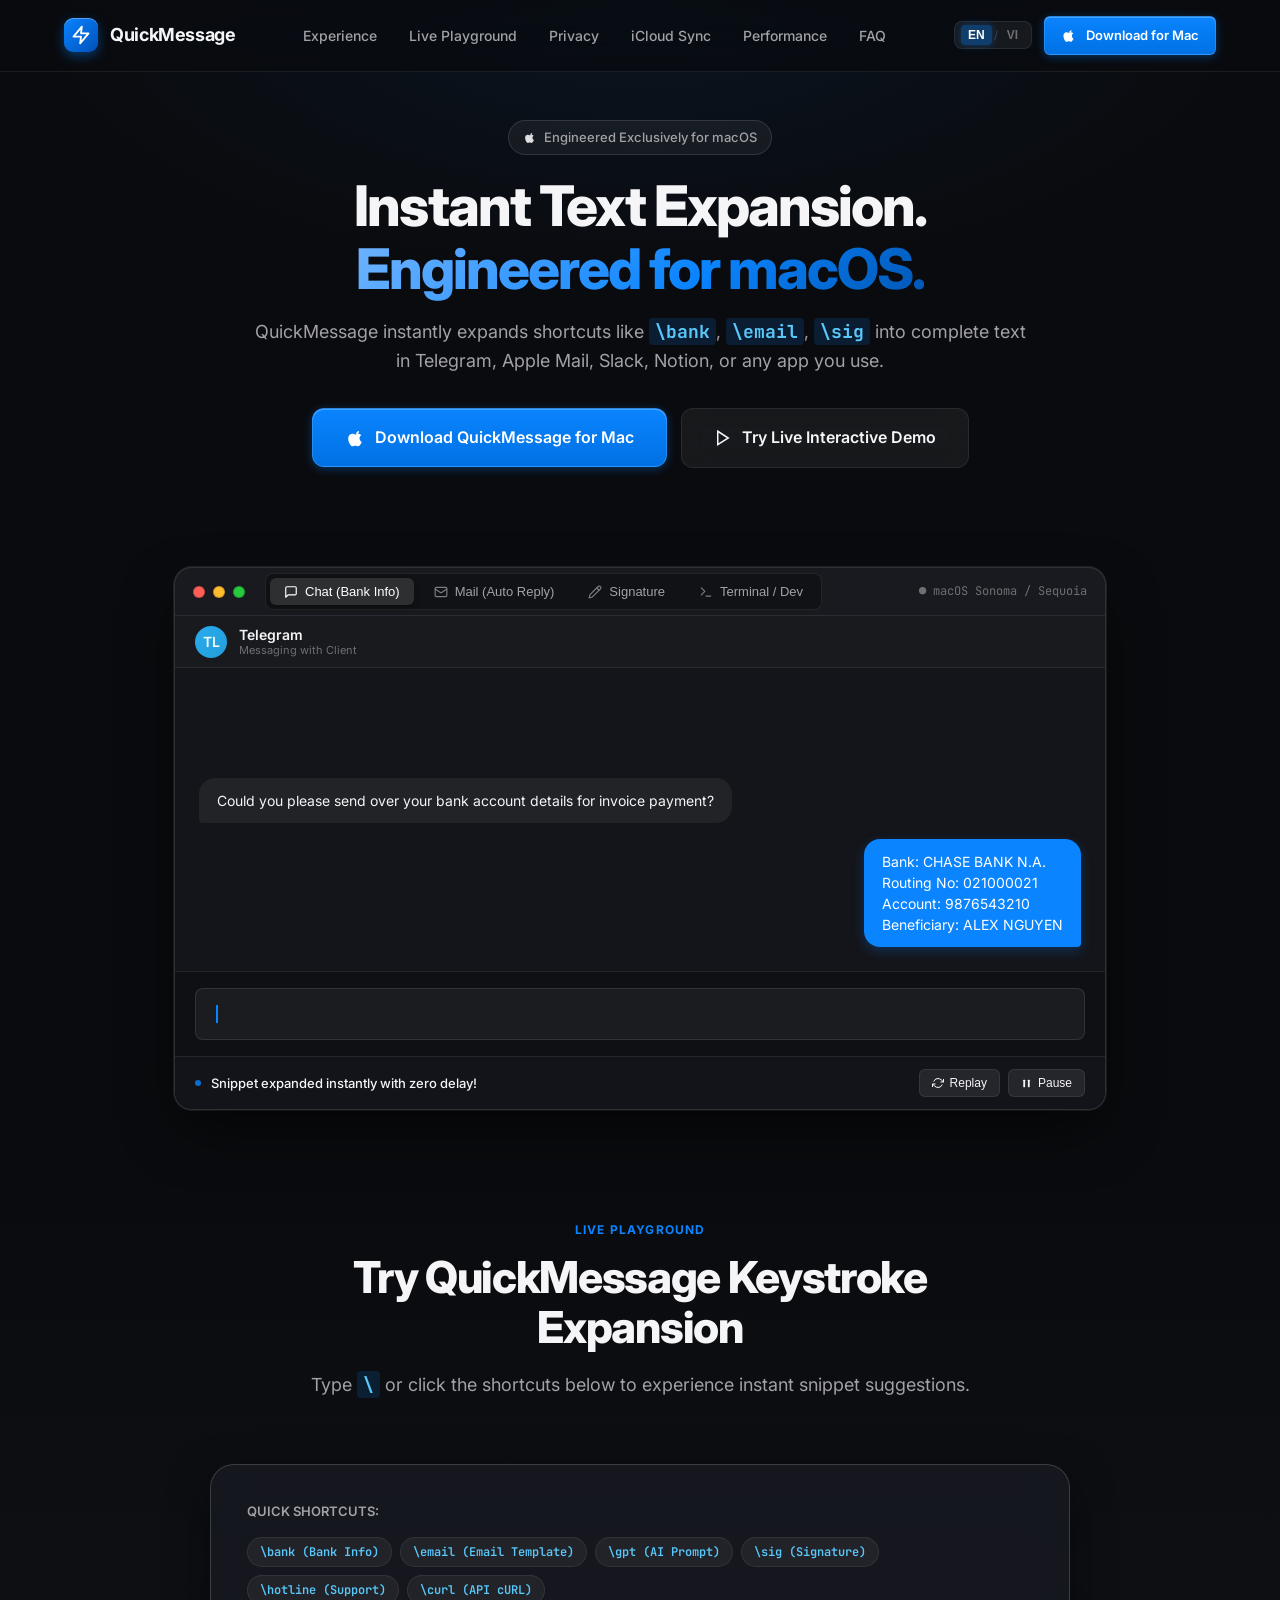
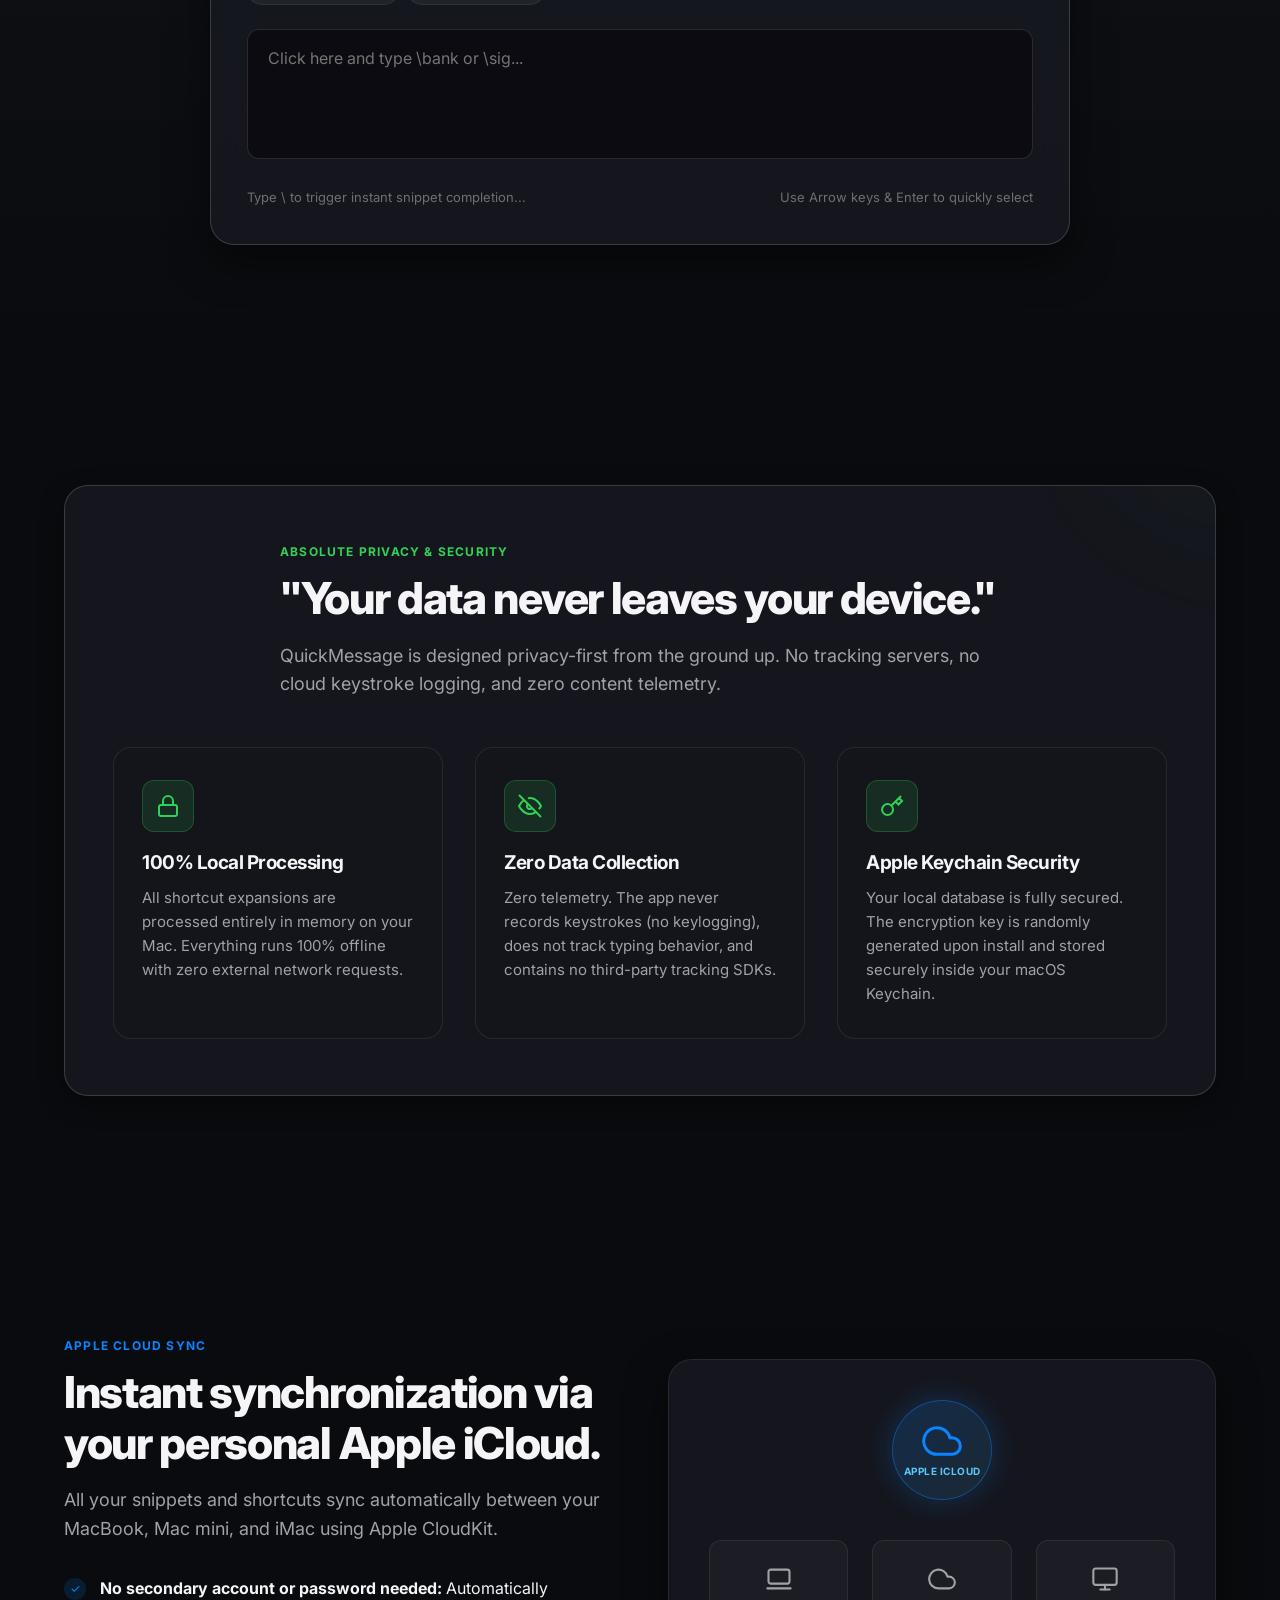
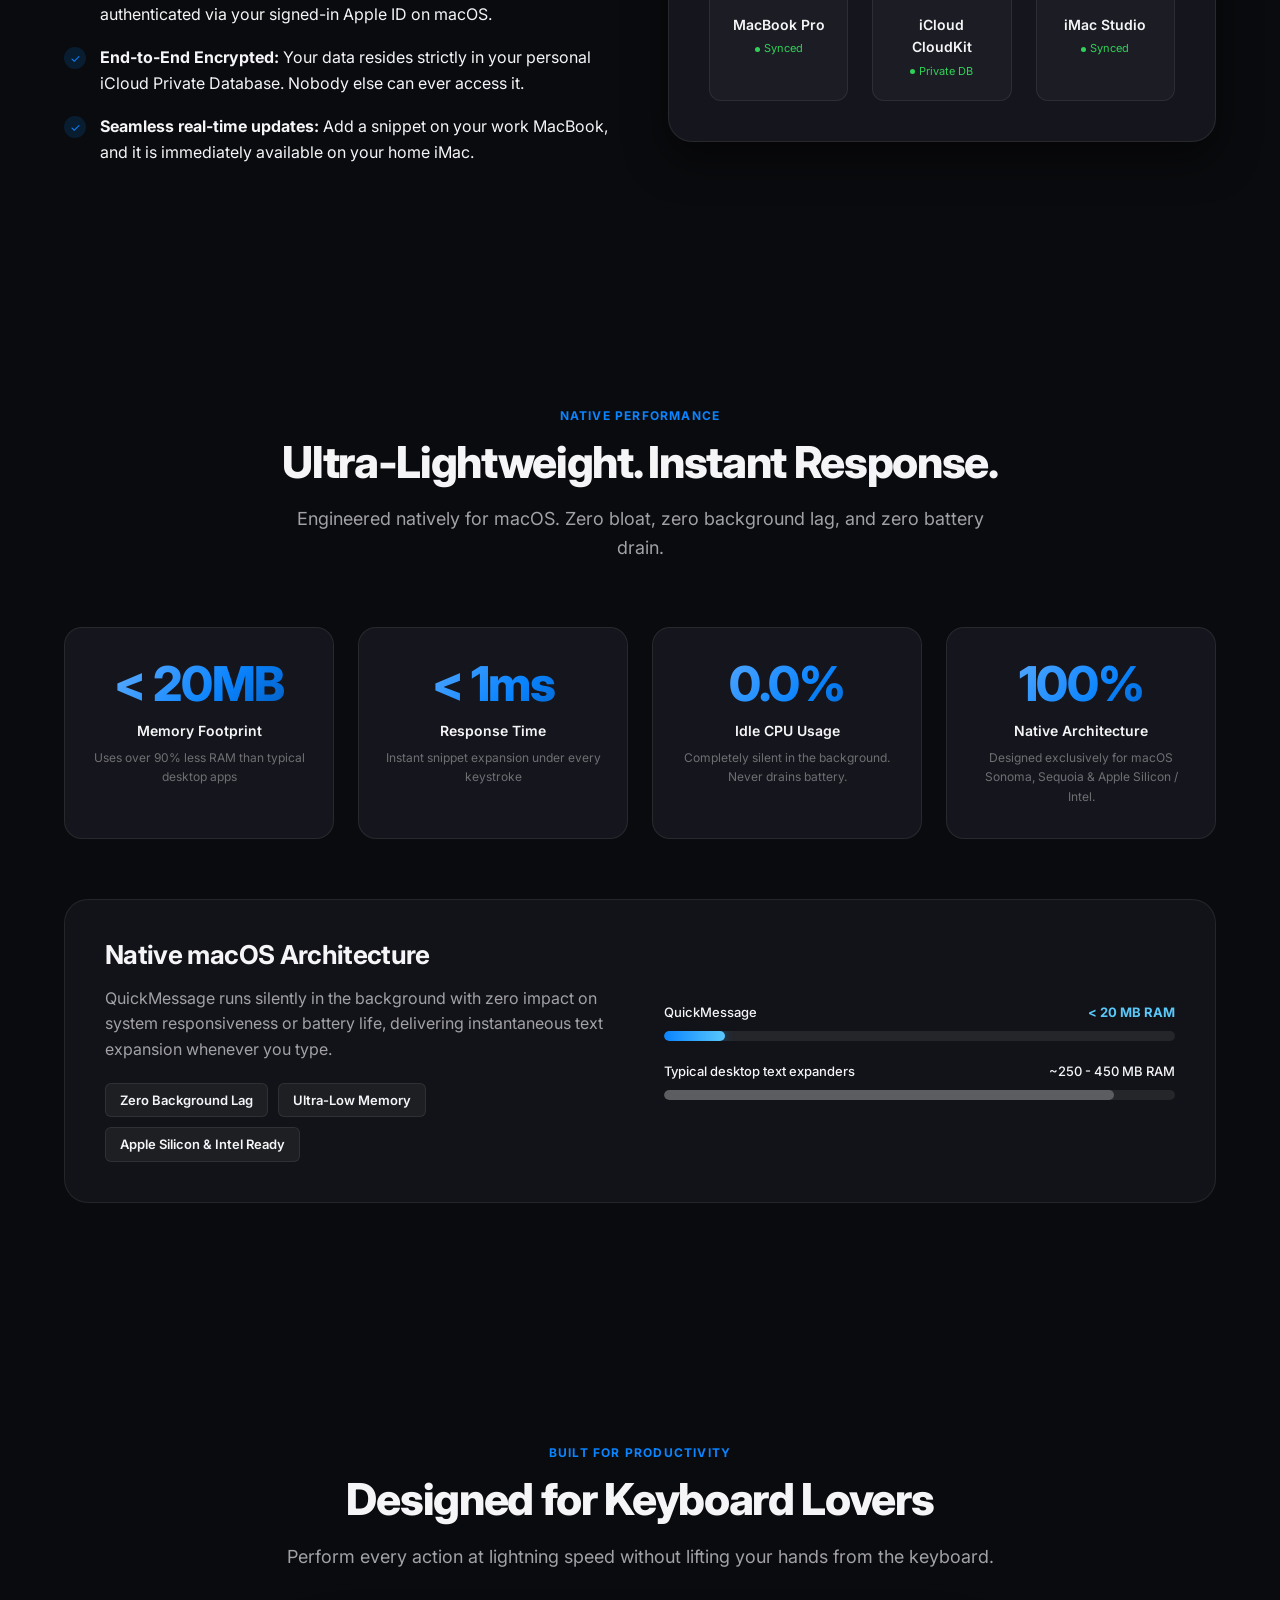
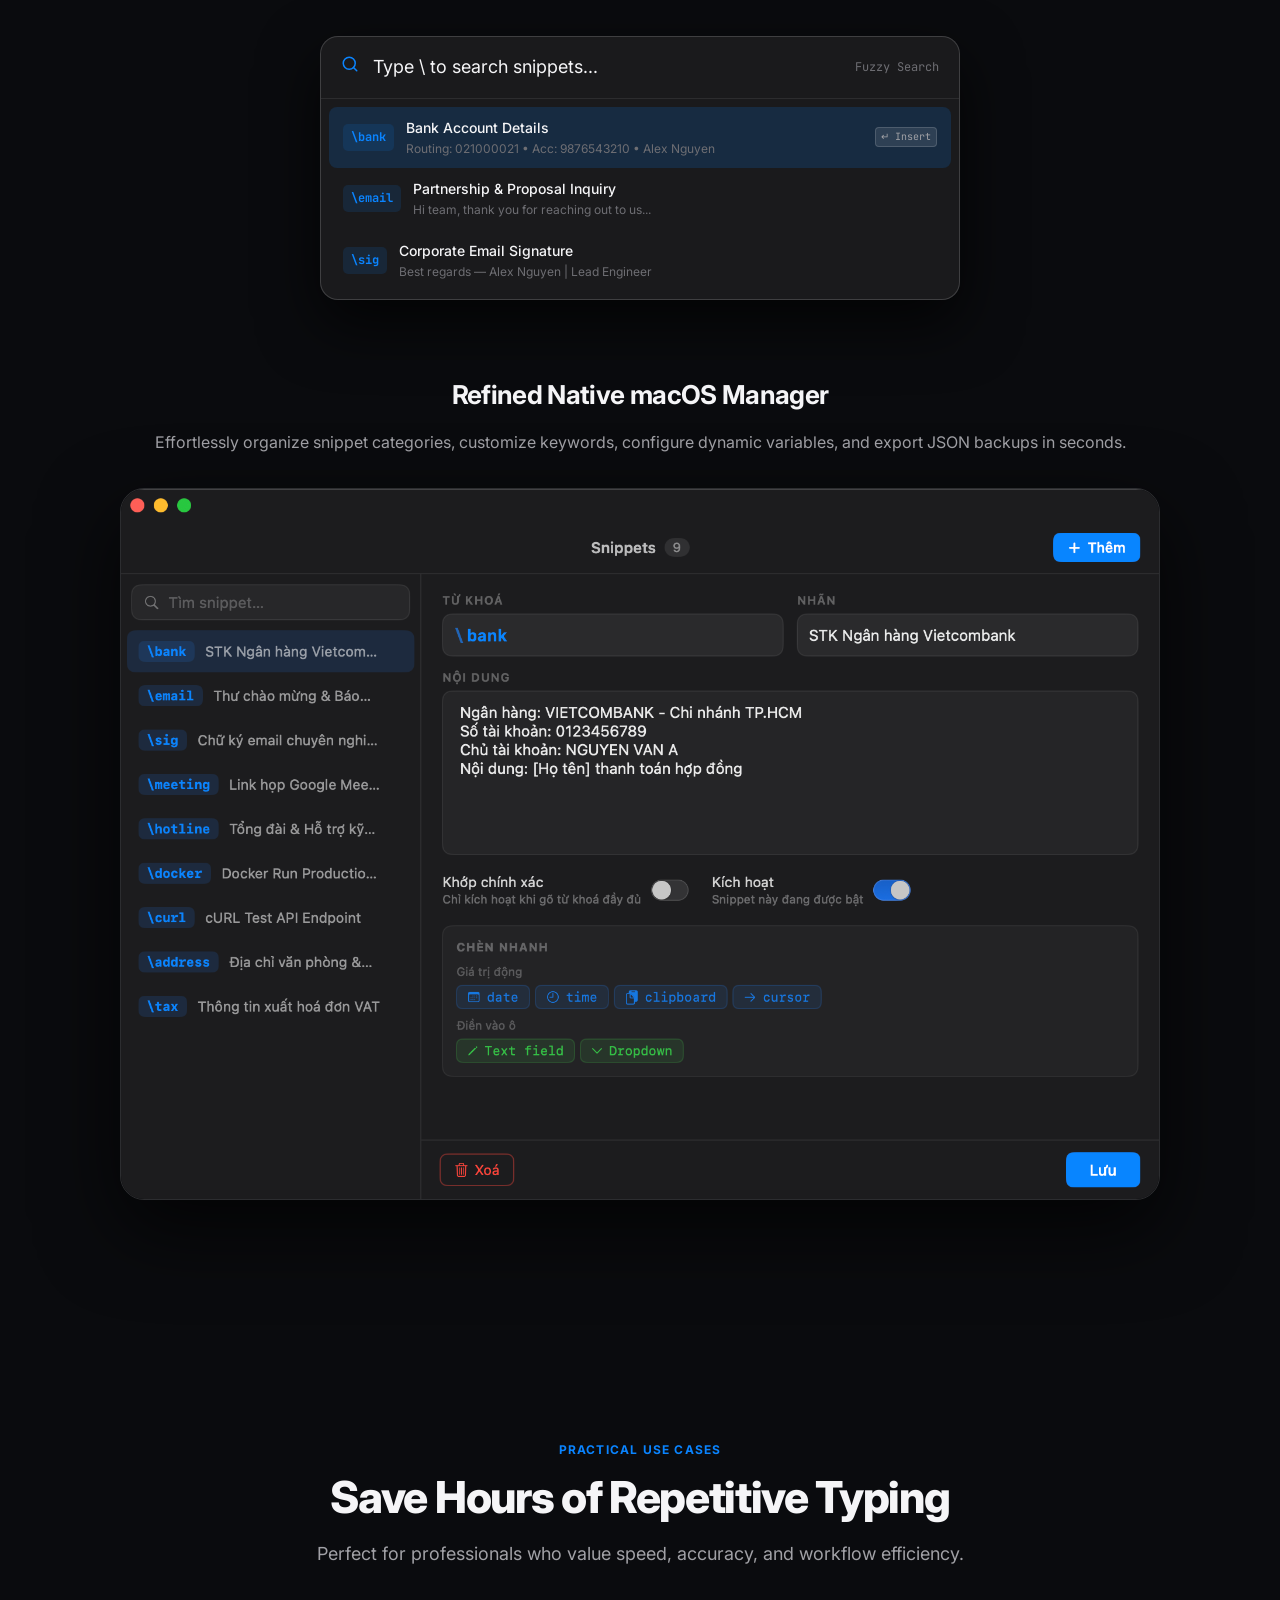
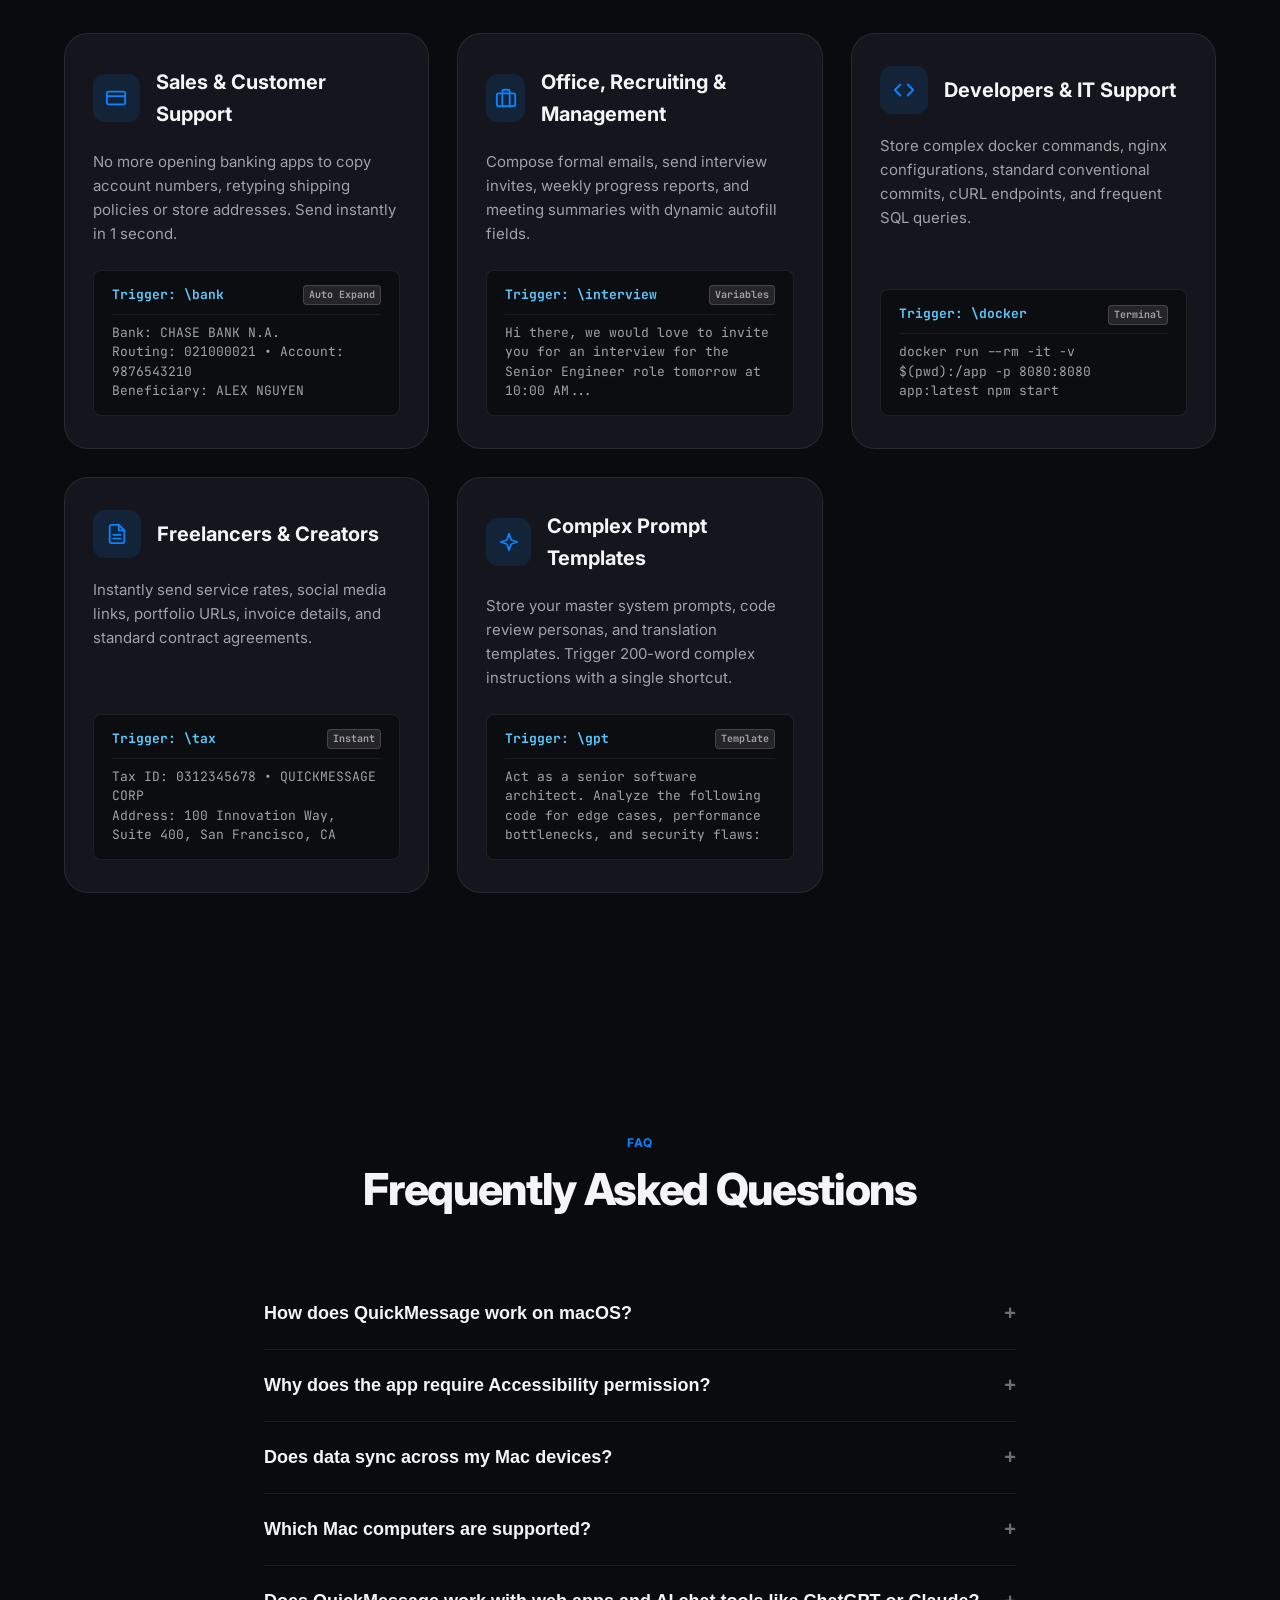
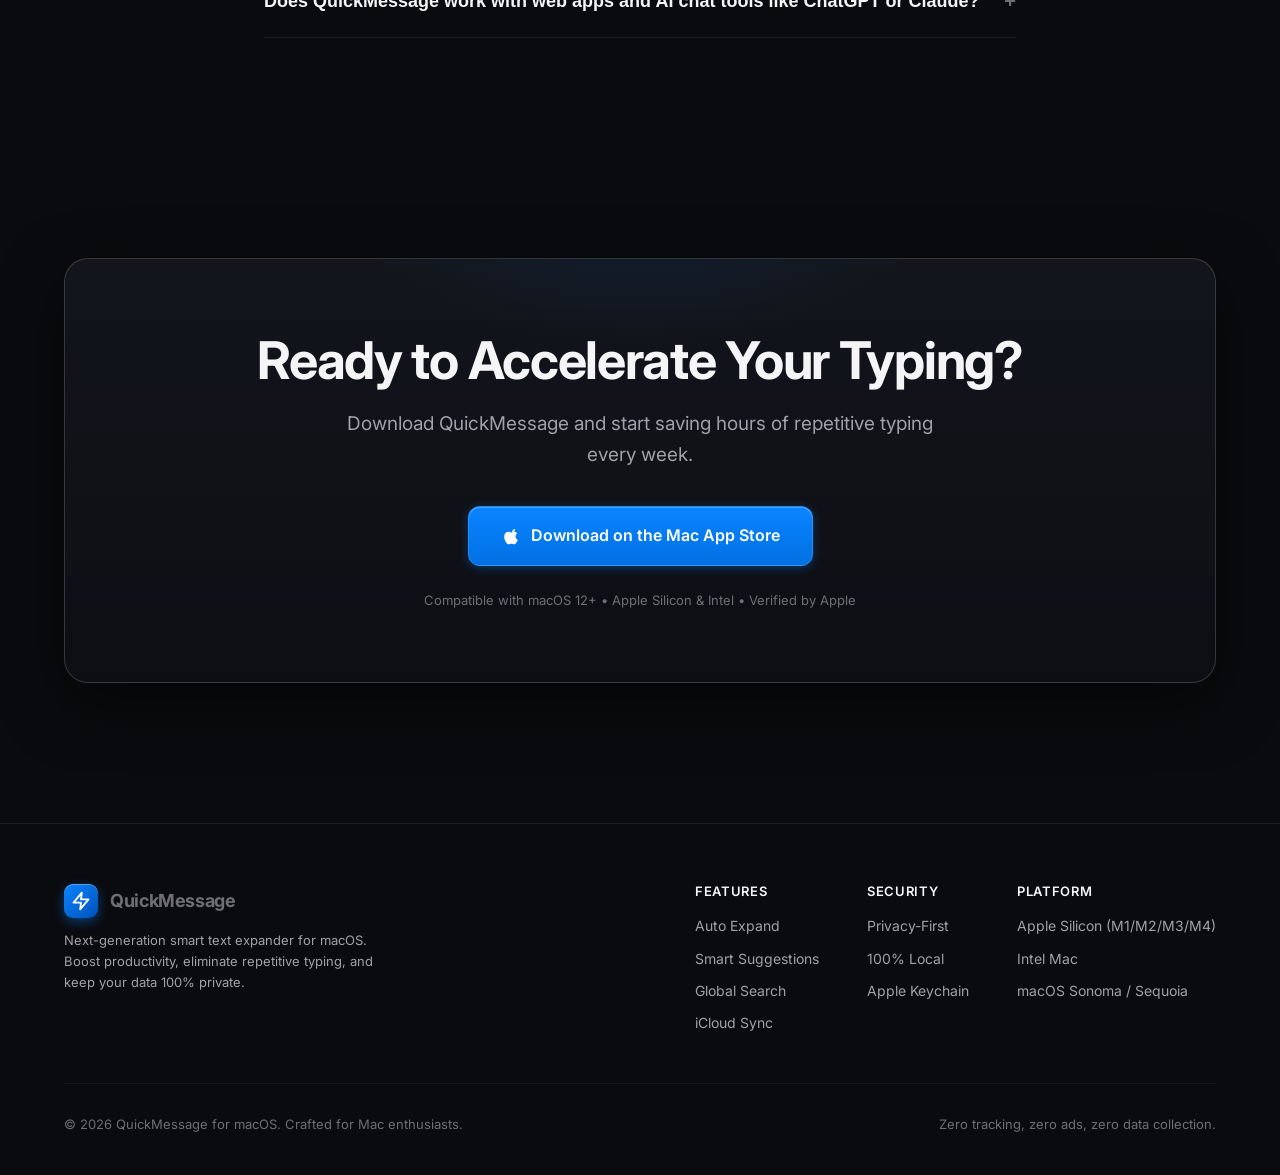
==== index.html @ 3878989a "feat: add Vercel Web Analytics script tag" ====
<!DOCTYPE html>
<html lang="en">
<head>
  <meta charset="UTF-8">
  <meta name="viewport" content="width=device-width, initial-scale=1.0">
  <title data-i18n="page.title">QuickMessage — Native Text Expander for macOS</title>
  
  <!-- Primary Meta Tags -->
  <meta name="title" content="QuickMessage — Native Text Expander for macOS">
  <meta name="description" content="A blazing-fast native text expander for macOS. Expand shortcuts into full text instantly with 100% private local processing, encrypted iCloud sync, lightweight memory footprint and zero background battery drain.">
  <meta name="keywords" content="text expander mac, macos text expander, mac text replacement, snippet manager mac, shortcut expander mac, typing accelerator mac, auto text expander, offline text expander, private text expander, icloud snippet sync, native mac productivity app, mac keyboard shortcuts, quick message mac, gõ tắt mac, ứng dụng gõ tắt mac, gõ tắt macos, phần mềm gõ tắt macbook, mở rộng văn bản mac, quản lý snippet mac, gõ nhanh macos, text expander mac tieng viet">
  <meta name="author" content="QuickMessage">
  <meta name="robots" content="index, follow, max-image-preview:large, max-snippet:-1, max-video-preview:-1">
  <meta name="theme-color" content="#121214">
  <link rel="canonical" href="https://www.qmessage.online/">
  <link rel="icon" type="image/png" sizes="32x32" href="assets/favicon.png">
  <link rel="icon" type="image/x-icon" href="favicon.ico">
  <link rel="apple-touch-icon" sizes="128x128" href="assets/apple-touch-icon.png">

  <!-- Open Graph / Facebook / LinkedIn / Zalo -->
  <meta property="og:type" content="website">
  <meta property="og:url" content="https://www.qmessage.online/">
  <meta property="og:site_name" content="QuickMessage">
  <meta property="og:title" content="QuickMessage — Native Text Expander for macOS">
  <meta property="og:description" content="Type less, work faster, and save time. Native text expander for macOS with 100% private local processing and encrypted Apple iCloud sync.">
  <meta property="og:image" content="https://www.qmessage.online/assets/app-preview.png">
  <meta property="og:image:alt" content="QuickMessage macOS Manager Interface">
  <meta property="og:locale" content="en_US">
  <meta property="og:locale:alternate" content="vi_VN">

  <!-- Twitter Card -->
  <meta name="twitter:card" content="summary_large_image">
  <meta name="twitter:url" content="https://www.qmessage.online/">
  <meta name="twitter:title" content="QuickMessage — Native Text Expander for macOS">
  <meta name="twitter:description" content="Type less, work faster, and save time. Native text expander for macOS with 100% private local processing and encrypted Apple iCloud sync.">
  <meta name="twitter:image" content="https://www.qmessage.online/assets/app-preview.png">

  <script type="application/ld+json">
  {
    "@context": "https://schema.org",
    "@type": "SoftwareApplication",
    "name": "QuickMessage",
    "url": "https://www.qmessage.online/",
    "image": "https://www.qmessage.online/assets/app-preview.png",
    "screenshot": "https://www.qmessage.online/assets/app-preview.png",
    "operatingSystem": "macOS 12.0 or later",
    "applicationCategory": "ProductivityApplication",
    "downloadUrl": "https://apps.apple.com/us/app/quickmessage-text-expander/id6818796098",
    "installUrl": "https://apps.apple.com/us/app/quickmessage-text-expander/id6818796098",
    "description": "Native macOS text expander and snippet manager. Expand custom shortcuts into complete text templates instantly across all macOS apps with 100% offline local processing and encrypted iCloud sync.",
    "offers": {
      "@type": "Offer",
      "price": "0",
      "priceCurrency": "USD"
    },
    "featureList": [
      "Instant keystroke snippet expansion",
      "100% local offline processing",
      "End-to-end encrypted Apple iCloud sync",
      "Apple Keychain encryption",
      "Ultra-lightweight memory footprint under 20MB",
      "Zero background idle CPU usage",
      "Instant fuzzy search popup with prefix \\",
      "Universal Binary for Apple Silicon and Intel Macs"
    ]
  }
  </script>

  <link rel="stylesheet" href="css/style.css">
  <link rel="preconnect" href="https://fonts.googleapis.com">
  <link rel="preconnect" href="https://fonts.gstatic.com" crossorigin>
  <link href="https://fonts.googleapis.com/css2?family=Inter:wght@400;500;600;700;800&family=JetBrains+Mono:wght@400;500;700&display=swap" rel="stylesheet">
</head>
<body>

  <!-- Site Header -->
  <header class="site-header">
    <div class="container nav-container">
      <a href="#" class="brand">
        <div class="brand-icon">
          <svg width="20" height="20" viewBox="0 0 24 24" fill="none" stroke="currentColor" stroke-width="2.2" stroke-linecap="round" stroke-linejoin="round">
            <path d="M13 2L3 14h9l-1 8 10-12h-9l1-8z"/>
          </svg>
        </div>
        <span>QuickMessage</span>
      </a>

      <nav>
        <ul class="nav-links">
          <li><a href="#hero" class="nav-link" data-i18n="nav.experience">Experience</a></li>
          <li><a href="#playground" class="nav-link" data-i18n="nav.playground">Live Playground</a></li>
          <li><a href="#privacy" class="nav-link" data-i18n="nav.privacy">Privacy</a></li>
          <li><a href="#sync" class="nav-link" data-i18n="nav.sync">iCloud Sync</a></li>
          <li><a href="#performance" class="nav-link" data-i18n="nav.performance">Performance</a></li>
          <li><a href="#faq" class="nav-link" data-i18n="nav.faq">FAQ</a></li>
        </ul>
      </nav>

      <div class="nav-actions">
        <!-- Language Switcher (EN / VI) -->
        <div class="lang-switch">
          <button class="lang-btn active" data-lang="en">EN</button>
          <span class="lang-divider">/</span>
          <button class="lang-btn" data-lang="vi">VI</button>
        </div>

        <a href="https://apps.apple.com/us/app/quickmessage-text-expander/id6818796098" target="_blank" rel="noopener noreferrer" class="btn btn-primary btn-sm">
          <svg width="15" height="15" viewBox="0 0 24 24" fill="currentColor">
            <path d="M18.71 19.5c-.83 1.24-1.71 2.45-3.05 2.47-1.34.03-1.77-.79-3.29-.79-1.53 0-2 .77-3.27.82-1.31.05-2.3-1.32-3.14-2.53C4.25 17 2.94 12.45 4.7 9.39c.87-1.52 2.43-2.48 4.12-2.51 1.28-.02 2.5.87 3.29.87.78 0 2.26-1.07 3.81-.91.65.03 2.47.26 3.64 1.98-.09.06-2.17 1.28-2.15 3.81.03 3.02 2.65 4.03 2.68 4.04-.03.07-.42 1.44-1.38 2.83M15.97 6.37c.61-.75 1.04-1.8 0.92-2.85-.9.04-2.02.6-2.66 1.36-.58.68-1.09 1.76-0.96 2.79 1.01.08 2.06-.52 2.7-1.3"/>
          </svg>
          <span data-i18n="nav.download">Download for Mac</span>
        </a>
      </div>
    </div>
  </header>

  <!-- Hero Section -->
  <section id="hero" class="hero-section">
    <div class="container hero-content">
      <div class="hero-badge-wrap">
        <div class="badge">
          <svg width="13" height="13" viewBox="0 0 24 24" fill="currentColor">
            <path d="M18.71 19.5c-.83 1.24-1.71 2.45-3.05 2.47-1.34.03-1.77-.79-3.29-.79-1.53 0-2 .77-3.27.82-1.31.05-2.3-1.32-3.14-2.53C4.25 17 2.94 12.45 4.7 9.39c.87-1.52 2.43-2.48 4.12-2.51 1.28-.02 2.5.87 3.29.87.78 0 2.26-1.07 3.81-.91.65.03 2.47.26 3.64 1.98-.09.06-2.17 1.28-2.15 3.81.03 3.02 2.65 4.03 2.68 4.04-.03.07-.42 1.44-1.38 2.83M15.97 6.37c.61-.75 1.04-1.8 0.92-2.85-.9.04-2.02.6-2.66 1.36-.58.68-1.09 1.76-0.96 2.79 1.01.08 2.06-.52 2.7-1.3"/>
          </svg>
          <span data-i18n="hero.badge">Engineered Exclusively for macOS</span>
        </div>
      </div>

      <h1 class="hero-title" data-i18n="hero.title">
        Instant Text Expansion. <br>
        <span class="gradient-blue">Engineered for macOS.</span>
      </h1>

      <p class="hero-description" data-i18n="hero.desc">
        QuickMessage instantly expands shortcuts like <code class="trigger-highlight">\bank</code>, <code class="trigger-highlight">\email</code>, <code class="trigger-highlight">\sig</code> into complete text in Telegram, Apple Mail, Slack, Notion, or any app you use.
      </p>

      <div class="hero-actions">
        <a href="https://apps.apple.com/us/app/quickmessage-text-expander/id6818796098" target="_blank" rel="noopener noreferrer" class="btn btn-primary btn-lg">
          <svg width="20" height="20" viewBox="0 0 24 24" fill="currentColor">
            <path d="M18.71 19.5c-.83 1.24-1.71 2.45-3.05 2.47-1.34.03-1.77-.79-3.29-.79-1.53 0-2 .77-3.27.82-1.31.05-2.3-1.32-3.14-2.53C4.25 17 2.94 12.45 4.7 9.39c.87-1.52 2.43-2.48 4.12-2.51 1.28-.02 2.5.87 3.29.87.78 0 2.26-1.07 3.81-.91.65.03 2.47.26 3.64 1.98-.09.06-2.17 1.28-2.15 3.81.03 3.02 2.65 4.03 2.68 4.04-.03.07-.42 1.44-1.38 2.83M15.97 6.37c.61-.75 1.04-1.8 0.92-2.85-.9.04-2.02.6-2.66 1.36-.58.68-1.09 1.76-0.96 2.79 1.01.08 2.06-.52 2.7-1.3"/>
          </svg>
          <span data-i18n="hero.btn.download">Download QuickMessage for Mac</span>
        </a>

        <a href="#playground" class="btn btn-secondary btn-lg">
          <svg width="18" height="18" viewBox="0 0 24 24" fill="none" stroke="currentColor" stroke-width="2">
            <polygon points="5 3 19 12 5 21 5 3"/>
          </svg>
          <span data-i18n="hero.btn.try">Try Live Interactive Demo</span>
        </a>
      </div>
    </div>

    <!-- Interactive macOS Window Showcase -->
    <div class="container hero-showcase">
      <div class="showcase-glow"></div>
      
      <div class="macos-window">
        <!-- Titlebar -->
        <div class="macos-titlebar">
          <div class="traffic-lights">
            <span class="traffic-light close"></span>
            <span class="traffic-light minimize"></span>
            <span class="traffic-light maximize"></span>
          </div>

          <!-- Scenario Switcher Tabs -->
          <div class="showcase-tabs">
            <button class="showcase-tab active" data-scenario="chat">
              <svg class="tab-icon" width="14" height="14" viewBox="0 0 24 24" fill="none" stroke="currentColor" stroke-width="2" stroke-linecap="round" stroke-linejoin="round">
                <path d="M21 15a2 2 0 0 1-2 2H7l-4 4V5a2 2 0 0 1 2-2h14a2 2 0 0 1 2 2z"/>
              </svg>
              <span data-i18n="showcase.tab.chat">Chat (Bank Info)</span>
            </button>
            <button class="showcase-tab" data-scenario="email">
              <svg class="tab-icon" width="14" height="14" viewBox="0 0 24 24" fill="none" stroke="currentColor" stroke-width="2" stroke-linecap="round" stroke-linejoin="round">
                <rect x="2" y="4" width="20" height="16" rx="2"/>
                <path d="m22 7-8.97 5.7a1.94 1.94 0 0 1-2.06 0L2 7"/>
              </svg>
              <span data-i18n="showcase.tab.mail">Mail (Auto Reply)</span>
            </button>
            <button class="showcase-tab" data-scenario="signature">
              <svg class="tab-icon" width="14" height="14" viewBox="0 0 24 24" fill="none" stroke="currentColor" stroke-width="2" stroke-linecap="round" stroke-linejoin="round">
                <path d="M17 3a2.85 2.83 0 1 1 4 4L7.5 20.5 2 22l1.5-5.5Z"/>
                <path d="m15 5 4 4"/>
              </svg>
              <span data-i18n="showcase.tab.sig">Signature</span>
            </button>
            <button class="showcase-tab" data-scenario="coding">
              <svg class="tab-icon" width="14" height="14" viewBox="0 0 24 24" fill="none" stroke="currentColor" stroke-width="2" stroke-linecap="round" stroke-linejoin="round">
                <polyline points="4 17 10 11 4 5"/>
                <line x1="12" y1="19" x2="20" y2="19"/>
              </svg>
              <span data-i18n="showcase.tab.dev">Terminal / Dev</span>
            </button>
          </div>

          <div class="window-status-pill">
            <span>● macOS Sonoma / Sequoia</span>
          </div>
        </div>

        <!-- Simulated App Canvas -->
        <div class="window-canvas">
          <!-- App Header -->
          <div class="app-mock-header">
            <div class="app-mock-avatar" id="demoAvatar">TL</div>
            <div class="app-mock-info">
              <div class="app-mock-name" id="demoAppName">Telegram</div>
              <div class="app-mock-sub" id="demoAppSub">Messaging with Client</div>
            </div>
          </div>

          <!-- App Conversation / Workspace Body -->
          <div class="app-mock-body">
            <div class="chat-bubble chat-incoming" id="demoIncomingMsg">
              Could you please send over your bank account details for invoice payment?
            </div>
            
            <div class="chat-bubble chat-outgoing" id="demoOutgoingWrap" style="display: none;">
              <!-- Expanded snippet will appear here -->
            </div>
          </div>

          <!-- Simulated Input Bar with Floating QuickMessage Overlay -->
          <div class="app-mock-input-wrap">
            <div class="app-mock-input-box">
              <div class="typed-text-display" id="demoTextDisplay">
                <span class="cursor-blink"></span>
              </div>
            </div>

            <!-- QuickMessage Overlay Completion -->
            <div class="qm-overlay-popup" id="demoOverlay">
              <div class="qm-overlay-header">
                <div class="qm-overlay-title">
                  <svg width="13" height="13" viewBox="0 0 24 24" fill="currentColor">
                    <path d="M13 2L3 14h9l-1 8 10-12h-9l1-8z"/>
                  </svg>
                  QuickMessage
                </div>
                <div class="qm-overlay-hint">
                  <span class="key-badge">↑</span>
                  <span class="key-badge">↓</span>
                  <span class="key-badge">↵</span>
                </div>
              </div>
              <ul class="qm-overlay-list" id="demoOverlayList">
                <!-- Dynamically populated snippet items -->
              </ul>
            </div>
          </div>
        </div>

        <!-- Showcase Control Bar -->
        <div class="showcase-control-bar">
          <div class="demo-step-indicator">
            <span class="badge-dot"></span>
            <span class="step-label" id="demoStepLabel">Simulating real-time keyboard expansion...</span>
          </div>
          <div style="display: flex; gap: 8px;">
            <button class="demo-action-btn" id="heroReplayBtn">
              <svg width="12" height="12" viewBox="0 0 24 24" fill="none" stroke="currentColor" stroke-width="2">
                <path d="M23 4v6h-6M1 20v-6h6"/>
                <path d="M3.51 9a9 9 0 0 1 14.85-3.36L23 10M1 14l4.64 4.36A9 9 0 0 0 20.49 15"/>
              </svg>
              <span data-i18n="showcase.replay">Replay</span>
            </button>
            <button class="demo-action-btn" id="heroTogglePlayBtn">
              <svg width="11" height="11" viewBox="0 0 24 24" fill="currentColor"><rect x="5" y="4" width="4" height="16" rx="1"/><rect x="15" y="4" width="4" height="16" rx="1"/></svg>
              <span data-i18n="showcase.pause">Pause</span>
            </button>
          </div>
        </div>
      </div>
    </div>
  </section>

  <!-- Interactive Playground Section -->
  <section id="playground" class="playground-section">
    <div class="container">
      <div class="section-header">
        <span class="section-tag" data-i18n="play.tag">LIVE PLAYGROUND</span>
        <h2 class="section-title" data-i18n="play.title">Try QuickMessage Keystroke Expansion</h2>
        <p class="section-desc" data-i18n="play.desc">Type <code class="trigger-highlight">\</code> or click the shortcuts below to experience instant snippet suggestions.</p>
      </div>

      <div class="playground-card">
        <div class="playground-instructions">
          <span style="font-size: 13px; font-weight: 600; color: var(--text-secondary);" data-i18n="play.quick_label">QUICK SHORTCUTS:</span>
          <div class="quick-triggers-list">
            <button class="quick-trigger-pill" data-trigger="\bank">\bank (Bank Info)</button>
            <button class="quick-trigger-pill" data-trigger="\email">\email (Email Template)</button>
            <button class="quick-trigger-pill" data-trigger="\gpt">\gpt (AI Prompt)</button>
            <button class="quick-trigger-pill" data-trigger="\sig">\sig (Signature)</button>
            <button class="quick-trigger-pill" data-trigger="\hotline">\hotline (Support)</button>
            <button class="quick-trigger-pill" data-trigger="\curl">\curl (API cURL)</button>
          </div>
        </div>

        <div class="interactive-input-container">
          <textarea 
            id="playgroundTextarea" 
            class="interactive-textarea" 
            data-i18n-placeholder="play.placeholder"
            placeholder="Click here and type \bank or \sig..."
            spellcheck="false"
          ></textarea>

          <!-- Floating popup for playground -->
          <div class="playground-popup" id="playgroundPopup">
            <div class="qm-overlay-header">
              <div class="qm-overlay-title">
                <svg width="12" height="12" viewBox="0 0 24 24" fill="currentColor">
                  <path d="M13 2L3 14h9l-1 8 10-12h-9l1-8z"/>
                </svg>
                QuickMessage
              </div>
              <div class="qm-overlay-hint">
                <span class="key-badge">Enter</span>
              </div>
            </div>
            <ul class="qm-overlay-list" id="playgroundPopupList"></ul>
          </div>
        </div>

        <div class="playground-status">
          <span id="playgroundStatus" data-i18n="play.status.initial">Type \ to trigger instant snippet completion...</span>
          <span style="color: var(--text-tertiary);" data-i18n="play.hint">Use Arrow keys & Enter to quickly select</span>
        </div>
      </div>
    </div>
  </section>

  <!-- Section: Privacy First -->
  <section id="privacy">
    <div class="container">
      <div class="privacy-banner">
        <div class="section-header" style="margin-bottom: 32px; text-align: left;">
          <span class="section-tag" style="color: var(--accent-green);" data-i18n="privacy.tag">ABSOLUTE PRIVACY & SECURITY</span>
          <h2 class="section-title" data-i18n="privacy.title">"Your data never leaves your device."</h2>
          <p class="section-desc" data-i18n="privacy.desc">
            QuickMessage is designed privacy-first from the ground up. No tracking servers, no cloud keystroke logging, and zero content telemetry.
          </p>
        </div>

        <div class="privacy-grid">
          <div class="privacy-card">
            <div class="privacy-icon-box">
              <svg width="24" height="24" viewBox="0 0 24 24" fill="none" stroke="currentColor" stroke-width="2">
                <rect x="3" y="11" width="18" height="11" rx="2" ry="2"/>
                <path d="M7 11V7a5 5 0 0 1 10 0v4"/>
              </svg>
            </div>
            <h3 class="privacy-card-title" data-i18n="privacy.card1.title">100% Local Processing</h3>
            <p class="privacy-card-desc" data-i18n="privacy.card1.desc">
              All shortcut expansions are processed entirely in memory on your Mac. Everything runs 100% offline with zero external network requests.
            </p>
          </div>

          <div class="privacy-card">
            <div class="privacy-icon-box">
              <svg width="24" height="24" viewBox="0 0 24 24" fill="none" stroke="currentColor" stroke-width="2">
                <path d="M17.94 17.94A10.07 10.07 0 0 1 12 20c-7 0-11-8-11-8a18.45 18.45 0 0 1 5.06-5.94M9.9 4.24A9.12 9.12 0 0 1 12 4c7 0 11 8 11 8a18.5 18.5 0 0 1-2.16 3.19m-6.72-1.07a3 3 0 1 1-4.24-4.24"/>
                <line x1="1" y1="1" x2="23" y2="23"/>
              </svg>
            </div>
            <h3 class="privacy-card-title" data-i18n="privacy.card2.title">Zero Data Collection</h3>
            <p class="privacy-card-desc" data-i18n="privacy.card2.desc">
              Zero telemetry. The app never records keystrokes (no keylogging), does not track typing behavior, and contains no third-party tracking SDKs.
            </p>
          </div>

          <div class="privacy-card">
            <div class="privacy-icon-box">
              <svg width="24" height="24" viewBox="0 0 24 24" fill="none" stroke="currentColor" stroke-width="2">
                <path d="M21 2l-2 2m-7.61 7.61a5.5 5.5 0 1 1-7.778 7.778 5.5 5.5 0 0 1 7.777-7.777zm0 0L15.5 7.5m0 0l3 3L22 7l-3-3m-3.5 3.5L19 4"/>
              </svg>
            </div>
            <h3 class="privacy-card-title" data-i18n="privacy.card3.title">Apple Keychain Security</h3>
            <p class="privacy-card-desc" data-i18n="privacy.card3.desc">
              Your local database is fully secured. The encryption key is randomly generated upon install and stored securely inside your macOS Keychain.
            </p>
          </div>
        </div>
      </div>
    </div>
  </section>

  <!-- Section: iCloud Cross-Device Sync -->
  <section id="sync">
    <div class="container sync-container">
      <div class="sync-content">
        <span class="section-tag" data-i18n="sync.tag">APPLE CLOUD SYNC</span>
        <h2 class="section-title" data-i18n="sync.title">Instant synchronization via your personal Apple iCloud.</h2>
        <p class="section-desc" data-i18n="sync.desc">
          All your snippets and shortcuts sync automatically between your MacBook, Mac mini, and iMac using Apple CloudKit.
        </p>

        <ul class="feature-checklist">
          <li class="checklist-item">
            <div class="checklist-icon">✓</div>
            <div data-i18n="sync.item1">
              <strong>No secondary account or password needed:</strong> 
              Automatically authenticated via your signed-in Apple ID on macOS.
            </div>
          </li>
          <li class="checklist-item">
            <div class="checklist-icon">✓</div>
            <div data-i18n="sync.item2">
              <strong>End-to-End Encrypted:</strong> 
              Your data resides strictly in your personal iCloud Private Database. Nobody else can ever access it.
            </div>
          </li>
          <li class="checklist-item">
            <div class="checklist-icon">✓</div>
            <div data-i18n="sync.item3">
              <strong>Seamless real-time updates:</strong> 
              Add a snippet on your work MacBook, and it is immediately available on your home iMac.
            </div>
          </li>
        </ul>
      </div>

      <!-- iCloud Visual Diagram -->
      <div class="sync-visual">
        <div class="icloud-hub">
          <svg class="icloud-hub-icon" width="40" height="40" viewBox="0 0 24 24" fill="none" stroke="currentColor" stroke-width="1.8">
            <path d="M18 10h-1.26A8 8 0 1 0 9 20h9a5 5 0 0 0 0-10z"/>
          </svg>
          <span class="icloud-hub-label">Apple iCloud</span>
        </div>

        <div class="sync-devices-row">
          <div class="device-card">
            <div class="device-icon">
              <svg width="28" height="28" viewBox="0 0 24 24" fill="none" stroke="currentColor" stroke-width="1.8" stroke-linecap="round" stroke-linejoin="round">
                <rect x="3" y="4" width="18" height="12" rx="2"/>
                <line x1="2" y1="20" x2="22" y2="20"/>
              </svg>
            </div>
            <div class="device-name">MacBook Pro</div>
            <div class="device-status">
              <span class="device-status-dot"></span>
              <span data-i18n="sync.synced">Synced</span>
            </div>
          </div>

          <div class="device-card">
            <div class="device-icon">
              <svg width="28" height="28" viewBox="0 0 24 24" fill="none" stroke="currentColor" stroke-width="1.8" stroke-linecap="round" stroke-linejoin="round">
                <path d="M18 10h-1.26A8 8 0 1 0 9 20h9a5 5 0 0 0 0-10z"/>
              </svg>
            </div>
            <div class="device-name">iCloud CloudKit</div>
            <div class="device-status">
              <span class="device-status-dot"></span>
              <span data-i18n="sync.private">Private DB</span>
            </div>
          </div>

          <div class="device-card">
            <div class="device-icon">
              <svg width="28" height="28" viewBox="0 0 24 24" fill="none" stroke="currentColor" stroke-width="1.8" stroke-linecap="round" stroke-linejoin="round">
                <rect x="2" y="3" width="20" height="14" rx="2"/>
                <line x1="8" y1="21" x2="16" y2="21"/>
                <line x1="12" y1="17" x2="12" y2="21"/>
              </svg>
            </div>
            <div class="device-name">iMac Studio</div>
            <div class="device-status">
              <span class="device-status-dot"></span>
              <span data-i18n="sync.synced">Synced</span>
            </div>
          </div>
        </div>
      </div>
    </div>
  </section>

  <!-- Section: Blazing Fast & Native Performance -->
  <section id="performance">
    <div class="container">
      <div class="section-header">
        <span class="section-tag" data-i18n="perf.tag">NATIVE PERFORMANCE</span>
        <h2 class="section-title" data-i18n="perf.title">Ultra-Lightweight. Instant Response.</h2>
        <p class="section-desc" data-i18n="perf.desc">
          Engineered natively for macOS. Zero bloat, zero background lag, and zero battery drain.
        </p>
      </div>

      <div class="metrics-grid">
        <div class="metric-card">
          <div class="metric-number gradient-blue">&lt; 20MB</div>
          <div class="metric-label" data-i18n="perf.m1.lbl">Memory Footprint</div>
          <div class="metric-sub" data-i18n="perf.m1.sub">Uses over 90% less RAM than typical desktop apps</div>
        </div>

        <div class="metric-card">
          <div class="metric-number gradient-blue">&lt; 1ms</div>
          <div class="metric-label" data-i18n="perf.m2.lbl">Response Time</div>
          <div class="metric-sub" data-i18n="perf.m2.sub">Instant snippet expansion under every keystroke</div>
        </div>

        <div class="metric-card">
          <div class="metric-number gradient-blue">0.0%</div>
          <div class="metric-label" data-i18n="perf.m3.lbl">Idle CPU Usage</div>
          <div class="metric-sub" data-i18n="perf.m3.sub">Completely silent in the background. Never drains battery.</div>
        </div>

        <div class="metric-card">
          <div class="metric-number gradient-blue">100%</div>
          <div class="metric-label" data-i18n="perf.m4.lbl">Native Architecture</div>
          <div class="metric-sub" data-i18n="perf.m4.sub">Designed exclusively for macOS Sonoma, Sequoia & Apple Silicon / Intel.</div>
        </div>
      </div>

      <div class="arch-card">
        <div class="arch-info">
          <h3 data-i18n="perf.arch.title">Native macOS Architecture</h3>
          <p data-i18n="perf.arch.desc">
            QuickMessage runs silently in the background with zero impact on system responsiveness or battery life, delivering instantaneous text expansion whenever you type.
          </p>
          <div class="arch-tech-tags">
            <span class="tech-tag" data-i18n="perf.tag1">
              Zero Background Lag
            </span>
            <span class="tech-tag" data-i18n="perf.tag2">
              Ultra-Low Memory
            </span>
            <span class="tech-tag" data-i18n="perf.tag3">
              Apple Silicon & Intel Ready
            </span>
          </div>
        </div>

        <div class="comparison-bars">
          <div class="comp-item">
            <div class="comp-meta">
              <span data-i18n="perf.comp1.name">QuickMessage</span>
              <strong style="color: var(--accent-cyan);">&lt; 20 MB RAM</strong>
            </div>
            <div class="comp-track">
              <div class="comp-fill qm"></div>
            </div>
          </div>

          <div class="comp-item">
            <div class="comp-meta">
              <span data-i18n="perf.comp2.name">Typical desktop text expanders</span>
              <span>~250 - 450 MB RAM</span>
            </div>
            <div class="comp-track">
              <div class="comp-fill electron"></div>
            </div>
          </div>
        </div>
      </div>
    </div>
  </section>

  <!-- Section: Keyboard First & Manager App -->
  <section id="features">
    <div class="container">
      <div class="section-header">
        <span class="section-tag" data-i18n="feat.tag">BUILT FOR PRODUCTIVITY</span>
        <h2 class="section-title" data-i18n="feat.title">Designed for Keyboard Lovers</h2>
        <p class="section-desc" data-i18n="feat.desc">
          Perform every action at lightning speed without lifting your hands from the keyboard.
        </p>
      </div>

      <!-- Spotlight Style Search Preview -->
      <div class="spotlight-preview-wrap">
        <div class="spotlight-input-bar">
          <div class="spotlight-icon">
            <svg width="18" height="18" viewBox="0 0 24 24" fill="none" stroke="currentColor" stroke-width="2" stroke-linecap="round" stroke-linejoin="round">
              <circle cx="11" cy="11" r="8"/>
              <line x1="21" y1="21" x2="16.65" y2="16.65"/>
            </svg>
          </div>
          <div class="spotlight-query" data-i18n="feat.spotlight.placeholder">Type \ to search snippets...</div>
          <div class="spotlight-shortcut-hint">Fuzzy Search</div>
        </div>
        <ul class="spotlight-results-list">
          <li class="spotlight-row active">
            <span class="spotlight-keyword-badge">\bank</span>
            <div class="spotlight-text-group">
              <div class="spotlight-title">Bank Account Details</div>
              <div class="spotlight-desc">Routing: 021000021 • Acc: 9876543210 • Alex Nguyen</div>
            </div>
            <span class="key-badge">↵ Insert</span>
          </li>
          <li class="spotlight-row">
            <span class="spotlight-keyword-badge">\email</span>
            <div class="spotlight-text-group">
              <div class="spotlight-title">Partnership & Proposal Inquiry</div>
              <div class="spotlight-desc">Hi team, thank you for reaching out to us...</div>
            </div>
          </li>
          <li class="spotlight-row">
            <span class="spotlight-keyword-badge">\sig</span>
            <div class="spotlight-text-group">
              <div class="spotlight-title">Corporate Email Signature</div>
              <div class="spotlight-desc">Best regards — Alex Nguyen | Lead Engineer</div>
            </div>
          </li>
        </ul>
      </div>

      <!-- App Manager Screenshot Display -->
      <div class="manager-showcase-wrap" style="margin-top: 80px;">
        <h3 data-i18n="feat.mgr.title" style="font-size: 26px; margin-bottom: 20px;">Refined Native macOS Manager</h3>
        <p data-i18n="feat.mgr.desc" style="color: var(--text-secondary); margin-bottom: 32px;">
          Effortlessly organize snippet categories, customize keywords, configure dynamic variables, and export JSON backups in seconds.
        </p>
        <div class="manager-img-container">
          <img src="assets/app-preview.png" alt="QuickMessage Manager Native Interface" class="manager-img" loading="lazy">
        </div>
      </div>
    </div>
  </section>

  <!-- Section: Real World Use Cases -->
  <section id="usecases">
    <div class="container">
      <div class="section-header">
        <span class="section-tag" data-i18n="cases.tag">PRACTICAL USE CASES</span>
        <h2 class="section-title" data-i18n="cases.title">Save Hours of Repetitive Typing</h2>
        <p class="section-desc" data-i18n="cases.desc">Perfect for professionals who value speed, accuracy, and workflow efficiency.</p>
      </div>

      <div class="usecases-grid">
        <div class="usecase-card">
          <div class="usecase-header">
            <div class="usecase-icon">
              <svg width="22" height="22" viewBox="0 0 24 24" fill="none" stroke="currentColor" stroke-width="2" stroke-linecap="round" stroke-linejoin="round">
                <rect x="2" y="5" width="20" height="14" rx="2"/>
                <line x1="2" y1="10" x2="22" y2="10"/>
              </svg>
            </div>
            <div class="usecase-title" data-i18n="cases.c1.title">Sales & Customer Support</div>
          </div>
          <p class="usecase-desc" data-i18n="cases.c1.desc">
            No more opening banking apps to copy account numbers, retyping shipping policies or store addresses. Send instantly in 1 second.
          </p>
          <div class="usecase-code-snippet">
            <div class="snippet-trigger">
              <span>Trigger: \bank</span>
              <span class="key-badge">Auto Expand</span>
            </div>
            <div class="snippet-body">Bank: CHASE BANK N.A.
Routing: 021000021 • Account: 9876543210
Beneficiary: ALEX NGUYEN</div>
          </div>
        </div>

        <div class="usecase-card">
          <div class="usecase-header">
            <div class="usecase-icon">
              <svg width="22" height="22" viewBox="0 0 24 24" fill="none" stroke="currentColor" stroke-width="2" stroke-linecap="round" stroke-linejoin="round">
                <rect x="2" y="7" width="20" height="14" rx="2"/>
                <path d="M16 21V5a2 2 0 0 0-2-2h-4a2 2 0 0 0-2 2v16"/>
              </svg>
            </div>
            <div class="usecase-title" data-i18n="cases.c2.title">Office, Recruiting & Management</div>
          </div>
          <p class="usecase-desc" data-i18n="cases.c2.desc">
            Compose formal emails, send interview invites, weekly progress reports, and meeting summaries with dynamic autofill fields.
          </p>
          <div class="usecase-code-snippet">
            <div class="snippet-trigger">
              <span>Trigger: \interview</span>
              <span class="key-badge">Variables</span>
            </div>
            <div class="snippet-body">Hi there, we would love to invite you for an interview for the Senior Engineer role tomorrow at 10:00 AM...</div>
          </div>
        </div>

        <div class="usecase-card">
          <div class="usecase-header">
            <div class="usecase-icon">
              <svg width="22" height="22" viewBox="0 0 24 24" fill="none" stroke="currentColor" stroke-width="2" stroke-linecap="round" stroke-linejoin="round">
                <polyline points="16 18 22 12 16 6"/>
                <polyline points="8 6 2 12 8 18"/>
              </svg>
            </div>
            <div class="usecase-title" data-i18n="cases.c3.title">Developers & IT Support</div>
          </div>
          <p class="usecase-desc" data-i18n="cases.c3.desc">
            Store complex docker commands, nginx configurations, standard conventional commits, cURL endpoints, and frequent SQL queries.
          </p>
          <div class="usecase-code-snippet">
            <div class="snippet-trigger">
              <span>Trigger: \docker</span>
              <span class="key-badge">Terminal</span>
            </div>
            <div class="snippet-body">docker run --rm -it -v $(pwd):/app -p 8080:8080 app:latest npm start</div>
          </div>
        </div>

        <div class="usecase-card">
          <div class="usecase-header">
            <div class="usecase-icon">
              <svg width="22" height="22" viewBox="0 0 24 24" fill="none" stroke="currentColor" stroke-width="2" stroke-linecap="round" stroke-linejoin="round">
                <path d="M14 2H6a2 2 0 0 0-2 2v16a2 2 0 0 0 2 2h12a2 2 0 0 0 2-2V8z"/>
                <polyline points="14 2 14 8 20 8"/>
                <line x1="16" y1="13" x2="8" y2="13"/>
                <line x1="16" y1="17" x2="8" y2="17"/>
              </svg>
            </div>
            <div class="usecase-title" data-i18n="cases.c4.title">Freelancers & Creators</div>
          </div>
          <p class="usecase-desc" data-i18n="cases.c4.desc">
            Instantly send service rates, social media links, portfolio URLs, invoice details, and standard contract agreements.
          </p>
          <div class="usecase-code-snippet">
            <div class="snippet-trigger">
              <span>Trigger: \tax</span>
              <span class="key-badge">Instant</span>
            </div>
            <div class="snippet-body">Tax ID: 0312345678 • QUICKMESSAGE CORP
Address: 100 Innovation Way, Suite 400, San Francisco, CA</div>
          </div>
        </div>

        <div class="usecase-card">
          <div class="usecase-header">
            <div class="usecase-icon">
              <svg width="22" height="22" viewBox="0 0 24 24" fill="none" stroke="currentColor" stroke-width="2" stroke-linecap="round" stroke-linejoin="round">
                <path d="m12 3-1.912 5.813a2 2 0 0 1-1.275 1.275L3 12l5.813 1.912a2 2 0 0 1 1.275 1.275L12 21l1.912-5.813a2 2 0 0 1 1.275-1.275L21 12l-5.813-1.912a2 2 0 0 1-1.275-1.275L12 3Z"/>
              </svg>
            </div>
            <div class="usecase-title" data-i18n="cases.c5.title">Complex Prompt Templates</div>
          </div>
          <p class="usecase-desc" data-i18n="cases.c5.desc">
            Store your master system prompts, code review personas, and translation templates. Trigger 200-word complex instructions with a single shortcut.
          </p>
          <div class="usecase-code-snippet">
            <div class="snippet-trigger">
              <span>Trigger: \gpt</span>
              <span class="key-badge">Template</span>
            </div>
            <div class="snippet-body">Act as a senior software architect. Analyze the following code for edge cases, performance bottlenecks, and security flaws:</div>
          </div>
        </div>
      </div>
    </div>
  </section>

  <!-- FAQ Section -->
  <section id="faq">
    <div class="container faq-container">
      <div class="section-header">
        <span class="section-tag" data-i18n="faq.tag">FAQ</span>
        <h2 class="section-title" data-i18n="faq.title">Frequently Asked Questions</h2>
      </div>

      <div class="faq-item">
        <button class="faq-question">
          <span data-i18n="faq.q1">How does QuickMessage work on macOS?</span>
          <span class="faq-icon">+</span>
        </button>
        <div class="faq-answer">
          <div class="faq-answer-inner" data-i18n="faq.a1">
            QuickMessage runs discreetly in the macOS Menu Bar. When you type the default prefix <code>\</code> followed by your configured shortcut, a lightweight overlay appears or instantly replaces your text directly at your cursor position.
          </div>
        </div>
      </div>

      <div class="faq-item">
        <button class="faq-question">
          <span data-i18n="faq.q2">Why does the app require Accessibility permission?</span>
          <span class="faq-icon">+</span>
        </button>
        <div class="faq-answer">
          <div class="faq-answer-inner" data-i18n="faq.a2">
            macOS requires Accessibility permissions for all text expanders to detect global shortcut triggers across other apps and inject expanded text into your active window. QuickMessage processes 100% of keystroke matches locally and never logs or transmits any data.
          </div>
        </div>
      </div>

      <div class="faq-item">
        <button class="faq-question">
          <span data-i18n="faq.q3">Does data sync across my Mac devices?</span>
          <span class="faq-icon">+</span>
        </button>
        <div class="faq-answer">
          <div class="faq-answer-inner" data-i18n="faq.a3">
            Yes! QuickMessage synchronizes snippets through your private Apple iCloud (CloudKit). Your data is encrypted and stored strictly in your own iCloud Private Database without any intermediate servers.
          </div>
        </div>
      </div>

      <div class="faq-item">
        <button class="faq-question">
          <span data-i18n="faq.q4">Which Mac computers are supported?</span>
          <span class="faq-icon">+</span>
        </button>
        <div class="faq-answer">
          <div class="faq-answer-inner" data-i18n="faq.a4">
            QuickMessage runs natively on both Apple Silicon (M1, M2, M3, M4) and Intel Macs, fully supporting macOS 12 (Monterey), macOS 13 (Ventura), macOS 14 (Sonoma), and macOS 15 (Sequoia).
          </div>
        </div>
      </div>

      <div class="faq-item">
        <button class="faq-question">
          <span data-i18n="faq.q5">Does QuickMessage work with web apps and AI chat tools like ChatGPT or Claude?</span>
          <span class="faq-icon">+</span>
        </button>
        <div class="faq-answer">
          <div class="faq-answer-inner" data-i18n="faq.a5">
            Yes, absolutely! QuickMessage operates system-wide across all macOS browsers (Safari, Chrome, Arc, Brave) and native apps. You can expand complex AI prompts, code review templates, and custom instructions directly into ChatGPT with a single keystroke.
          </div>
        </div>
      </div>
    </div>
  </section>

  <!-- CTA Section -->
  <section class="cta-section">
    <div class="container">
      <div class="cta-box">
        <h2 class="cta-title" data-i18n="cta.title">Ready to Accelerate Your Typing?</h2>
        <p class="cta-desc" data-i18n="cta.desc">
          Download QuickMessage and start saving hours of repetitive typing every week.
        </p>

        <div class="cta-buttons">
          <a href="https://apps.apple.com/us/app/quickmessage-text-expander/id6818796098" target="_blank" rel="noopener noreferrer" class="btn btn-primary btn-lg">
            <svg width="20" height="20" viewBox="0 0 24 24" fill="currentColor">
              <path d="M18.71 19.5c-.83 1.24-1.71 2.45-3.05 2.47-1.34.03-1.77-.79-3.29-.79-1.53 0-2 .77-3.27.82-1.31.05-2.3-1.32-3.14-2.53C4.25 17 2.94 12.45 4.7 9.39c.87-1.52 2.43-2.48 4.12-2.51 1.28-.02 2.5.87 3.29.87.78 0 2.26-1.07 3.81-.91.65.03 2.47.26 3.64 1.98-.09.06-2.17 1.28-2.15 3.81.03 3.02 2.65 4.03 2.68 4.04-.03.07-.42 1.44-1.38 2.83M15.97 6.37c.61-.75 1.04-1.8 0.92-2.85-.9.04-2.02.6-2.66 1.36-.58.68-1.09 1.76-0.96 2.79 1.01.08 2.06-.52 2.7-1.3"/>
            </svg>
            <span data-i18n="cta.btn">Download QuickMessage for Mac</span>
          </a>
        </div>

        <div style="margin-top: 24px; font-size: 13px; color: var(--text-tertiary);" data-i18n="cta.sub">
          Compatible with macOS 12+ • Apple Silicon & Intel • Instant setup
        </div>
      </div>
    </div>
  </section>

  <!-- Site Footer -->
  <footer class="site-footer">
    <div class="container">
      <div class="footer-top">
        <div class="footer-brand-col">
          <div class="brand">
            <div class="brand-icon">
              <svg width="20" height="20" viewBox="0 0 24 24" fill="none" stroke="currentColor" stroke-width="2.2" stroke-linecap="round" stroke-linejoin="round">
                <path d="M13 2L3 14h9l-1 8 10-12h-9l1-8z"/>
              </svg>
            </div>
            <span>QuickMessage</span>
          </div>
          <p class="footer-brand-desc" data-i18n="footer.brand.desc">
            Next-generation smart text expander for macOS. Boost productivity, eliminate repetitive typing, and keep your data 100% private.
          </p>
        </div>

        <div class="footer-links-group">
          <div class="footer-col">
            <h4 data-i18n="footer.col1">Features</h4>
            <ul>
              <li><a href="#hero">Auto Expand</a></li>
              <li><a href="#playground">Smart Suggestions</a></li>
              <li><a href="#features">Global Search</a></li>
              <li><a href="#sync">iCloud Sync</a></li>
            </ul>
          </div>

          <div class="footer-col">
            <h4 data-i18n="footer.col2">Security</h4>
            <ul>
              <li><a href="#privacy">Privacy-First</a></li>
              <li><a href="#privacy">100% Local</a></li>
              <li><a href="#privacy">Apple Keychain</a></li>
            </ul>
          </div>

          <div class="footer-col">
            <h4 data-i18n="footer.col3">Platform</h4>
            <ul>
              <li><a href="#performance">Apple Silicon (M1/M2/M3/M4)</a></li>
              <li><a href="#performance">Intel Mac</a></li>
              <li><a href="#performance">macOS Sonoma / Sequoia</a></li>
            </ul>
          </div>
        </div>
      </div>

      <div class="footer-bottom">
        <div data-i18n="footer.cpr1">© 2026 QuickMessage for macOS. Crafted for Mac enthusiasts.</div>
        <div data-i18n="footer.cpr2">Zero tracking, zero ads, zero data collection.</div>
      </div>
    </div>
  </footer>

  <script src="js/main.js"></script>
  <!-- Vercel Web Analytics -->
  <script defer src="/_vercel/insights/script.js"></script>
</body>
</html>
---- css/style.css ----
/* ==========================================================================
   QuickMessage Landing Page - Style System
   macOS Dark Mode Luxury Aesthetic
   ========================================================================== */

:root {
  /* Color Palette */
  --bg-primary: #0a0b0e;
  --bg-secondary: #121318;
  --bg-tertiary: #181920;
  --bg-elevated: #1e2029;
  --bg-card: rgba(26, 28, 36, 0.7);
  --bg-card-hover: rgba(34, 37, 48, 0.85);

  --accent-blue: #0a84ff;
  --accent-blue-hover: #0071e3;
  --accent-blue-glow: rgba(10, 132, 255, 0.25);
  --accent-cyan: #5ac8fa;
  --accent-purple: #bf5af2;
  --accent-green: #30d158;
  --accent-amber: #ffd60a;
  --accent-red: #ff453a;

  /* Text Colors */
  --text-primary: #f5f5f7;
  --text-secondary: #a1a1a6;
  --text-tertiary: #6e6e73;
  --text-muted: #515154;

  /* Borders & Dividers */
  --border-subtle: rgba(255, 255, 255, 0.08);
  --border-focus: rgba(10, 132, 255, 0.5);
  --border-highlight: rgba(255, 255, 255, 0.16);

  /* macOS Traffic Lights */
  --mac-close: #ff5f56;
  --mac-minimize: #ffbd2e;
  --mac-maximize: #27c93f;

  /* Typography */
  --font-sans: -apple-system, BlinkMacSystemFont, "SF Pro Display", "SF Pro Text", "Inter", "Segoe UI", Roboto, sans-serif;
  --font-mono: "SF Mono", "JetBrains Mono", Menlo, Monaco, Consolas, monospace;

  /* Radius */
  --radius-xs: 4px;
  --radius-sm: 8px;
  --radius-md: 12px;
  --radius-lg: 18px;
  --radius-xl: 24px;
  --radius-full: 9999px;

  /* Shadows */
  --shadow-sm: 0 2px 8px rgba(0, 0, 0, 0.25);
  --shadow-md: 0 8px 24px rgba(0, 0, 0, 0.35);
  --shadow-lg: 0 16px 40px rgba(0, 0, 0, 0.5);
  --shadow-glow: 0 0 40px rgba(10, 132, 255, 0.18);
  --shadow-window: 0 24px 60px -12px rgba(0, 0, 0, 0.65), 0 0 0 1px rgba(255, 255, 255, 0.1);

  /* Transitions */
  --transition-fast: 0.15s cubic-bezier(0.16, 1, 0.3, 1);
  --transition-normal: 0.25s cubic-bezier(0.16, 1, 0.3, 1);
  --transition-smooth: 0.4s cubic-bezier(0.16, 1, 0.3, 1);
}

/* Base Reset & Smoothness */
*, *::before, *::after {
  box-sizing: border-box;
  margin: 0;
  padding: 0;
}

html {
  font-family: var(--font-sans);
  background-color: var(--bg-primary);
  color: var(--text-primary);
  scroll-behavior: smooth;
  -webkit-font-smoothing: antialiased;
  -moz-osx-font-smoothing: grayscale;
  text-rendering: optimizeLegibility;
}

body {
  min-height: 100vh;
  line-height: 1.6;
  overflow-x: hidden;
  background-color: var(--bg-primary);
  background-image: 
    radial-gradient(ellipse 70% 45% at 50% 0%, rgba(10, 132, 255, 0.08), transparent 70%);
  background-attachment: fixed;
}

/* Selection */
::selection {
  background: rgba(10, 132, 255, 0.35);
  color: #ffffff;
}

/* Typography Helpers */
h1, h2, h3, h4, h5, h6 {
  color: var(--text-primary);
  font-weight: 700;
  letter-spacing: -0.025em;
  line-height: 1.15;
}

p {
  color: var(--text-secondary);
}

a {
  color: inherit;
  text-decoration: none;
}

/* Container */
.container {
  width: 100%;
  max-width: 1200px;
  margin: 0 auto;
  padding: 0 24px;
}

/* Gradient Text */
.gradient-text {
  background: linear-gradient(135deg, #ffffff 30%, #a1a1a6 100%);
  -webkit-background-clip: text;
  -webkit-text-fill-color: transparent;
}

.gradient-blue {
  background: linear-gradient(135deg, #70b4ff 0%, #0a84ff 60%, #0056b3 100%);
  -webkit-background-clip: text;
  -webkit-text-fill-color: transparent;
}

/* Buttons */
.btn {
  display: inline-flex;
  align-items: center;
  justify-content: center;
  gap: 10px;
  padding: 12px 24px;
  border-radius: var(--radius-sm);
  font-size: 15px;
  font-weight: 600;
  cursor: pointer;
  transition: all var(--transition-fast);
  border: 1px solid transparent;
  outline: none;
  white-space: nowrap;
}

.btn-primary {
  background: linear-gradient(180deg, #0a84ff 0%, #0071e3 100%);
  color: #ffffff;
  box-shadow: 0 2px 10px rgba(10, 132, 255, 0.35), inset 0 1px 0 rgba(255, 255, 255, 0.25);
  border: 1px solid rgba(255, 255, 255, 0.15);
}

.btn-primary:hover {
  background: linear-gradient(180deg, #1f8eff 0%, #0a84ff 100%);
  box-shadow: 0 4px 16px rgba(10, 132, 255, 0.5), inset 0 1px 0 rgba(255, 255, 255, 0.3);
  transform: translateY(-1px);
}

.btn-primary:active {
  transform: translateY(0);
  box-shadow: 0 2px 6px rgba(10, 132, 255, 0.4);
}

.btn-secondary {
  background: rgba(255, 255, 255, 0.06);
  color: var(--text-primary);
  border: 1px solid var(--border-subtle);
  backdrop-filter: blur(12px);
  -webkit-backdrop-filter: blur(12px);
}

.btn-secondary:hover {
  background: rgba(255, 255, 255, 0.1);
  border-color: var(--border-highlight);
  transform: translateY(-1px);
}

.btn-sm {
  padding: 8px 16px;
  font-size: 13px;
  border-radius: 6px;
}

.btn-lg {
  padding: 16px 32px;
  font-size: 16px;
  border-radius: var(--radius-md);
}

/* Badge */
.badge {
  display: inline-flex;
  align-items: center;
  gap: 8px;
  padding: 6px 14px;
  border-radius: var(--radius-full);
  font-size: 13px;
  font-weight: 500;
  background: rgba(255, 255, 255, 0.05);
  border: 1px solid rgba(255, 255, 255, 0.12);
  color: var(--text-secondary);
}

.badge svg {
  color: var(--text-primary);
  opacity: 0.9;
}

.badge-dot {
  width: 6px;
  height: 6px;
  border-radius: 50%;
  background: var(--accent-blue);
  opacity: 0.8;
}

/* ==========================================================================
   Header & Navigation
   ========================================================================== */

.site-header {
  position: fixed;
  top: 0;
  left: 0;
  right: 0;
  z-index: 1000;
  padding: 16px 0;
  background: rgba(10, 11, 14, 0.75);
  backdrop-filter: blur(20px) saturate(180%);
  -webkit-backdrop-filter: blur(20px) saturate(180%);
  border-bottom: 1px solid var(--border-subtle);
  transition: all var(--transition-normal);
}

.site-header.scrolled {
  padding: 12px 0;
  background: rgba(10, 11, 14, 0.9);
  border-bottom-color: rgba(255, 255, 255, 0.1);
}

.nav-container {
  display: flex;
  align-items: center;
  justify-content: space-between;
}

.brand {
  display: flex;
  align-items: center;
  gap: 12px;
  font-weight: 700;
  font-size: 18px;
  letter-spacing: -0.02em;
}

.brand-icon {
  width: 34px;
  height: 34px;
  border-radius: 9px;
  background: linear-gradient(135deg, #0a84ff 0%, #0051ba 100%);
  display: flex;
  align-items: center;
  justify-content: center;
  box-shadow: 0 4px 12px rgba(10, 132, 255, 0.4), inset 0 1px 0 rgba(255, 255, 255, 0.3);
  color: #ffffff;
}

.nav-links {
  display: flex;
  align-items: center;
  gap: 32px;
  list-style: none;
}

.nav-link {
  font-size: 14px;
  color: var(--text-secondary);
  font-weight: 500;
  transition: color var(--transition-fast);
}

.nav-link:hover {
  color: var(--text-primary);
}

.nav-actions {
  display: flex;
  align-items: center;
  gap: 12px;
}

.lang-switch {
  display: inline-flex;
  align-items: center;
  gap: 2px;
  padding: 3px 6px;
  background: rgba(255, 255, 255, 0.06);
  border: 1px solid var(--border-subtle);
  border-radius: var(--radius-sm);
  font-size: 12px;
}

.lang-btn {
  background: none;
  border: none;
  color: var(--text-tertiary);
  cursor: pointer;
  padding: 3px 7px;
  border-radius: 4px;
  transition: all var(--transition-fast);
  font-weight: 600;
  font-size: 12px;
}

.lang-btn:hover {
  color: var(--text-primary);
}

.lang-btn.active {
  color: #ffffff;
  background: rgba(10, 132, 255, 0.35);
  box-shadow: 0 0 8px rgba(10, 132, 255, 0.3);
}

.lang-divider {
  color: var(--text-tertiary);
  font-size: 11px;
  opacity: 0.5;
}

.mobile-menu-btn {
  display: none;
  background: none;
  border: none;
  color: var(--text-primary);
  font-size: 24px;
  cursor: pointer;
}

/* ==========================================================================
   Hero Section
   ========================================================================== */

.hero-section {
  position: relative;
  padding: 120px 0 60px;
  display: flex;
  flex-direction: column;
  justify-content: flex-start;
  align-items: center;
  text-align: center;
}

.hero-content {
  max-width: 820px;
  margin: 0 auto 100px;
}

.hero-badge-wrap {
  margin-bottom: 20px;
}

.hero-title {
  font-size: clamp(36px, 4.4vw, 56px);
  font-weight: 800;
  letter-spacing: -0.035em;
  line-height: 1.12;
  margin-bottom: 18px;
}

.hero-description {
  font-size: clamp(15px, 1.6vw, 18px);
  color: var(--text-secondary);
  line-height: 1.6;
  margin-bottom: 32px;
  font-weight: 400;
}

.hero-actions {
  display: flex;
  align-items: center;
  justify-content: center;
  gap: 14px;
  margin-bottom: 0;
  flex-wrap: wrap;
}

.hero-meta {
  display: flex;
  align-items: center;
  justify-content: center;
  gap: 20px;
  font-size: 13px;
  color: var(--text-tertiary);
  flex-wrap: wrap;
}

.hero-meta-item {
  display: flex;
  align-items: center;
  gap: 6px;
}

.hero-meta-icon {
  color: var(--accent-green);
}

/* ==========================================================================
   Interactive macOS Showcase Window
   ========================================================================== */

.hero-showcase {
  width: 100%;
  max-width: 980px;
  margin: 0 auto;
  position: relative;
}

.showcase-glow {
  position: absolute;
  top: 50%;
  left: 50%;
  transform: translate(-50%, -50%);
  width: 80%;
  height: 70%;
  background: radial-gradient(circle, rgba(10, 132, 255, 0.08) 0%, transparent 70%);
  filter: blur(50px);
  z-index: 0;
  pointer-events: none;
}

/* macOS Window Frame */
.macos-window {
  position: relative;
  z-index: 1;
  background: var(--bg-secondary);
  border-radius: var(--radius-lg);
  border: 1px solid rgba(255, 255, 255, 0.12);
  box-shadow: var(--shadow-window);
  overflow: hidden;
  backdrop-filter: blur(30px);
  -webkit-backdrop-filter: blur(30px);
  text-align: left;
}

/* Titlebar */
.macos-titlebar {
  height: 48px;
  background: rgba(255, 255, 255, 0.03);
  border-bottom: 1px solid var(--border-subtle);
  display: flex;
  align-items: center;
  padding: 0 18px;
  user-select: none;
  position: relative;
}

.traffic-lights {
  display: flex;
  align-items: center;
  gap: 8px;
  margin-right: 20px;
}

.traffic-light {
  width: 12px;
  height: 12px;
  border-radius: 50%;
  border: 0.5px solid rgba(0, 0, 0, 0.2);
}

.traffic-light.close { background: var(--mac-close); }
.traffic-light.minimize { background: var(--mac-minimize); }
.traffic-light.maximize { background: var(--mac-maximize); }

/* Showcase Tabs */
.showcase-tabs {
  display: flex;
  align-items: center;
  gap: 6px;
  background: rgba(0, 0, 0, 0.3);
  padding: 4px;
  border-radius: var(--radius-sm);
  border: 1px solid var(--border-subtle);
}

.showcase-tab {
  display: flex;
  align-items: center;
  gap: 7px;
  padding: 6px 14px;
  font-size: 13px;
  font-weight: 500;
  color: var(--text-secondary);
  background: transparent;
  border: none;
  border-radius: 6px;
  cursor: pointer;
  transition: all var(--transition-fast);
}

.showcase-tab .tab-icon {
  flex-shrink: 0;
  opacity: 0.75;
}

.showcase-tab:hover {
  color: var(--text-primary);
  background: rgba(255, 255, 255, 0.05);
}

.showcase-tab:hover .tab-icon,
.showcase-tab.active .tab-icon {
  opacity: 1;
}

.showcase-tab.active {
  color: #ffffff;
  background: rgba(255, 255, 255, 0.12);
  box-shadow: 0 2px 6px rgba(0, 0, 0, 0.25);
}

.window-status-pill {
  margin-left: auto;
  display: flex;
  align-items: center;
  gap: 6px;
  font-size: 12px;
  color: var(--text-tertiary);
  font-family: var(--font-mono);
}

/* App Canvas */
.window-canvas {
  height: 440px;
  position: relative;
  background: #14151a;
  overflow: hidden;
  display: flex;
  flex-direction: column;
}

/* App Mock: Header */
.app-mock-header {
  height: 52px;
  background: rgba(255, 255, 255, 0.02);
  border-bottom: 1px solid var(--border-subtle);
  display: flex;
  align-items: center;
  padding: 0 20px;
  gap: 12px;
}

.app-mock-avatar {
  width: 32px;
  height: 32px;
  border-radius: 50%;
  background: linear-gradient(135deg, #0a84ff, #5ac8fa);
  display: flex;
  align-items: center;
  justify-content: center;
  font-size: 14px;
  font-weight: 600;
  color: #ffffff;
}

.app-mock-info {
  line-height: 1.25;
}

.app-mock-name {
  font-size: 14px;
  font-weight: 600;
  color: var(--text-primary);
}

.app-mock-sub {
  font-size: 11px;
  color: var(--text-tertiary);
}

/* Chat or Document Body */
.app-mock-body {
  flex: 1;
  padding: 24px;
  display: flex;
  flex-direction: column;
  justify-content: flex-end;
  gap: 16px;
  overflow: hidden;
}

.chat-bubble {
  max-width: 75%;
  padding: 12px 18px;
  border-radius: 16px;
  font-size: 14px;
  line-height: 1.5;
  animation: fadeIn 0.3s ease-out;
}

.chat-incoming {
  align-self: flex-start;
  background: rgba(255, 255, 255, 0.06);
  color: var(--text-primary);
  border-bottom-left-radius: 4px;
}

.chat-outgoing {
  align-self: flex-end;
  background: var(--accent-blue);
  color: #ffffff;
  border-bottom-right-radius: 4px;
  box-shadow: 0 4px 12px rgba(10, 132, 255, 0.25);
  white-space: pre-line;
}

/* App Input Bar */
.app-mock-input-wrap {
  position: relative;
  padding: 16px 20px;
  background: rgba(0, 0, 0, 0.25);
  border-top: 1px solid var(--border-subtle);
}

.app-mock-input-box {
  background: rgba(255, 255, 255, 0.05);
  border: 1px solid rgba(255, 255, 255, 0.1);
  border-radius: var(--radius-sm);
  padding: 14px 18px;
  display: flex;
  align-items: center;
  min-height: 52px;
  position: relative;
}

.typed-text-display {
  font-size: 15px;
  color: var(--text-primary);
  font-family: inherit;
  display: flex;
  align-items: center;
  flex-wrap: wrap;
}

.trigger-highlight {
  font-family: var(--font-mono);
  color: var(--accent-cyan);
  font-weight: 700;
  background: rgba(10, 132, 255, 0.15);
  padding: 2px 6px;
  border-radius: 4px;
}

.cursor-blink {
  display: inline-block;
  width: 2px;
  height: 18px;
  background: var(--accent-blue);
  margin-left: 2px;
  vertical-align: middle;
  animation: blink 0.9s infinite;
}

@keyframes blink {
  0%, 100% { opacity: 1; }
  50% { opacity: 0; }
}

/* QuickMessage Native Overlay Popup (Over the app caret) */
.qm-overlay-popup {
  position: absolute;
  bottom: 84px;
  left: 24px;
  width: 380px;
  background: rgba(26, 27, 34, 0.95);
  border-radius: var(--radius-md);
  border: 1px solid rgba(255, 255, 255, 0.16);
  box-shadow: 0 16px 36px rgba(0, 0, 0, 0.65), 0 0 0 1px rgba(0, 0, 0, 0.4);
  backdrop-filter: blur(25px);
  -webkit-backdrop-filter: blur(25px);
  overflow: hidden;
  z-index: 50;
  transform-origin: bottom left;
  opacity: 0;
  pointer-events: none;
  transform: translateY(8px) scale(0.97);
  transition: opacity 0.2s ease, transform 0.2s cubic-bezier(0.16, 1, 0.3, 1);
}

.qm-overlay-popup.active {
  opacity: 1;
  pointer-events: auto;
  transform: translateY(0) scale(1);
}

.qm-overlay-header {
  padding: 8px 12px;
  background: rgba(255, 255, 255, 0.02);
  border-bottom: 1px solid var(--border-subtle);
  display: flex;
  align-items: center;
  justify-content: space-between;
}

.qm-overlay-title {
  font-size: 11px;
  font-weight: 600;
  text-transform: uppercase;
  letter-spacing: 0.05em;
  color: var(--accent-blue);
  display: flex;
  align-items: center;
  gap: 6px;
}

.qm-overlay-hint {
  font-size: 11px;
  color: var(--text-tertiary);
  display: flex;
  align-items: center;
  gap: 4px;
}

.key-badge {
  display: inline-flex;
  align-items: center;
  justify-content: center;
  padding: 1px 5px;
  font-size: 10px;
  font-family: var(--font-mono);
  background: rgba(255, 255, 255, 0.1);
  border: 1px solid rgba(255, 255, 255, 0.15);
  border-radius: 4px;
  color: var(--text-secondary);
}

.qm-overlay-list {
  padding: 4px;
  list-style: none;
}

.qm-overlay-item {
  display: flex;
  align-items: center;
  gap: 10px;
  padding: 8px 10px;
  border-radius: 8px;
  transition: background var(--transition-fast);
  cursor: pointer;
}

.qm-overlay-item.selected {
  background: rgba(10, 132, 255, 0.18);
}

.qm-trigger-tag {
  display: inline-flex;
  align-items: center;
  padding: 3px 8px;
  border-radius: 5px;
  background: rgba(10, 132, 255, 0.15);
  font-family: var(--font-mono);
  font-size: 12px;
  font-weight: 700;
  color: var(--accent-blue);
  white-space: nowrap;
}

.qm-item-details {
  flex: 1;
  min-width: 0;
}

.qm-item-title {
  font-size: 13px;
  font-weight: 600;
  color: var(--text-primary);
  white-space: nowrap;
  overflow: hidden;
  text-overflow: ellipsis;
}

.qm-item-preview {
  font-size: 11px;
  color: var(--text-tertiary);
  white-space: nowrap;
  overflow: hidden;
  text-overflow: ellipsis;
}

.qm-return-icon {
  font-size: 11px;
  color: var(--accent-blue);
  font-family: var(--font-mono);
  opacity: 0.8;
}

/* Showcase Controls */
.showcase-control-bar {
  padding: 12px 20px;
  background: rgba(20, 21, 26, 0.95);
  border-top: 1px solid var(--border-subtle);
  display: flex;
  align-items: center;
  justify-content: space-between;
  font-size: 13px;
  color: var(--text-secondary);
}

.demo-step-indicator {
  display: flex;
  align-items: center;
  gap: 10px;
}

.step-label {
  color: var(--text-primary);
  font-weight: 500;
}

.demo-action-btn {
  background: rgba(255, 255, 255, 0.08);
  border: 1px solid var(--border-subtle);
  border-radius: 6px;
  padding: 6px 12px;
  font-size: 12px;
  color: var(--text-primary);
  cursor: pointer;
  transition: all var(--transition-fast);
  display: flex;
  align-items: center;
  gap: 6px;
}

.demo-action-btn:hover {
  background: rgba(255, 255, 255, 0.14);
}

/* ==========================================================================
   Section Layouts
   ========================================================================== */

section {
  padding: 120px 0;
  position: relative;
}

.section-header {
  text-align: center;
  max-width: 720px;
  margin: 0 auto 64px;
}

.section-tag {
  font-size: 12px;
  font-weight: 700;
  letter-spacing: 0.1em;
  text-transform: uppercase;
  color: var(--accent-blue);
  margin-bottom: 12px;
  display: block;
}

.section-title {
  font-size: clamp(32px, 4vw, 44px);
  font-weight: 800;
  letter-spacing: -0.03em;
  margin-bottom: 18px;
}

.section-desc {
  font-size: 18px;
  color: var(--text-secondary);
  line-height: 1.6;
}

/* ==========================================================================
   Interactive Playground Section
   ========================================================================== */

.playground-section {
  padding: 50px 0 120px;
  background: linear-gradient(180deg, transparent 0%, rgba(18, 19, 24, 0.5) 50%, transparent 100%);
}

.playground-card {
  max-width: 860px;
  margin: 0 auto;
  background: var(--bg-card);
  border: 1px solid var(--border-highlight);
  border-radius: var(--radius-xl);
  padding: 36px;
  box-shadow: var(--shadow-lg);
  backdrop-filter: blur(20px);
  -webkit-backdrop-filter: blur(20px);
}

.playground-instructions {
  display: flex;
  align-items: center;
  justify-content: space-between;
  margin-bottom: 24px;
  flex-wrap: wrap;
  gap: 16px;
}

.quick-triggers-list {
  display: flex;
  align-items: center;
  gap: 8px;
  flex-wrap: wrap;
}

.quick-trigger-pill {
  font-family: var(--font-mono);
  font-size: 12px;
  font-weight: 600;
  padding: 6px 12px;
  background: rgba(255, 255, 255, 0.05);
  border: 1px solid var(--border-subtle);
  border-radius: var(--radius-full);
  color: var(--accent-cyan);
  cursor: pointer;
  transition: all var(--transition-fast);
}

.quick-trigger-pill:hover {
  background: rgba(10, 132, 255, 0.15);
  border-color: var(--border-focus);
  transform: translateY(-1px);
}

.interactive-input-container {
  position: relative;
  margin-bottom: 20px;
}

.interactive-textarea {
  width: 100%;
  height: 130px;
  background: rgba(10, 11, 14, 0.8);
  border: 1px solid rgba(255, 255, 255, 0.12);
  border-radius: var(--radius-md);
  padding: 16px 20px;
  font-size: 16px;
  color: var(--text-primary);
  font-family: var(--font-sans);
  resize: none;
  outline: none;
  transition: border-color var(--transition-fast), box-shadow var(--transition-fast);
  line-height: 1.6;
}

.interactive-textarea:focus {
  border-color: var(--accent-blue);
  box-shadow: 0 0 0 3px rgba(10, 132, 255, 0.2);
}

/* Floating suggestions on playground */
.playground-popup {
  position: absolute;
  bottom: calc(100% + 8px);
  left: 20px;
  width: 360px;
  background: rgba(26, 28, 36, 0.98);
  border-radius: var(--radius-md);
  border: 1px solid rgba(255, 255, 255, 0.16);
  box-shadow: 0 16px 36px rgba(0, 0, 0, 0.6);
  backdrop-filter: blur(25px);
  -webkit-backdrop-filter: blur(25px);
  z-index: 100;
  display: none;
}

.playground-popup.visible {
  display: block;
  animation: slideUpFade 0.2s cubic-bezier(0.16, 1, 0.3, 1);
}

@keyframes slideUpFade {
  from { opacity: 0; transform: translateY(6px); }
  to { opacity: 1; transform: translateY(0); }
}

.playground-status {
  display: flex;
  align-items: center;
  justify-content: space-between;
  font-size: 13px;
  color: var(--text-tertiary);
}

/* ==========================================================================
   Section: Privacy First
   ========================================================================== */

.privacy-banner {
  background: var(--bg-card);
  border: 1px solid var(--border-highlight);
  border-radius: var(--radius-xl);
  padding: 56px 48px;
  position: relative;
  overflow: hidden;
  box-shadow: var(--shadow-md);
}

.privacy-banner::before {
  content: '';
  position: absolute;
  top: -50%;
  right: -20%;
  width: 400px;
  height: 400px;
  background: radial-gradient(circle, rgba(48, 209, 88, 0.05), transparent 70%);
  filter: blur(60px);
  pointer-events: none;
}

.privacy-grid {
  display: grid;
  grid-template-columns: repeat(3, 1fr);
  gap: 32px;
  margin-top: 48px;
}

.privacy-card {
  background: rgba(20, 22, 28, 0.6);
  border: 1px solid var(--border-subtle);
  border-radius: var(--radius-lg);
  padding: 32px 28px;
  transition: all var(--transition-normal);
}

.privacy-card:hover {
  background: rgba(28, 30, 39, 0.8);
  border-color: var(--border-highlight);
  transform: translateY(-4px);
}

.privacy-icon-box {
  width: 52px;
  height: 52px;
  border-radius: var(--radius-md);
  background: rgba(48, 209, 88, 0.12);
  color: var(--accent-green);
  display: flex;
  align-items: center;
  justify-content: center;
  font-size: 24px;
  margin-bottom: 20px;
  border: 1px solid rgba(48, 209, 88, 0.25);
}

.privacy-card-title {
  font-size: 19px;
  font-weight: 700;
  margin-bottom: 12px;
}

.privacy-card-desc {
  font-size: 15px;
  color: var(--text-secondary);
  line-height: 1.6;
}

/* ==========================================================================
   Section: iCloud Sync
   ========================================================================== */

.sync-container {
  display: grid;
  grid-template-columns: 1fr 1fr;
  gap: 56px;
  align-items: center;
}

.sync-content {
  text-align: left;
}

.feature-checklist {
  list-style: none;
  margin-top: 32px;
  display: flex;
  flex-direction: column;
  gap: 18px;
}

.checklist-item {
  display: flex;
  align-items: flex-start;
  gap: 14px;
  font-size: 16px;
  color: var(--text-primary);
}

.checklist-icon {
  width: 22px;
  height: 22px;
  border-radius: 50%;
  background: rgba(10, 132, 255, 0.15);
  color: var(--accent-blue);
  display: flex;
  align-items: center;
  justify-content: center;
  font-size: 12px;
  flex-shrink: 0;
  margin-top: 2px;
}

/* iCloud Interactive Diagram */
.sync-visual {
  background: var(--bg-card);
  border: 1px solid var(--border-subtle);
  border-radius: var(--radius-xl);
  padding: 40px;
  position: relative;
  box-shadow: var(--shadow-lg);
  display: flex;
  flex-direction: column;
  align-items: center;
}

.icloud-hub {
  width: 100px;
  height: 100px;
  border-radius: 50%;
  background: linear-gradient(135deg, rgba(10, 132, 255, 0.2), rgba(90, 200, 250, 0.1));
  border: 1.5px solid rgba(10, 132, 255, 0.4);
  display: flex;
  flex-direction: column;
  align-items: center;
  justify-content: center;
  box-shadow: 0 0 30px rgba(10, 132, 255, 0.25);
  margin-bottom: 40px;
  position: relative;
}

.icloud-hub-icon {
  font-size: 32px;
  color: var(--accent-blue);
  margin-bottom: 2px;
}

.icloud-hub-label {
  font-size: 10px;
  font-weight: 700;
  text-transform: uppercase;
  letter-spacing: 0.05em;
  color: var(--accent-cyan);
}

.sync-devices-row {
  display: flex;
  justify-content: space-around;
  width: 100%;
  gap: 24px;
}

.device-card {
  flex: 1;
  background: rgba(255, 255, 255, 0.03);
  border: 1px solid var(--border-subtle);
  border-radius: var(--radius-md);
  padding: 20px 16px;
  text-align: center;
  transition: all var(--transition-normal);
}

.device-card:hover {
  background: rgba(255, 255, 255, 0.06);
  border-color: var(--border-highlight);
}

.device-icon {
  font-size: 28px;
  color: var(--text-secondary);
  margin-bottom: 8px;
}

.device-name {
  font-size: 14px;
  font-weight: 600;
  color: var(--text-primary);
}

.device-status {
  font-size: 11px;
  color: var(--accent-green);
  display: flex;
  align-items: center;
  justify-content: center;
  gap: 4px;
  margin-top: 4px;
}

.device-status-dot {
  width: 5px;
  height: 5px;
  border-radius: 50%;
  background: var(--accent-green);
}

/* ==========================================================================
   Section: Blazing Fast & Native Tech
   ========================================================================== */

.metrics-grid {
  display: grid;
  grid-template-columns: repeat(4, 1fr);
  gap: 24px;
  margin-bottom: 60px;
}

.metric-card {
  background: var(--bg-card);
  border: 1px solid var(--border-subtle);
  border-radius: var(--radius-lg);
  padding: 32px 24px;
  text-align: center;
  position: relative;
  overflow: hidden;
  transition: all var(--transition-normal);
}

.metric-card:hover {
  border-color: var(--border-focus);
  transform: translateY(-4px);
  box-shadow: var(--shadow-glow);
}

.metric-number {
  font-size: 48px;
  font-weight: 800;
  letter-spacing: -0.03em;
  line-height: 1;
  margin-bottom: 12px;
}

.metric-label {
  font-size: 14px;
  font-weight: 600;
  color: var(--text-primary);
  margin-bottom: 6px;
}

.metric-sub {
  font-size: 12px;
  color: var(--text-tertiary);
}

/* Architecture Comparison */
.arch-card {
  background: var(--bg-secondary);
  border: 1px solid var(--border-subtle);
  border-radius: var(--radius-xl);
  padding: 40px;
  display: grid;
  grid-template-columns: 1fr 1fr;
  gap: 48px;
  align-items: center;
}

.arch-info h3 {
  font-size: 26px;
  margin-bottom: 16px;
}

.arch-tech-tags {
  display: flex;
  gap: 10px;
  margin-top: 20px;
  flex-wrap: wrap;
}

.tech-tag {
  padding: 6px 14px;
  border-radius: 6px;
  font-size: 13px;
  font-weight: 600;
  background: rgba(255, 255, 255, 0.05);
  border: 1px solid var(--border-subtle);
  display: inline-flex;
  align-items: center;
  gap: 6px;
}

.tech-tag.rust {
  color: #f74c00;
  border-color: rgba(247, 76, 0, 0.3);
  background: rgba(247, 76, 0, 0.08);
}

.tech-tag.swift {
  color: #f05138;
  border-color: rgba(240, 81, 56, 0.3);
  background: rgba(240, 81, 56, 0.08);
}

.tech-tag.appkit {
  color: #0a84ff;
  border-color: rgba(10, 132, 255, 0.3);
  background: rgba(10, 132, 255, 0.08);
}

.comparison-bars {
  display: flex;
  flex-direction: column;
  gap: 20px;
}

.comp-item {
  display: flex;
  flex-direction: column;
  gap: 8px;
}

.comp-meta {
  display: flex;
  justify-content: space-between;
  font-size: 13px;
  font-weight: 500;
}

.comp-track {
  height: 10px;
  border-radius: var(--radius-full);
  background: rgba(255, 255, 255, 0.08);
  overflow: hidden;
  position: relative;
}

.comp-fill {
  height: 100%;
  border-radius: var(--radius-full);
}

.comp-fill.qm {
  width: 12%;
  background: linear-gradient(90deg, #0a84ff, #5ac8fa);
  box-shadow: 0 0 10px rgba(10, 132, 255, 0.5);
}

.comp-fill.electron {
  width: 88%;
  background: rgba(255, 255, 255, 0.25);
}

/* ==========================================================================
   Section: Keyboard-First & Spotlight Search
   ========================================================================== */

.spotlight-preview-wrap {
  max-width: 640px;
  margin: 40px auto 0;
  background: rgba(28, 28, 30, 0.95);
  border: 1px solid rgba(255, 255, 255, 0.16);
  border-radius: var(--radius-lg);
  box-shadow: 0 24px 60px rgba(0, 0, 0, 0.7);
  overflow: hidden;
  backdrop-filter: blur(30px);
  -webkit-backdrop-filter: blur(30px);
  text-align: left;
}

.spotlight-input-bar {
  display: flex;
  align-items: center;
  gap: 14px;
  padding: 16px 20px;
  border-bottom: 1px solid var(--border-subtle);
}

.spotlight-icon {
  font-size: 18px;
  color: var(--accent-blue);
}

.spotlight-query {
  font-size: 18px;
  font-weight: 400;
  color: var(--text-primary);
  flex: 1;
}

.spotlight-shortcut-hint {
  font-size: 12px;
  color: var(--text-tertiary);
  font-family: var(--font-mono);
}

.spotlight-results-list {
  padding: 8px;
  list-style: none;
}

.spotlight-row {
  display: flex;
  align-items: center;
  gap: 12px;
  padding: 10px 14px;
  border-radius: 8px;
  transition: background var(--transition-fast);
}

.spotlight-row.active {
  background: rgba(10, 132, 255, 0.16);
}

.spotlight-keyword-badge {
  font-family: var(--font-mono);
  font-size: 12px;
  font-weight: 700;
  color: var(--accent-blue);
  background: rgba(10, 132, 255, 0.12);
  padding: 4px 8px;
  border-radius: 5px;
}

.spotlight-text-group {
  flex: 1;
  min-width: 0;
}

.spotlight-title {
  font-size: 14px;
  font-weight: 500;
  color: var(--text-primary);
}

.spotlight-desc {
  font-size: 12px;
  color: var(--text-tertiary);
  white-space: nowrap;
  overflow: hidden;
  text-overflow: ellipsis;
}

/* ==========================================================================
   Section: Real World Use Cases
   ========================================================================== */

.usecases-grid {
  display: grid;
  grid-template-columns: repeat(auto-fit, minmax(340px, 1fr));
  gap: 28px;
}

.usecase-card {
  background: var(--bg-card);
  border: 1px solid var(--border-subtle);
  border-radius: var(--radius-xl);
  padding: 32px 28px;
  transition: all var(--transition-normal);
  display: flex;
  flex-direction: column;
}

.usecase-card:hover {
  background: var(--bg-card-hover);
  border-color: var(--border-highlight);
  transform: translateY(-3px);
}

.usecase-card.featured {
  background: var(--bg-card);
  border-color: var(--border-subtle);
}

.usecase-card.featured:hover {
  border-color: var(--border-highlight);
  box-shadow: none;
}

.usecase-header {
  display: flex;
  align-items: center;
  gap: 16px;
  margin-bottom: 20px;
}

.usecase-icon {
  width: 48px;
  height: 48px;
  border-radius: var(--radius-md);
  background: rgba(10, 132, 255, 0.12);
  color: var(--accent-blue);
  display: flex;
  align-items: center;
  justify-content: center;
  font-size: 22px;
}

.usecase-title {
  font-size: 20px;
  font-weight: 700;
}

.usecase-desc {
  font-size: 15px;
  color: var(--text-secondary);
  line-height: 1.6;
  margin-bottom: 24px;
}

.usecase-code-snippet {
  background: rgba(10, 11, 14, 0.7);
  border: 1px solid var(--border-subtle);
  border-radius: var(--radius-sm);
  padding: 14px 18px;
  font-family: var(--font-mono);
  font-size: 13px;
  margin-top: auto;
}

.snippet-trigger {
  color: var(--accent-cyan);
  font-weight: 700;
  display: flex;
  align-items: center;
  justify-content: space-between;
  margin-bottom: 8px;
  padding-bottom: 8px;
  border-bottom: 1px solid rgba(255, 255, 255, 0.06);
}

.snippet-body {
  color: var(--text-secondary);
  white-space: pre-wrap;
  line-height: 1.5;
}

/* ==========================================================================
   Section: App Preview & Manager UI
   ========================================================================== */

.manager-showcase-wrap {
  text-align: center;
  max-width: 1040px;
  margin: 0 auto;
}

.manager-img-container {
  border-radius: var(--radius-xl);
  overflow: hidden;
  border: 1px solid rgba(255, 255, 255, 0.14);
  box-shadow: 0 30px 80px rgba(0, 0, 0, 0.7);
  position: relative;
}

.manager-img {
  width: 100%;
  height: auto;
  display: block;
}

/* ==========================================================================
   FAQ Section
   ========================================================================== */

.faq-container {
  max-width: 800px;
  margin: 0 auto;
}

.faq-item {
  border-bottom: 1px solid var(--border-subtle);
}

.faq-question {
  width: 100%;
  padding: 24px 0;
  background: none;
  border: none;
  text-align: left;
  font-size: 18px;
  font-weight: 600;
  color: var(--text-primary);
  display: flex;
  justify-content: space-between;
  align-items: center;
  cursor: pointer;
  transition: color var(--transition-fast);
}

.faq-question:hover {
  color: var(--accent-blue);
}

.faq-icon {
  font-size: 20px;
  color: var(--text-tertiary);
  transition: transform var(--transition-normal);
}

.faq-item.active .faq-icon {
  transform: rotate(45deg);
  color: var(--accent-blue);
}

.faq-answer {
  max-height: 0;
  overflow: hidden;
  transition: max-height 0.35s cubic-bezier(0.16, 1, 0.3, 1);
}

.faq-item.active .faq-answer {
  max-height: 600px;
}

.faq-answer-inner {
  padding-bottom: 24px;
  font-size: 15px;
  color: var(--text-secondary);
  line-height: 1.7;
}

/* ==========================================================================
   CTA Section
   ========================================================================== */

.cta-section {
  text-align: center;
  padding: 100px 0 140px;
}

.cta-box {
  background: linear-gradient(180deg, rgba(22, 24, 32, 0.8) 0%, rgba(14, 15, 20, 0.95) 100%);
  border: 1px solid var(--border-highlight);
  border-radius: var(--radius-xl);
  padding: 72px 48px;
  position: relative;
  overflow: hidden;
  box-shadow: 0 20px 60px rgba(0, 0, 0, 0.5);
}

.cta-box::after {
  content: '';
  position: absolute;
  top: -50%;
  left: 50%;
  transform: translateX(-50%);
  width: 600px;
  height: 300px;
  background: radial-gradient(ellipse, rgba(10, 132, 255, 0.1), transparent 70%);
  pointer-events: none;
}

.cta-title {
  font-size: clamp(36px, 5vw, 52px);
  margin-bottom: 18px;
}

.cta-desc {
  font-size: 19px;
  color: var(--text-secondary);
  max-width: 600px;
  margin: 0 auto 36px;
}

.cta-buttons {
  display: flex;
  justify-content: center;
  align-items: center;
  gap: 16px;
  flex-wrap: wrap;
}

/* ==========================================================================
   Footer
   ========================================================================== */

.site-footer {
  border-top: 1px solid var(--border-subtle);
  padding: 60px 0 40px;
  background: rgba(10, 11, 14, 0.95);
  font-size: 14px;
  color: var(--text-tertiary);
}

.footer-top {
  display: flex;
  justify-content: space-between;
  align-items: flex-start;
  margin-bottom: 48px;
  flex-wrap: wrap;
  gap: 32px;
}

.footer-brand-desc {
  max-width: 320px;
  margin-top: 12px;
  font-size: 13px;
  line-height: 1.6;
}

.footer-links-group {
  display: flex;
  gap: 48px;
  flex-wrap: wrap;
}

.footer-col h4 {
  font-size: 13px;
  font-weight: 600;
  text-transform: uppercase;
  letter-spacing: 0.05em;
  color: var(--text-primary);
  margin-bottom: 16px;
}

.footer-col ul {
  list-style: none;
  display: flex;
  flex-direction: column;
  gap: 10px;
}

.footer-col a {
  color: var(--text-secondary);
  transition: color var(--transition-fast);
}

.footer-col a:hover {
  color: var(--text-primary);
}

.footer-bottom {
  border-top: 1px solid rgba(255, 255, 255, 0.05);
  padding-top: 30px;
  display: flex;
  justify-content: space-between;
  align-items: center;
  flex-wrap: wrap;
  gap: 16px;
  font-size: 13px;
}

/* ==========================================================================
   Responsive Breakpoints
   ========================================================================== */

@media (max-width: 992px) {
  .privacy-grid {
    grid-template-columns: 1fr;
  }
  .sync-container {
    grid-template-columns: 1fr;
  }
  .metrics-grid {
    grid-template-columns: repeat(2, 1fr);
  }
  .arch-card {
    grid-template-columns: 1fr;
    gap: 32px;
  }
  .usecases-grid {
    grid-template-columns: 1fr;
  }
  .usecase-card.featured {
    grid-column: span 1;
  }
}

@media (max-width: 768px) {
  .nav-links {
    display: none;
  }
  .mobile-menu-btn {
    display: block;
  }
  .hero-title {
    font-size: 38px;
  }
  .macos-window {
    border-radius: var(--radius-md);
  }
  .traffic-lights {
    display: none;
  }
  .window-canvas {
    height: 480px;
  }
  .qm-overlay-popup {
    width: calc(100% - 32px);
    left: 16px;
  }
  .metrics-grid {
    grid-template-columns: 1fr;
  }
  .privacy-banner {
    padding: 36px 24px;
  }
  .cta-box {
    padding: 48px 24px;
  }
}
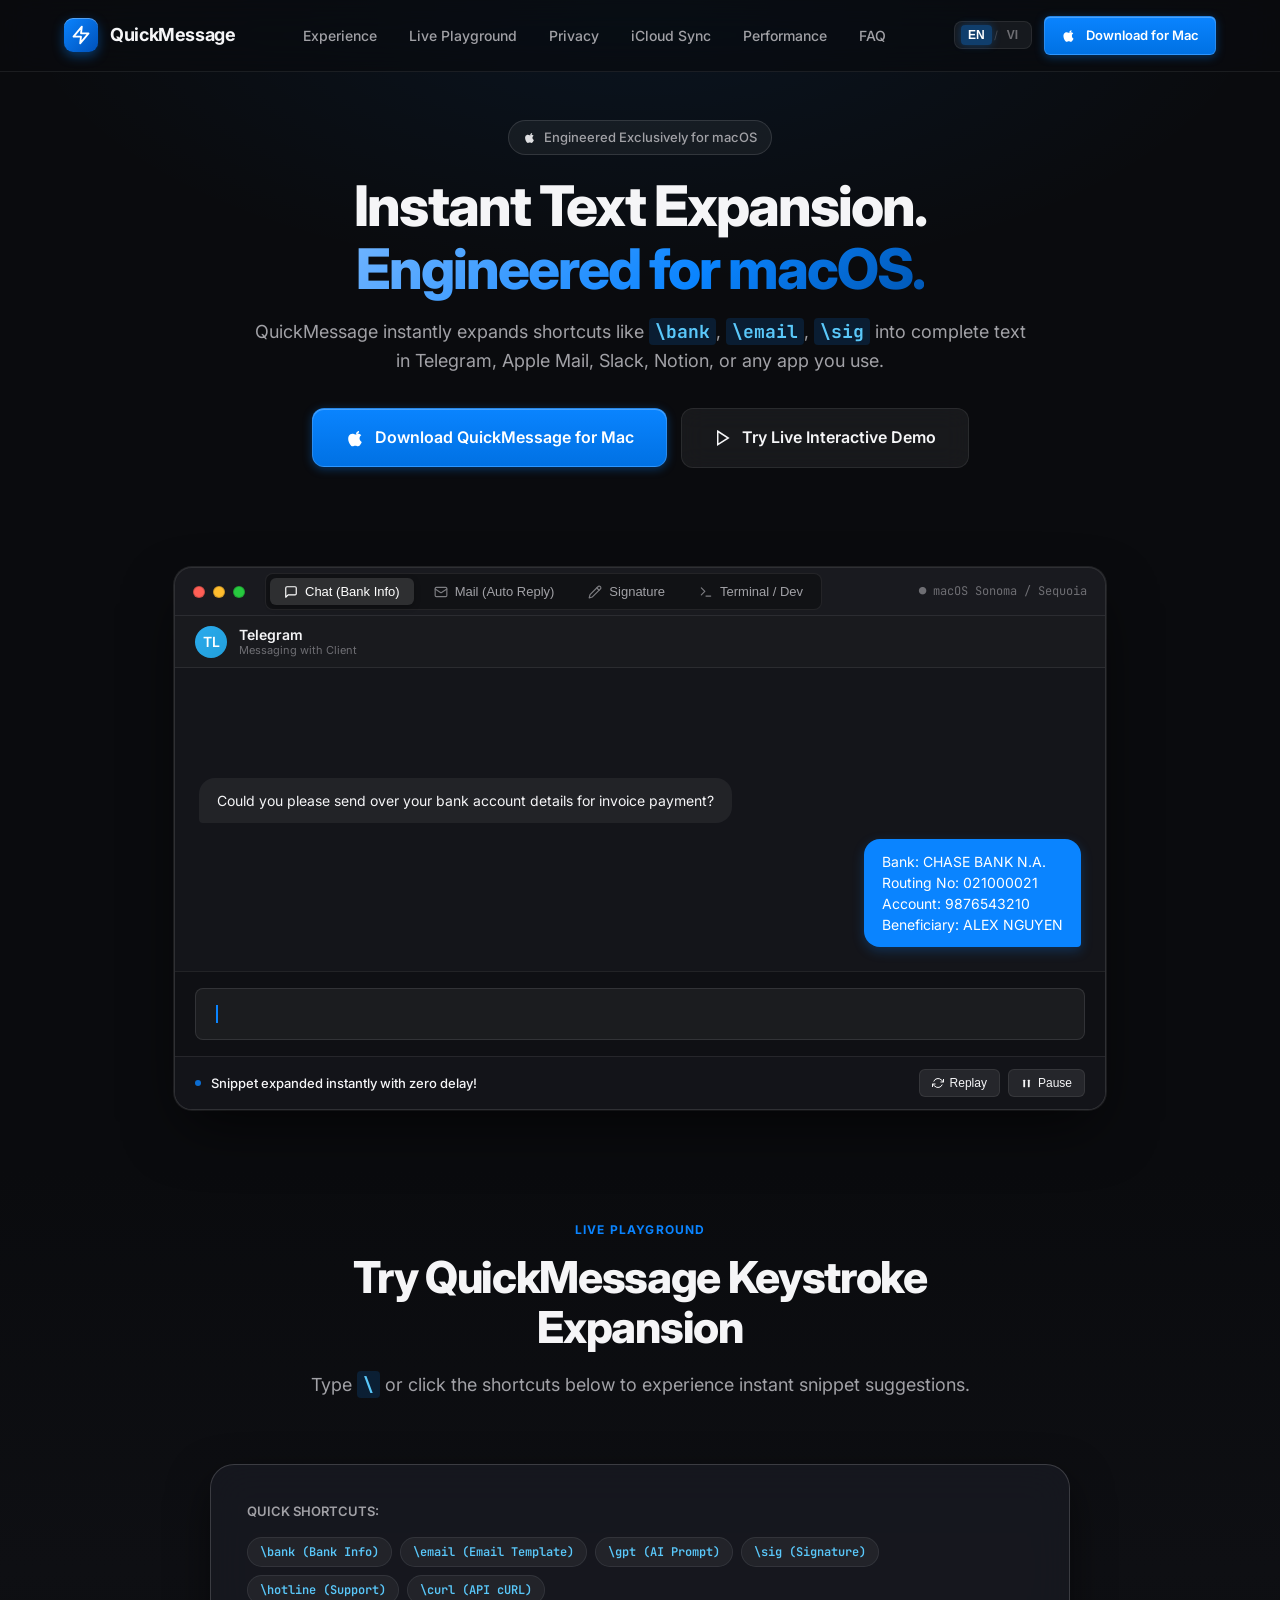
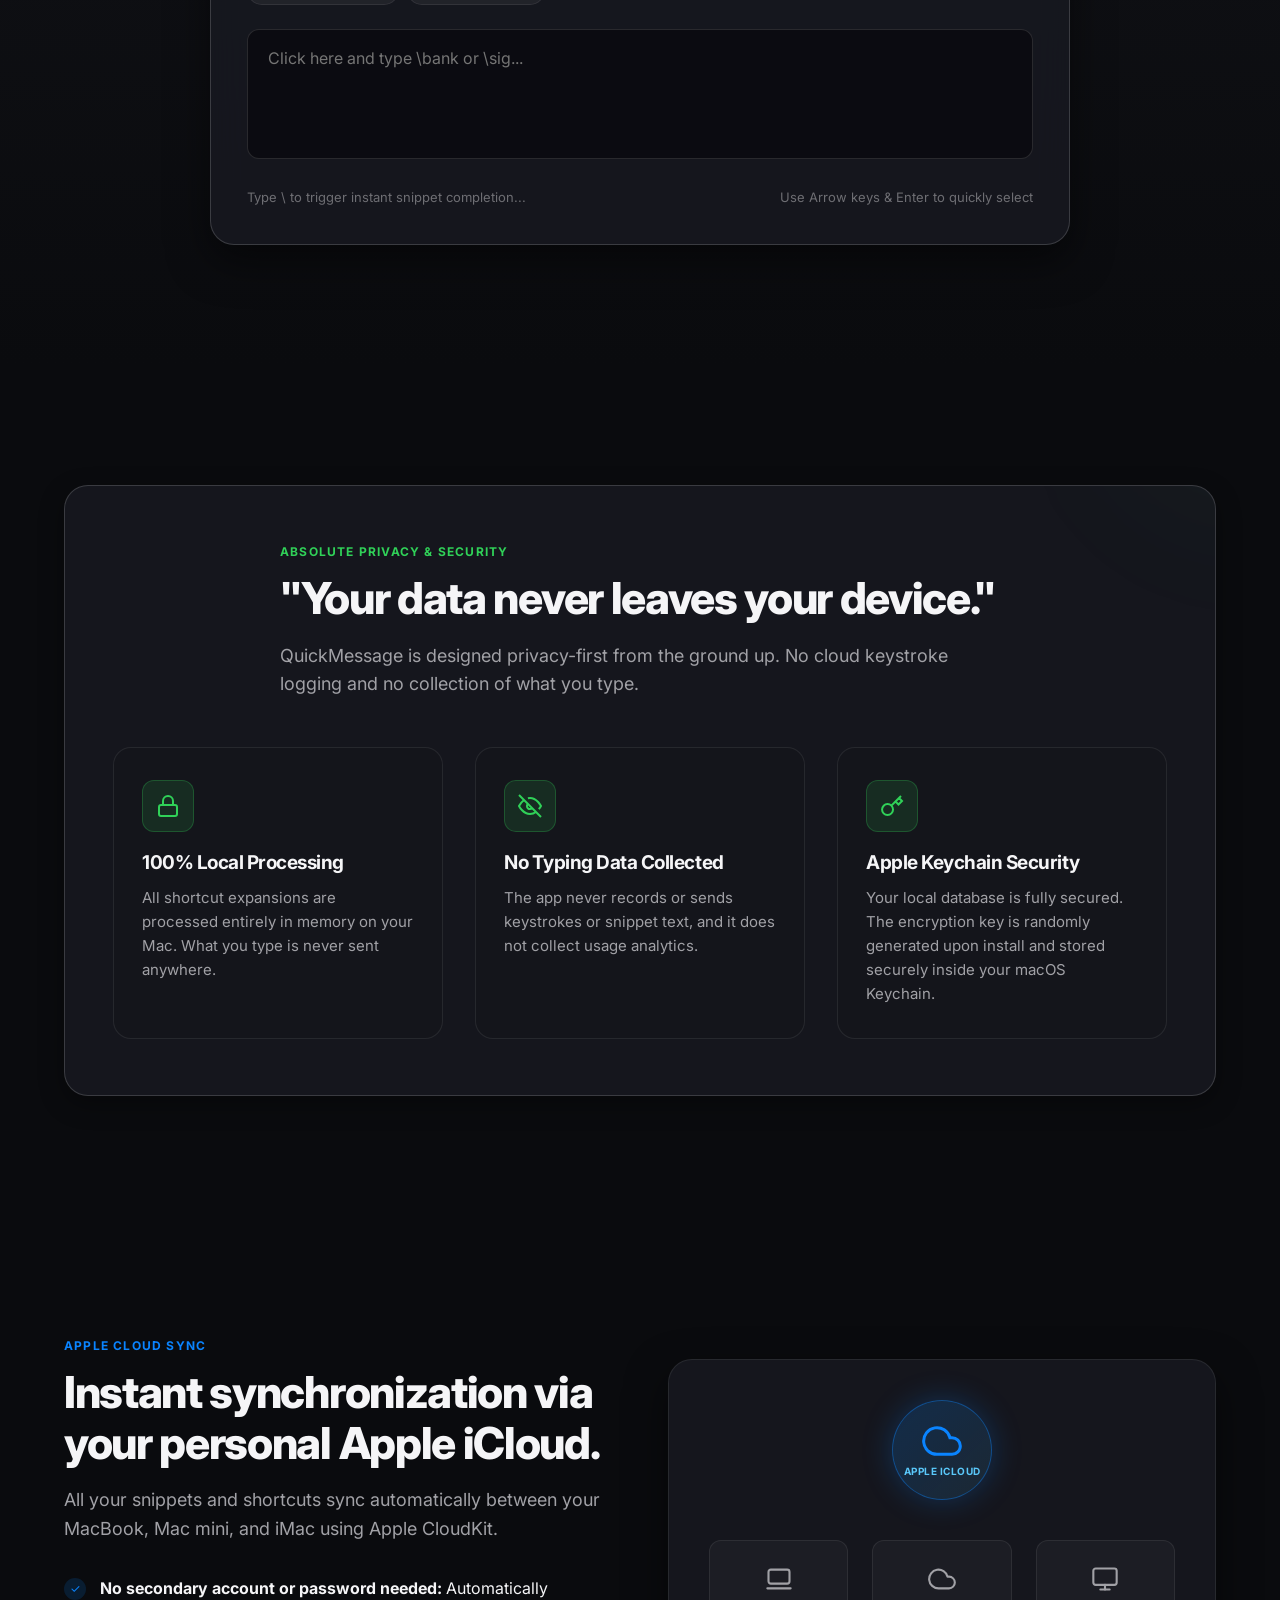
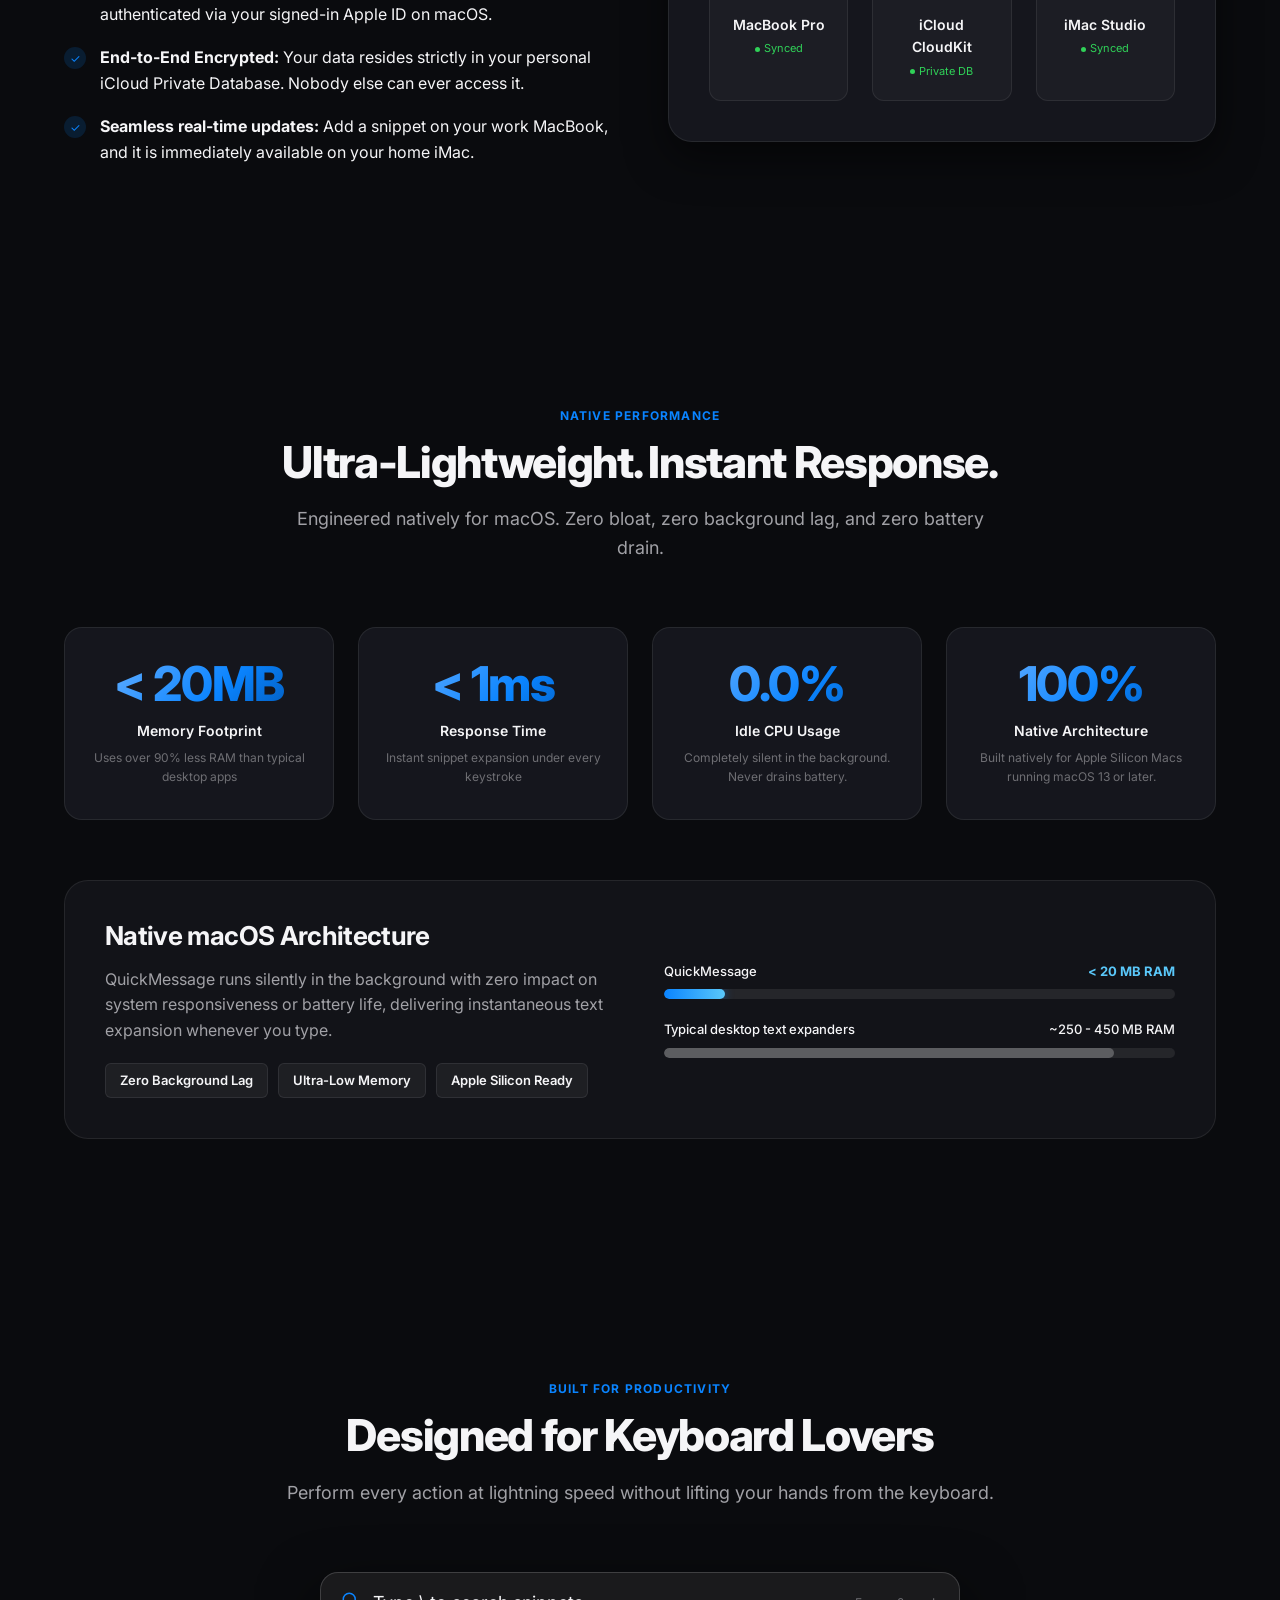
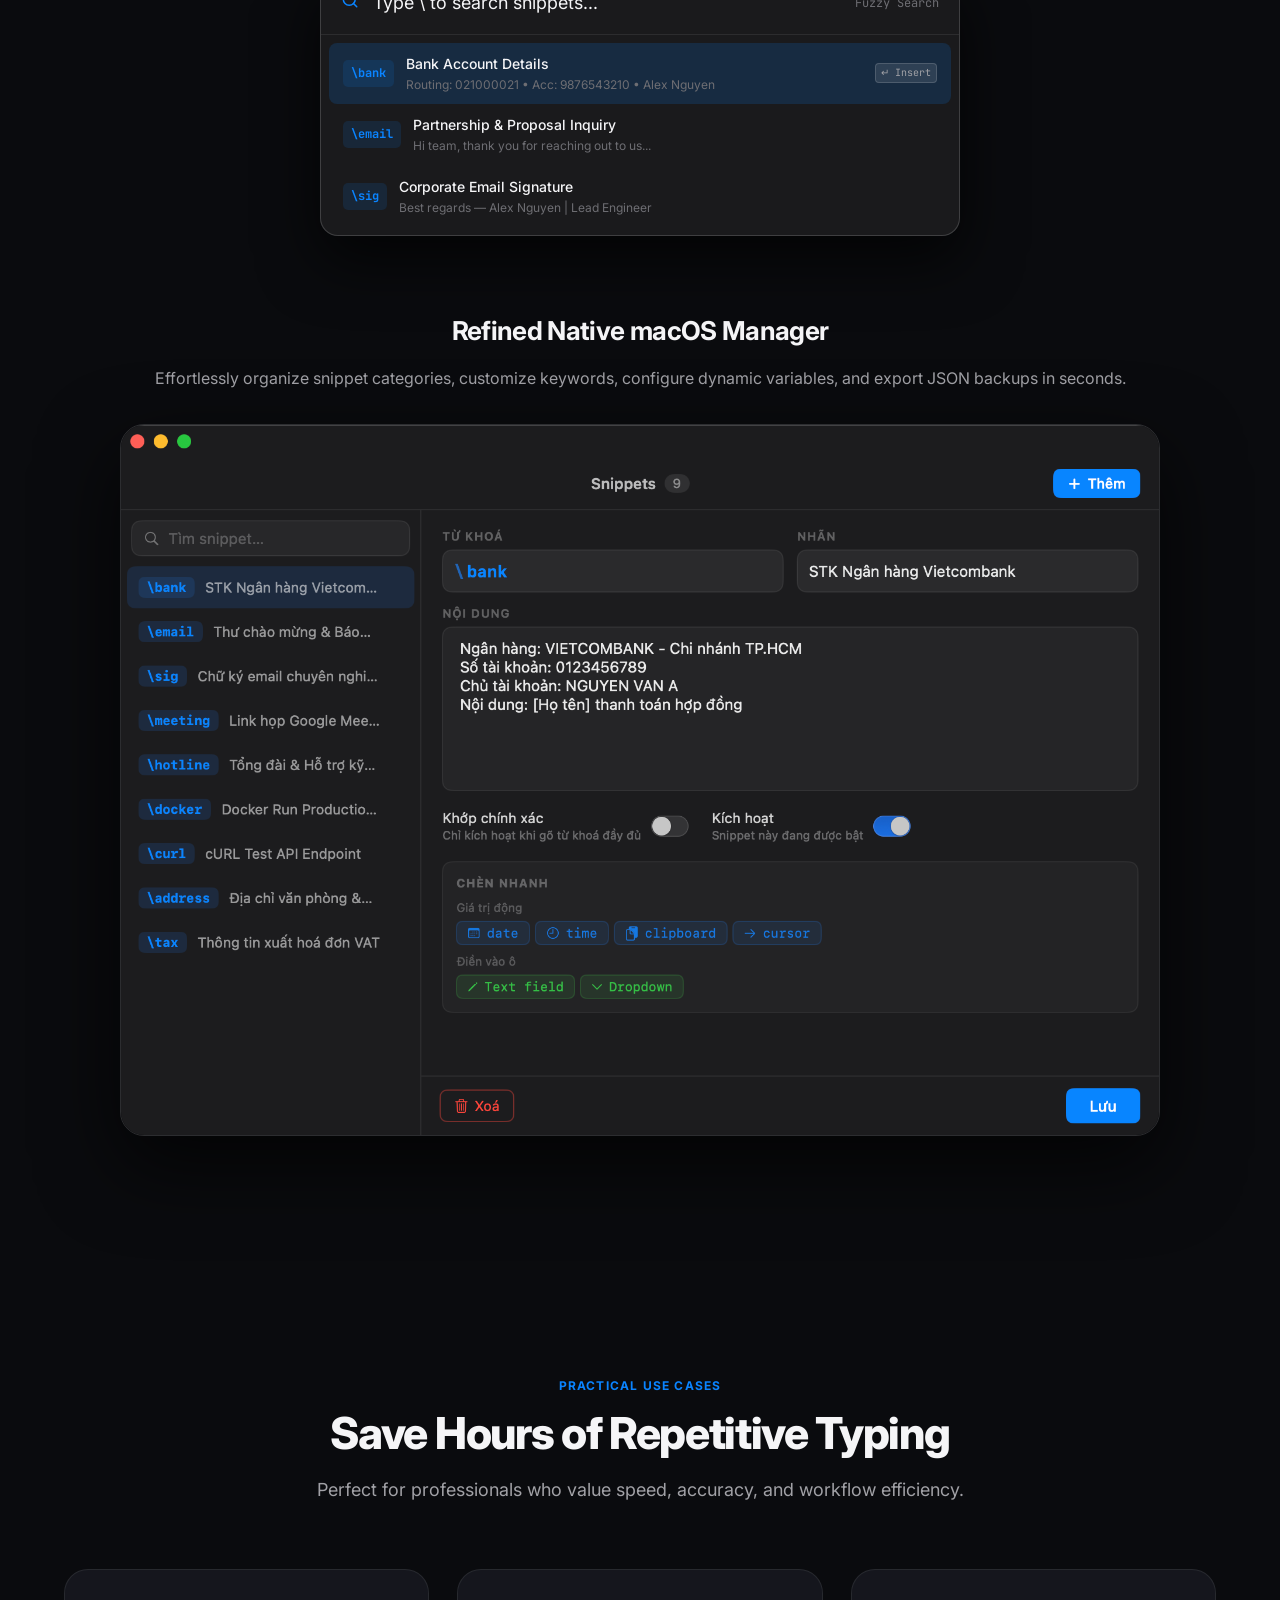
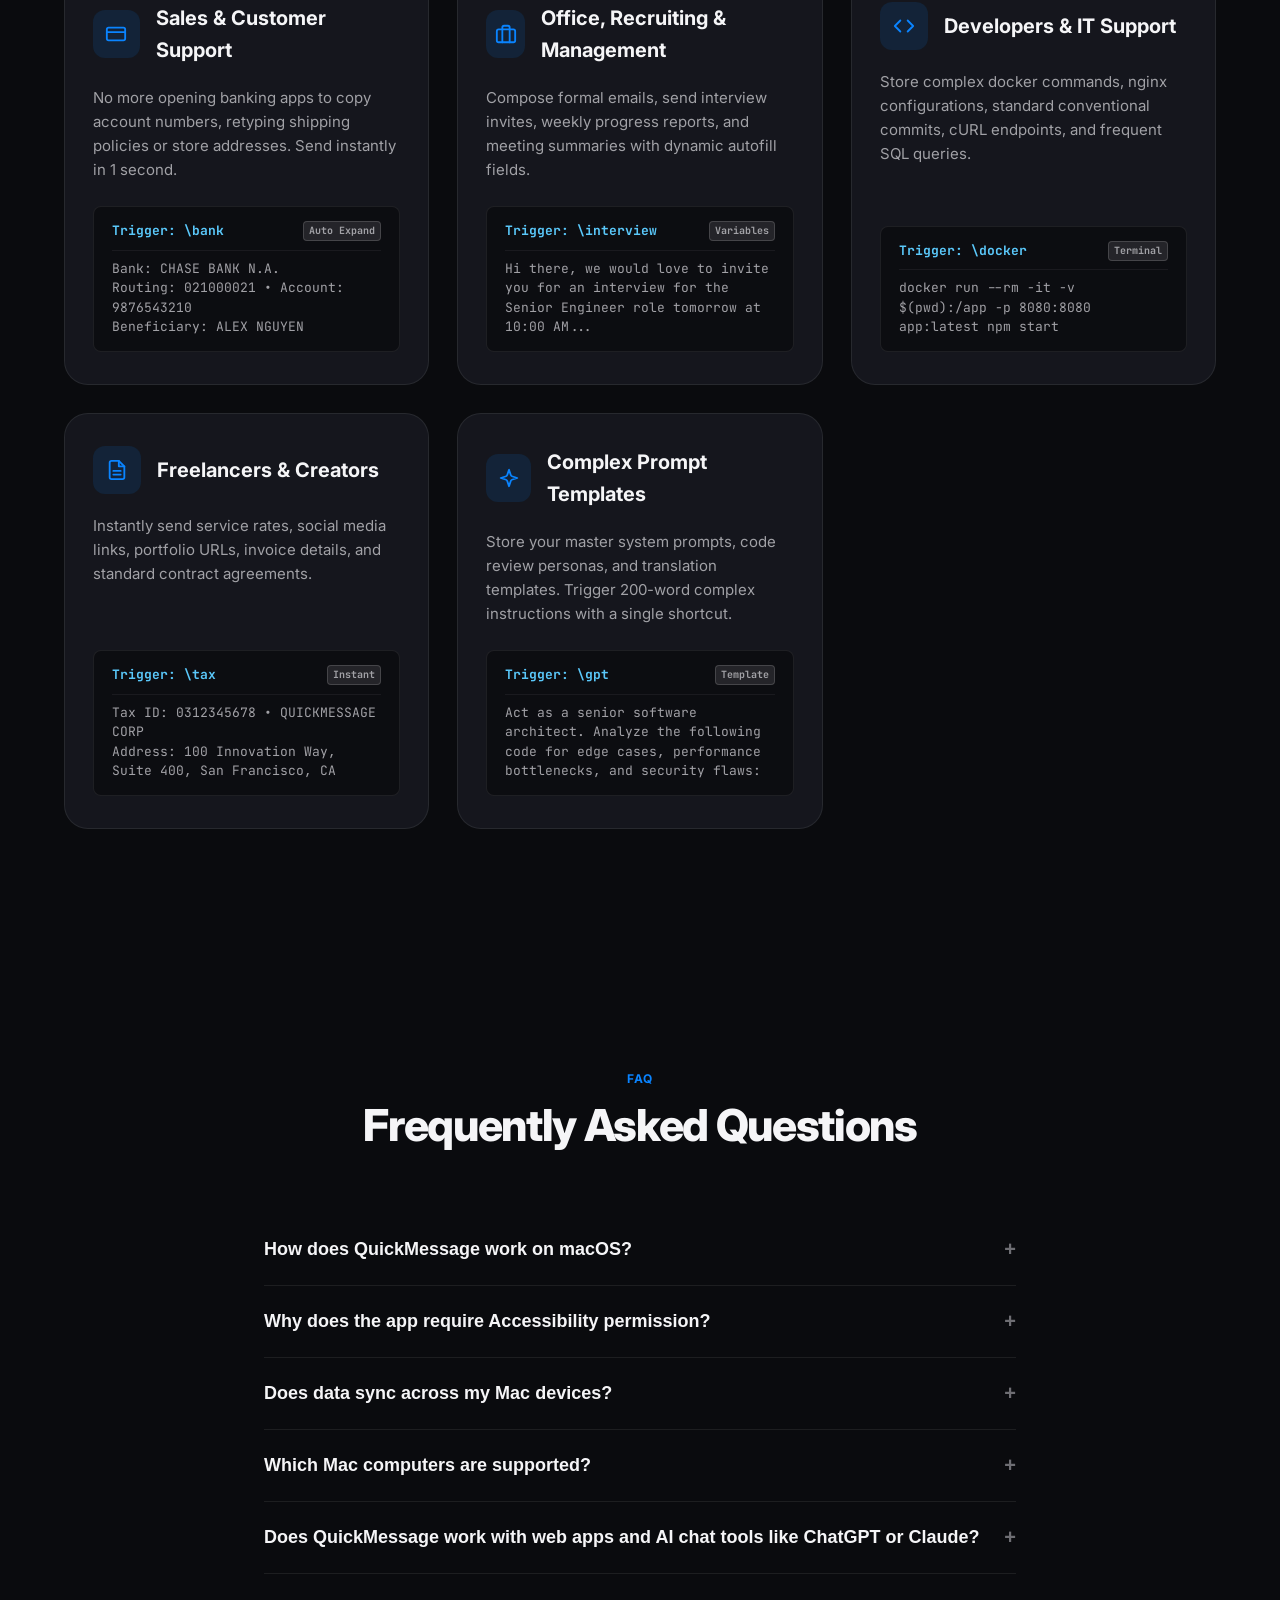
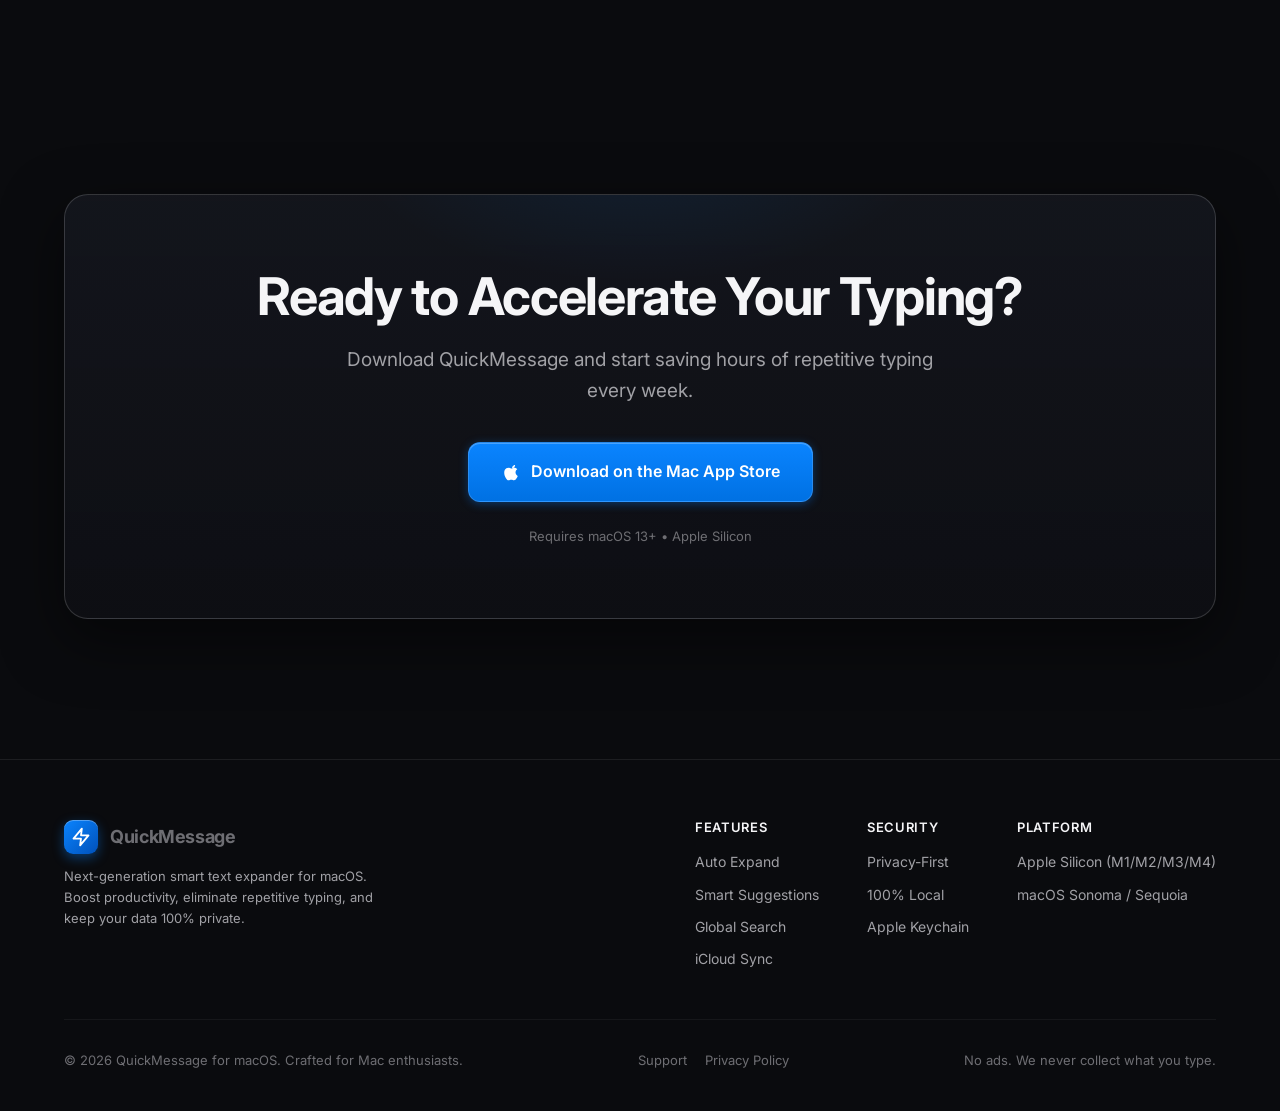
==== commit b4d77132: "feat: add support and privacy pages, update accessibility/privacy wording for App Review" ====
--- a/index.html
+++ b/index.html
@@ -43,7 +43,7 @@
     "url": "https://www.qmessage.online/",
     "image": "https://www.qmessage.online/assets/app-preview.png",
     "screenshot": "https://www.qmessage.online/assets/app-preview.png",
-    "operatingSystem": "macOS 12.0 or later",
+    "operatingSystem": "macOS 13.0 or later",
     "applicationCategory": "ProductivityApplication",
     "downloadUrl": "https://apps.apple.com/us/app/quickmessage-text-expander/id6818796098",
     "installUrl": "https://apps.apple.com/us/app/quickmessage-text-expander/id6818796098",
@@ -61,7 +61,7 @@
       "Ultra-lightweight memory footprint under 20MB",
       "Zero background idle CPU usage",
       "Instant fuzzy search popup with prefix \\",
-      "Universal Binary for Apple Silicon and Intel Macs"
+      "Native build for Apple Silicon Macs"
     ]
   }
   </script>
@@ -341,7 +341,7 @@
           <span class="section-tag" style="color: var(--accent-green);" data-i18n="privacy.tag">ABSOLUTE PRIVACY & SECURITY</span>
           <h2 class="section-title" data-i18n="privacy.title">"Your data never leaves your device."</h2>
           <p class="section-desc" data-i18n="privacy.desc">
-            QuickMessage is designed privacy-first from the ground up. No tracking servers, no cloud keystroke logging, and zero content telemetry.
+            QuickMessage is designed privacy-first from the ground up. No cloud keystroke logging and no collection of what you type.
           </p>
         </div>
 
@@ -355,7 +355,7 @@
             </div>
             <h3 class="privacy-card-title" data-i18n="privacy.card1.title">100% Local Processing</h3>
             <p class="privacy-card-desc" data-i18n="privacy.card1.desc">
-              All shortcut expansions are processed entirely in memory on your Mac. Everything runs 100% offline with zero external network requests.
+              All shortcut expansions are processed entirely in memory on your Mac. What you type is never sent anywhere.
             </p>
           </div>
 
@@ -366,9 +366,9 @@
                 <line x1="1" y1="1" x2="23" y2="23"/>
               </svg>
             </div>
-            <h3 class="privacy-card-title" data-i18n="privacy.card2.title">Zero Data Collection</h3>
+            <h3 class="privacy-card-title" data-i18n="privacy.card2.title">No Typing Data Collected</h3>
             <p class="privacy-card-desc" data-i18n="privacy.card2.desc">
-              Zero telemetry. The app never records keystrokes (no keylogging), does not track typing behavior, and contains no third-party tracking SDKs.
+              The app never records or sends keystrokes or snippet text, and it does not collect usage analytics.
             </p>
           </div>
 
@@ -512,7 +512,7 @@
         <div class="metric-card">
           <div class="metric-number gradient-blue">100%</div>
           <div class="metric-label" data-i18n="perf.m4.lbl">Native Architecture</div>
-          <div class="metric-sub" data-i18n="perf.m4.sub">Designed exclusively for macOS Sonoma, Sequoia & Apple Silicon / Intel.</div>
+          <div class="metric-sub" data-i18n="perf.m4.sub">Built natively for Apple Silicon Macs running macOS 13 or later.</div>
         </div>
       </div>
 
@@ -530,7 +530,7 @@
               Ultra-Low Memory
             </span>
             <span class="tech-tag" data-i18n="perf.tag3">
-              Apple Silicon & Intel Ready
+              Apple Silicon Ready
             </span>
           </div>
         </div>
@@ -764,7 +764,7 @@
         </button>
         <div class="faq-answer">
           <div class="faq-answer-inner" data-i18n="faq.a1">
-            QuickMessage runs discreetly in the macOS Menu Bar. When you type the default prefix <code>\</code> followed by your configured shortcut, a lightweight overlay appears or instantly replaces your text directly at your cursor position.
+            QuickMessage runs discreetly in the macOS Menu Bar. When you type the default prefix <code>\</code> followed by your configured shortcut, a lightweight suggestion list appears, or your text is replaced in place.
           </div>
         </div>
       </div>
@@ -776,7 +776,7 @@
         </button>
         <div class="faq-answer">
           <div class="faq-answer-inner" data-i18n="faq.a2">
-            macOS requires Accessibility permissions for all text expanders to detect global shortcut triggers across other apps and inject expanded text into your active window. QuickMessage processes 100% of keystroke matches locally and never logs or transmits any data.
+            Automatic expansion in other apps needs the optional macOS Accessibility permission, which lets QuickMessage notice the shortcut you type and insert the snippet into your active window. Without it you can still manage and sync snippets. Keystroke matching happens locally; keystrokes are never stored or sent.
           </div>
         </div>
       </div>
@@ -800,7 +800,7 @@
         </button>
         <div class="faq-answer">
           <div class="faq-answer-inner" data-i18n="faq.a4">
-            QuickMessage runs natively on both Apple Silicon (M1, M2, M3, M4) and Intel Macs, fully supporting macOS 12 (Monterey), macOS 13 (Ventura), macOS 14 (Sonoma), and macOS 15 (Sequoia).
+            QuickMessage runs natively on Apple Silicon Macs (M1 and later) with macOS 13 (Ventura) or later.
           </div>
         </div>
       </div>
@@ -838,7 +838,7 @@
         </div>
 
         <div style="margin-top: 24px; font-size: 13px; color: var(--text-tertiary);" data-i18n="cta.sub">
-          Compatible with macOS 12+ • Apple Silicon & Intel • Instant setup
+          Requires macOS 13+ • Apple Silicon • Instant setup
         </div>
       </div>
     </div>
@@ -886,8 +886,7 @@
             <h4 data-i18n="footer.col3">Platform</h4>
             <ul>
               <li><a href="#performance">Apple Silicon (M1/M2/M3/M4)</a></li>
-              <li><a href="#performance">Intel Mac</a></li>
-              <li><a href="#performance">macOS Sonoma / Sequoia</a></li>
+                            <li><a href="#performance">macOS Sonoma / Sequoia</a></li>
             </ul>
           </div>
         </div>
@@ -895,7 +894,11 @@
 
       <div class="footer-bottom">
         <div data-i18n="footer.cpr1">© 2026 QuickMessage for macOS. Crafted for Mac enthusiasts.</div>
-        <div data-i18n="footer.cpr2">Zero tracking, zero ads, zero data collection.</div>
+        <div class="footer-legal">
+          <a href="/support" data-i18n="footer.support">Support</a>
+          <a href="/privacy" data-i18n="footer.privacy">Privacy Policy</a>
+        </div>
+        <div data-i18n="footer.cpr2">No ads. We never collect what you type.</div>
       </div>
     </div>
   </footer>
--- a/css/style.css
+++ b/css/style.css
@@ -1742,6 +1742,14 @@
   flex-wrap: wrap;
   gap: 16px;
   font-size: 13px;
+}
+
+.footer-legal {
+  display: flex;
+  gap: 18px;
+}
+.footer-legal a:hover {
+  color: var(--text-primary);
 }
 
 /* ==========================================================================
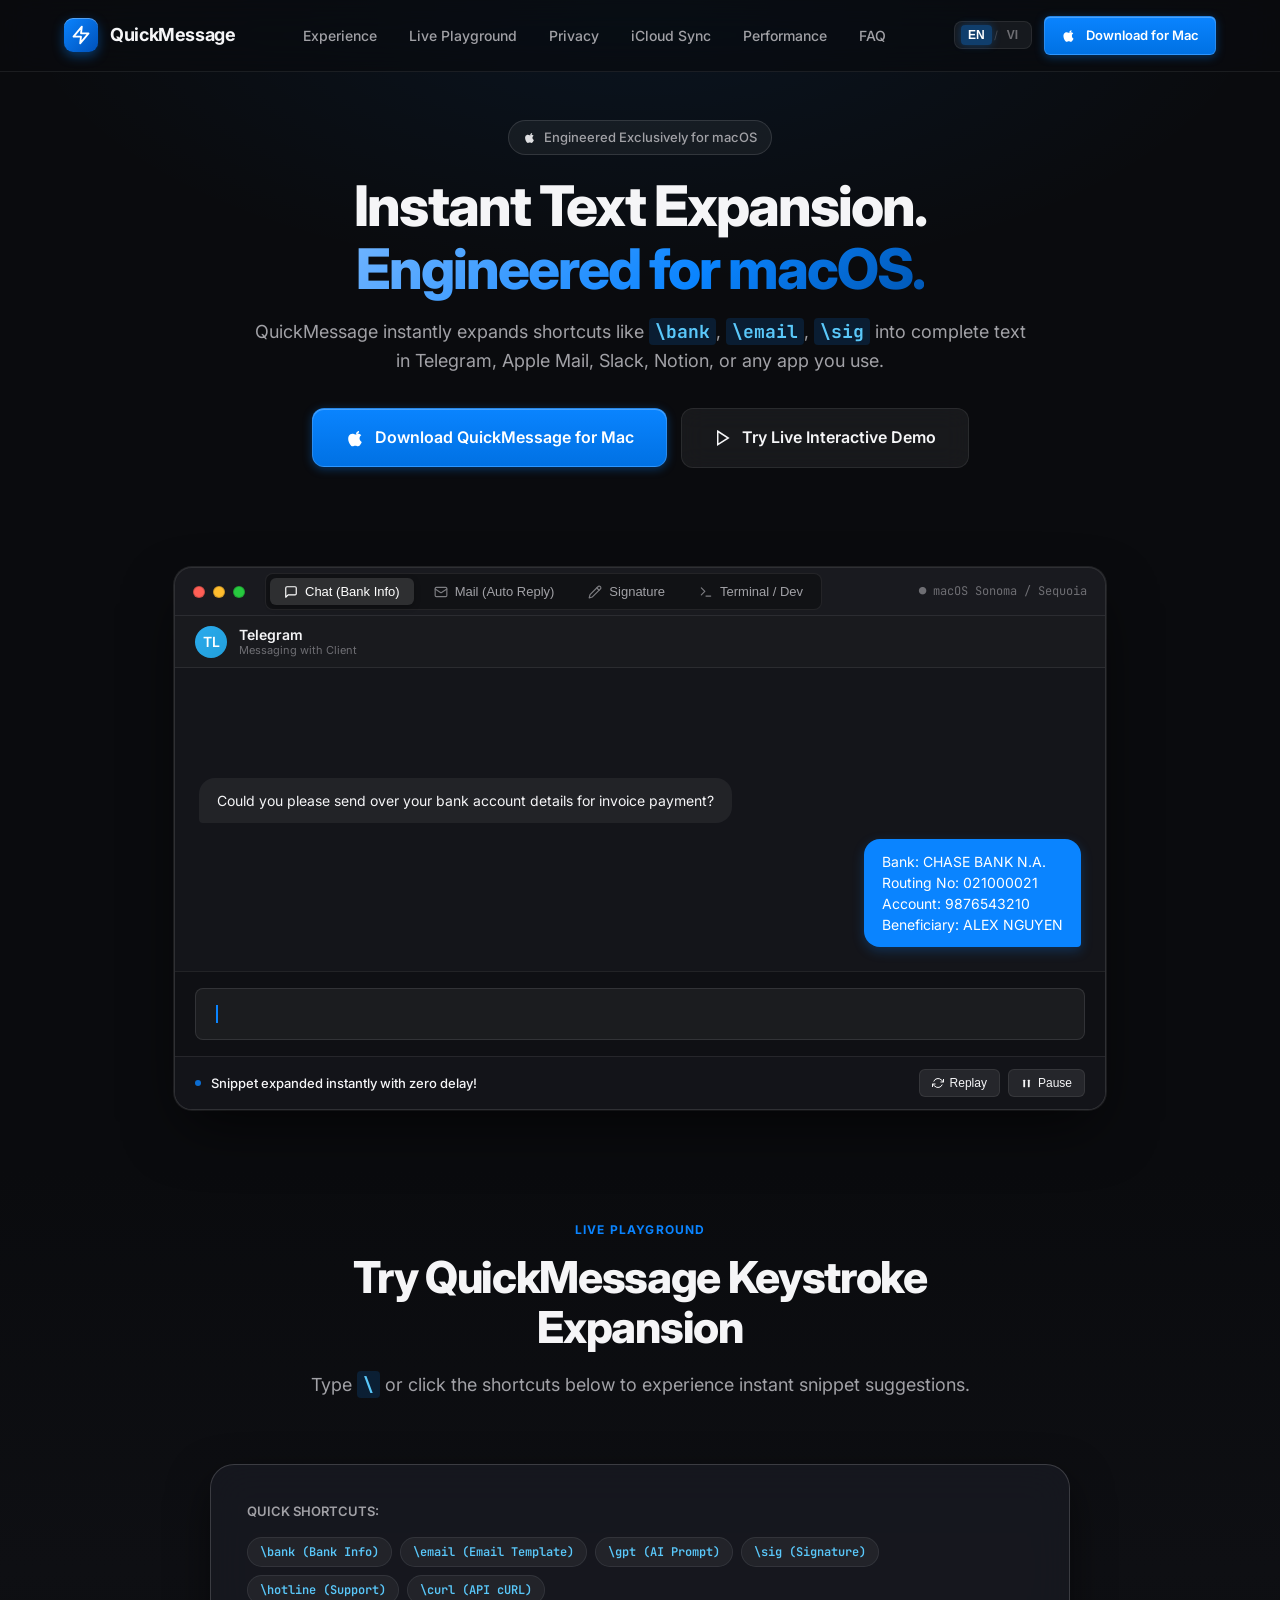
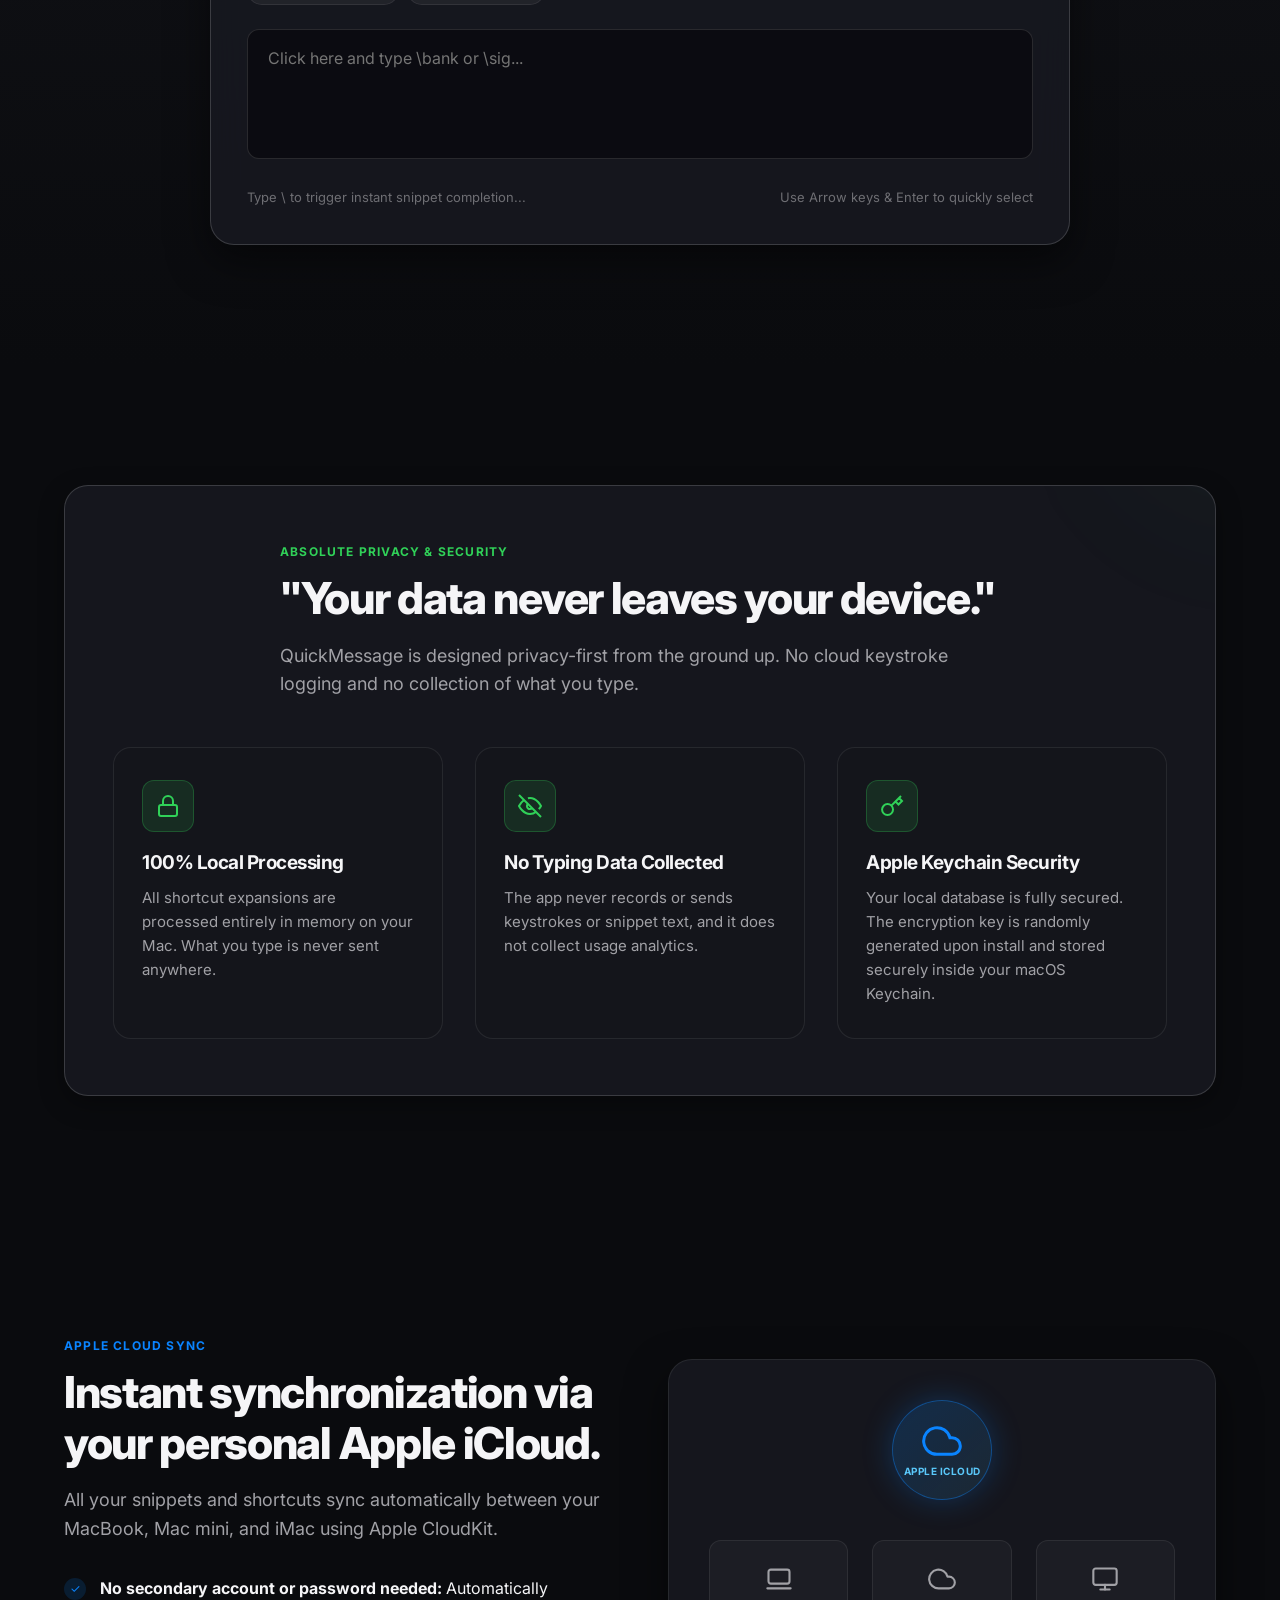
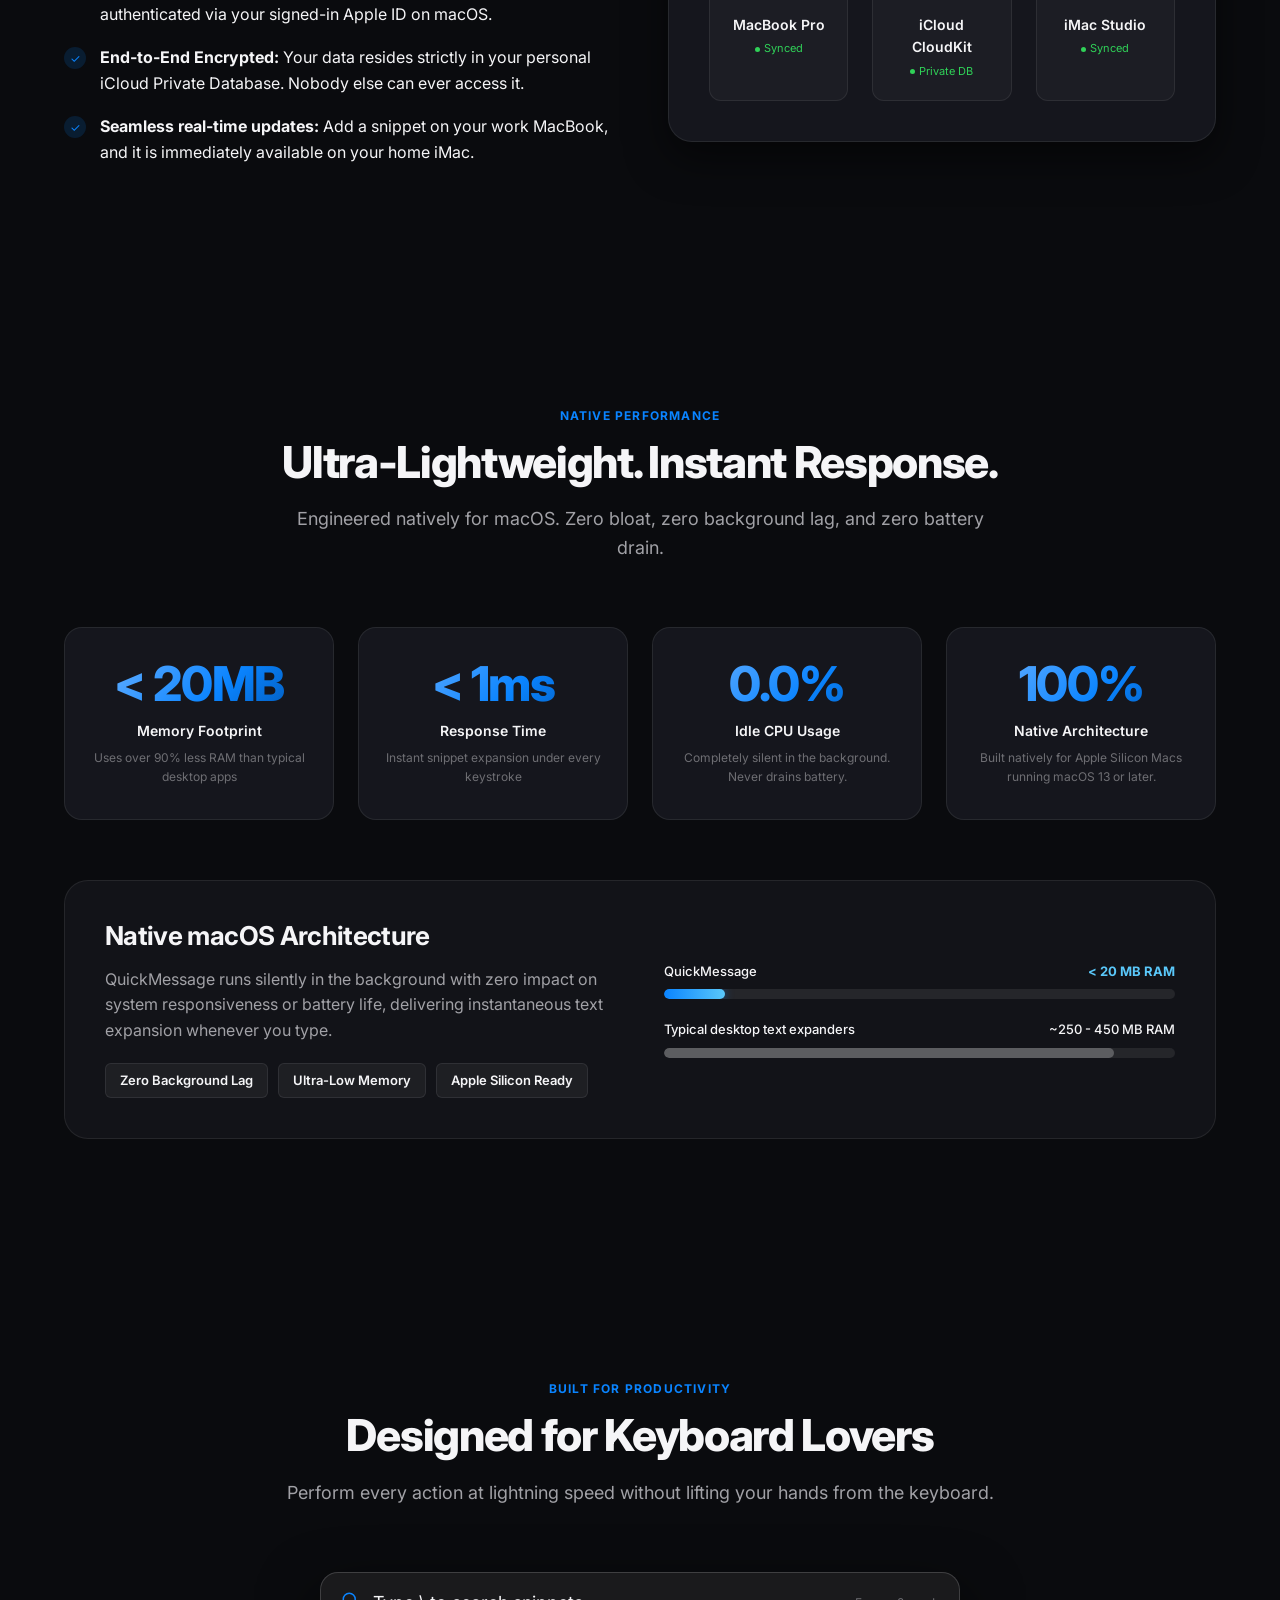
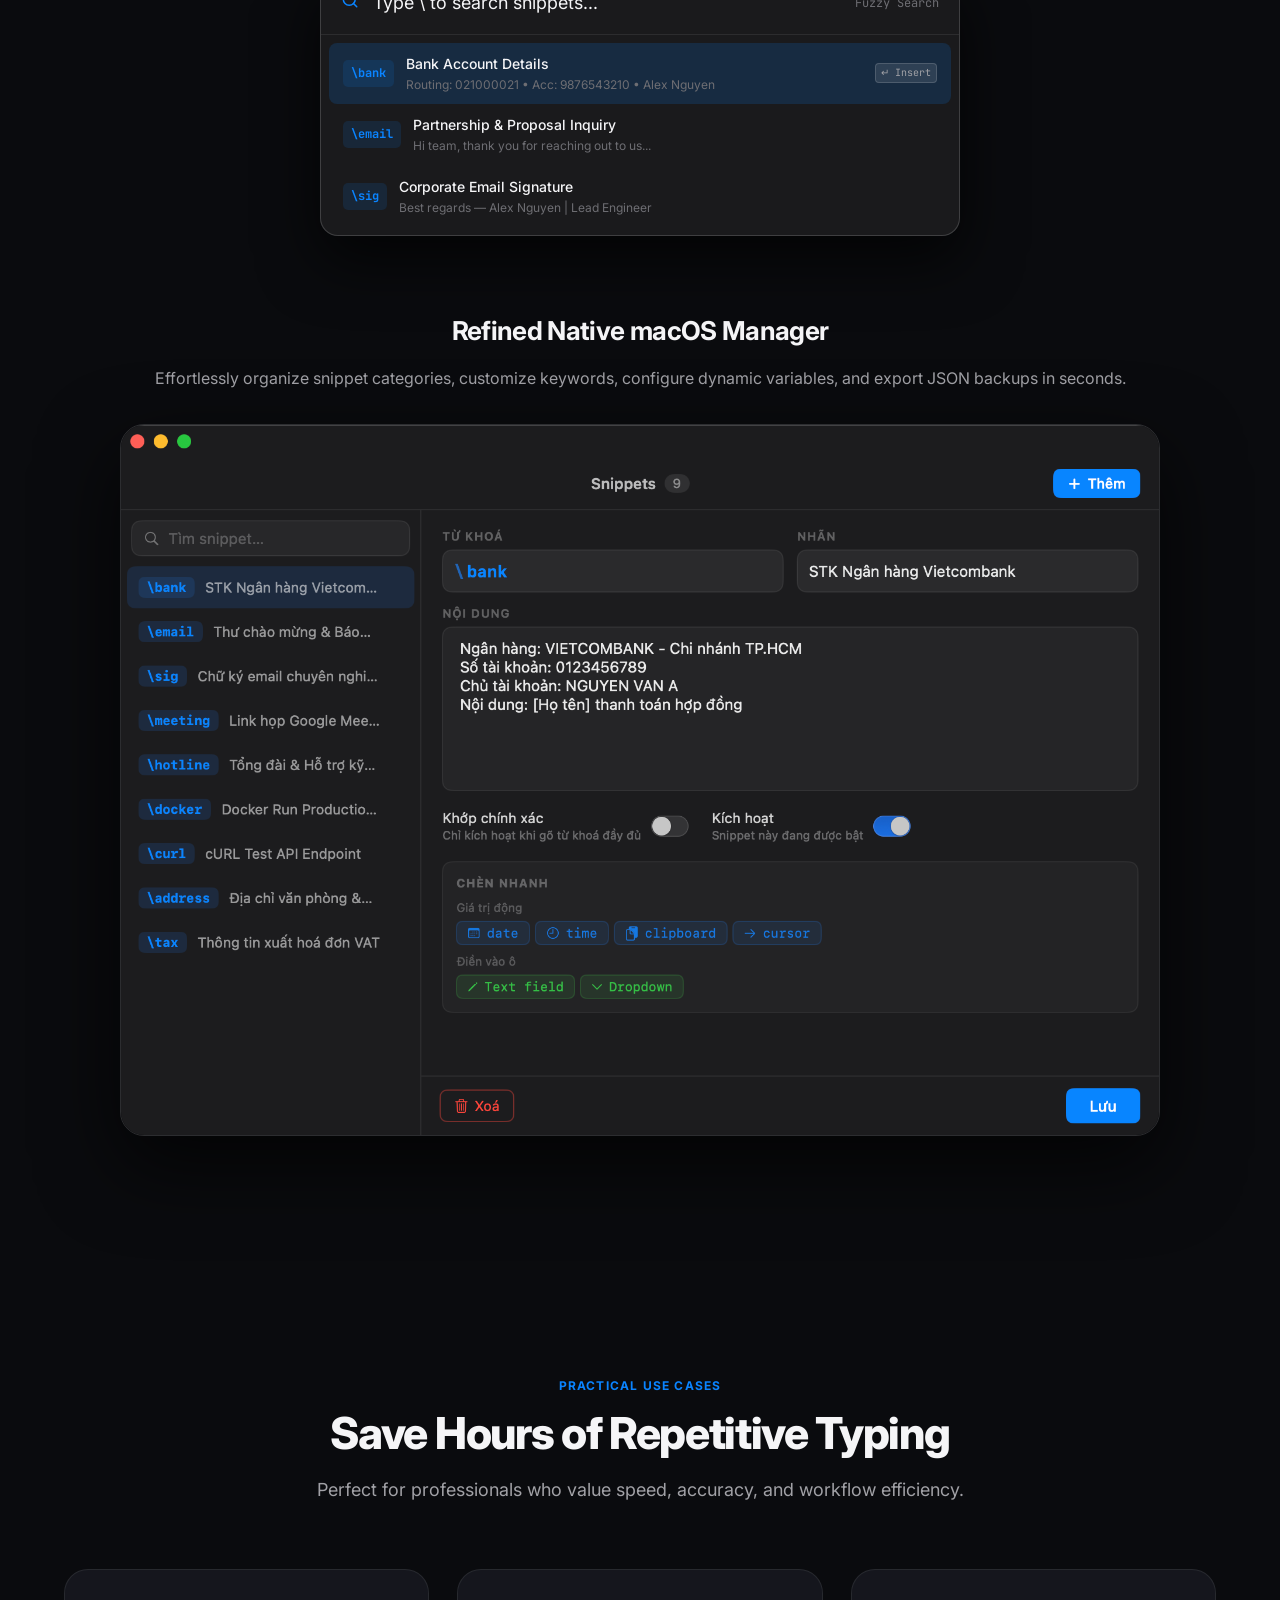
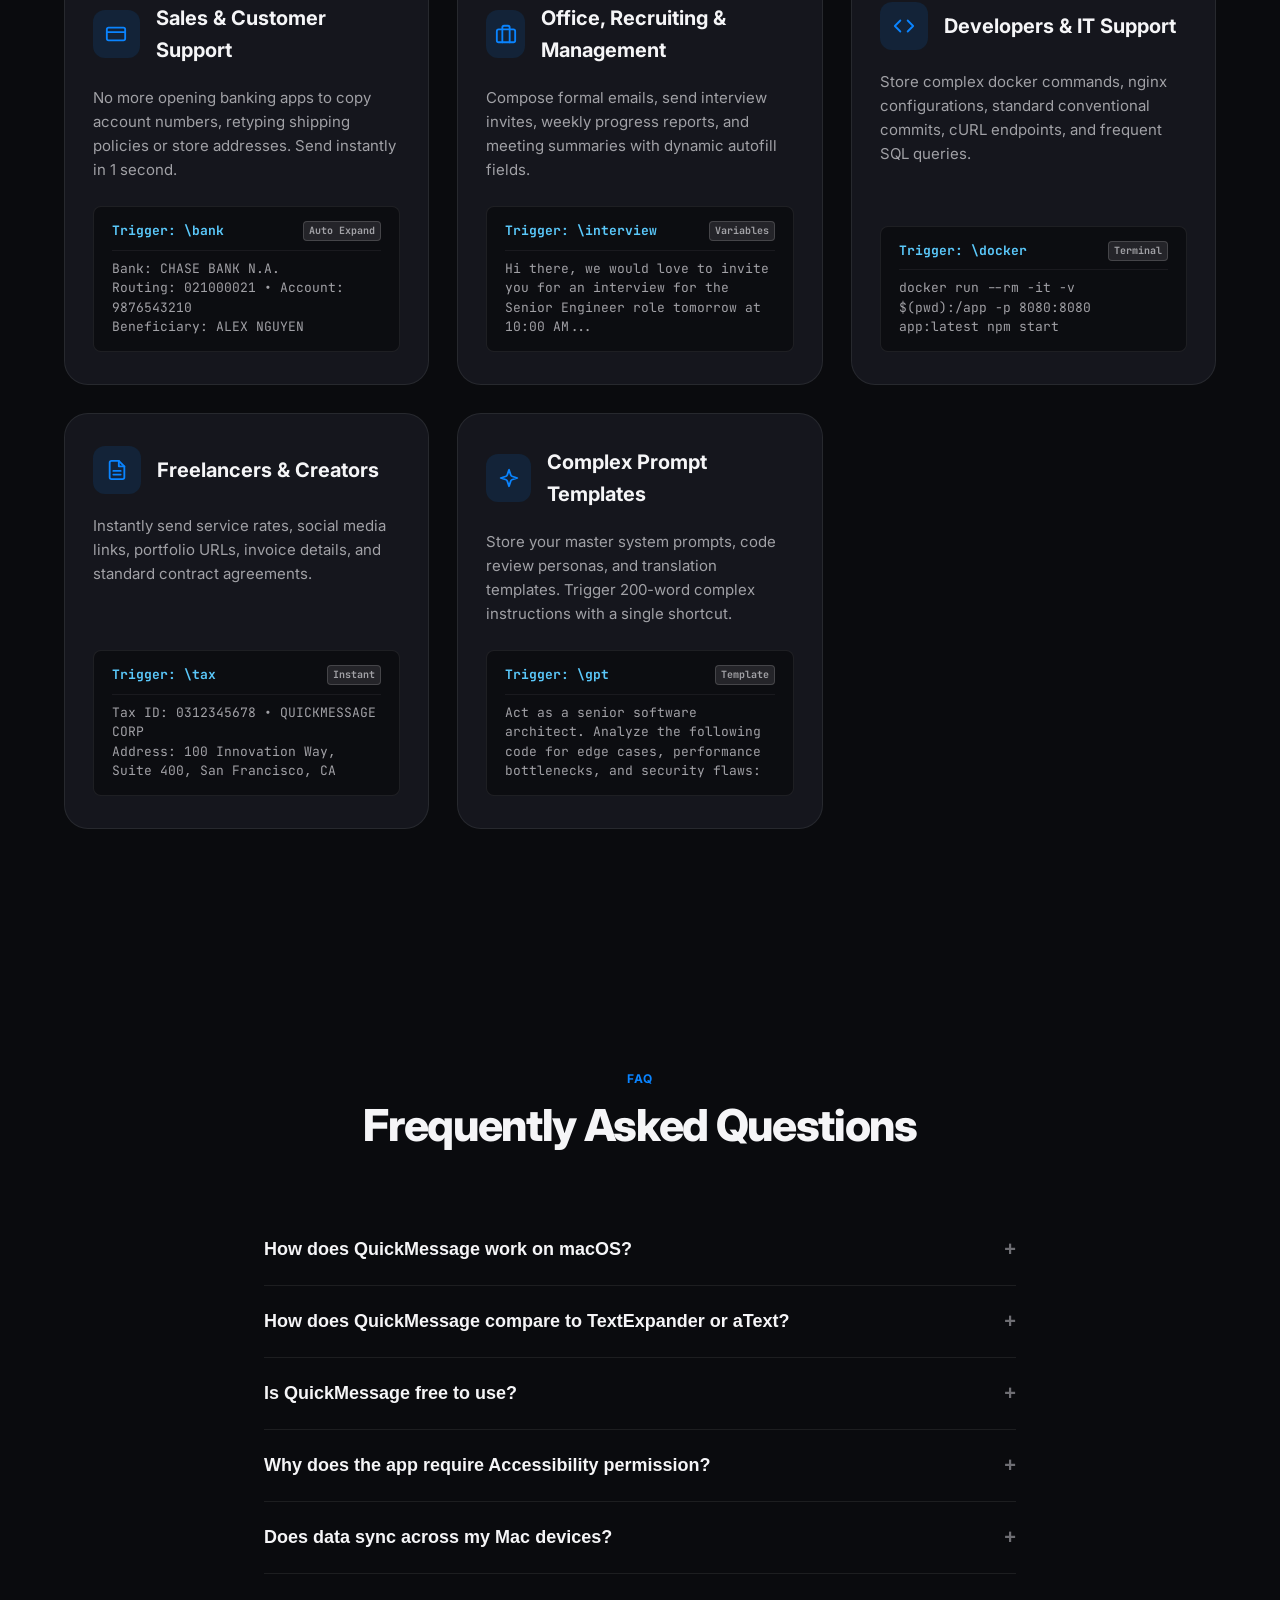
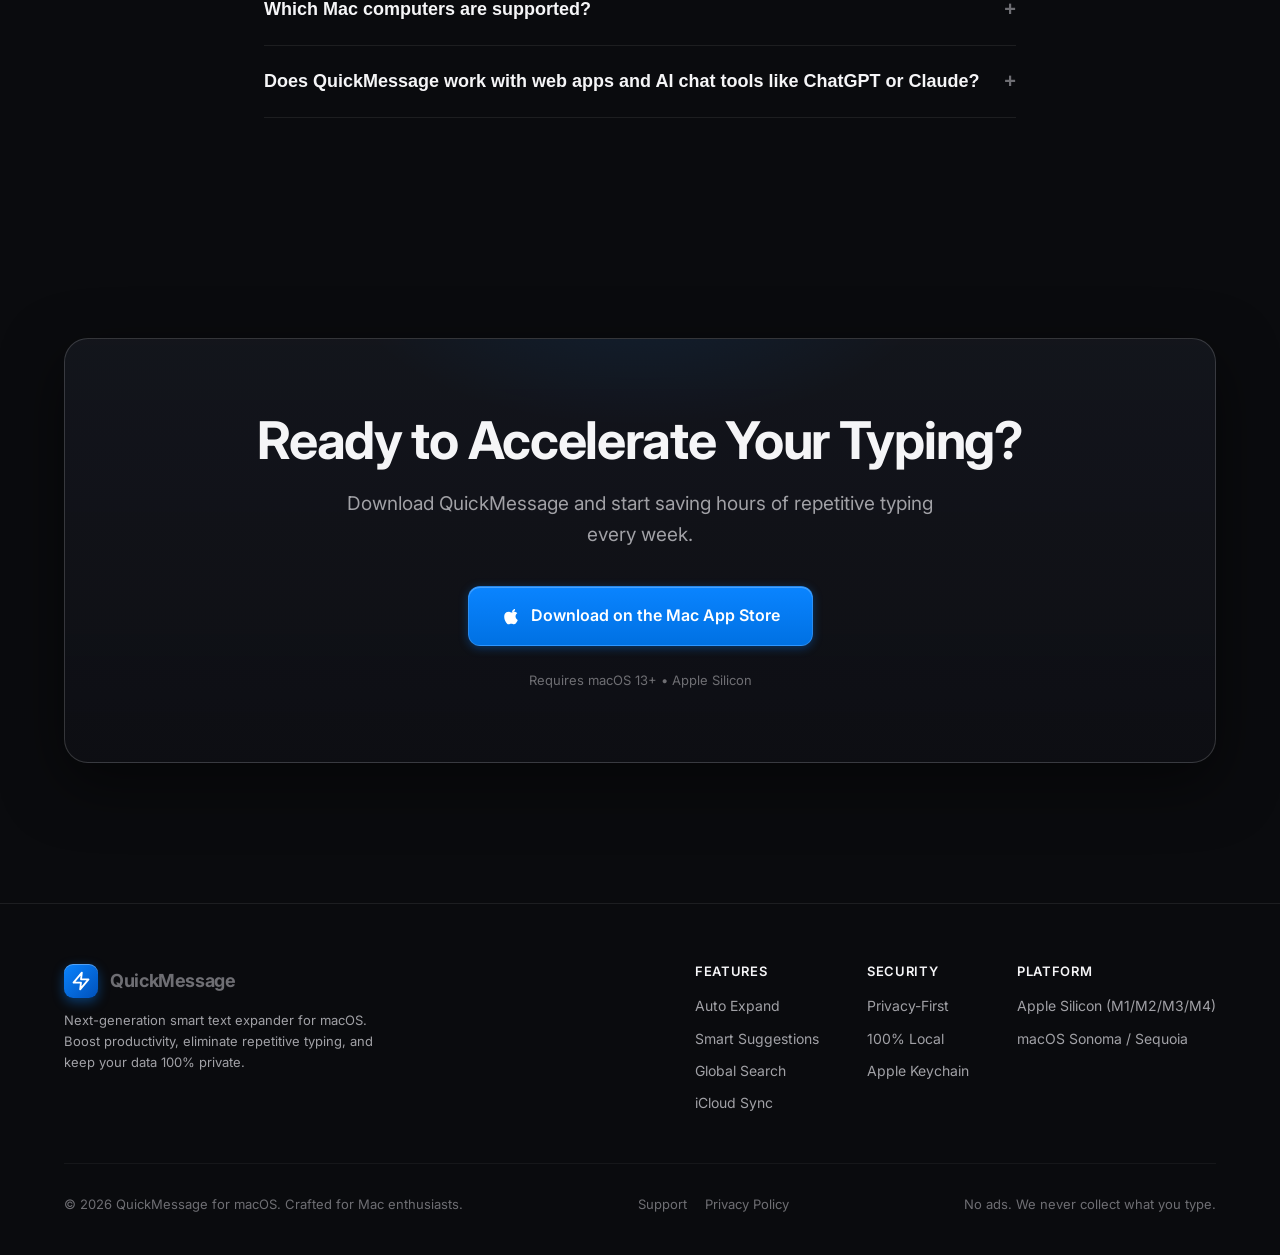
==== commit dc9bbd6f: "feat(seo): add llms.txt, FAQPage JSON-LD schema, and AI search crawler optimization" ====
--- a/index.html
+++ b/index.html
@@ -34,6 +34,8 @@
   <meta name="twitter:title" content="QuickMessage — Native Text Expander for macOS">
   <meta name="twitter:description" content="Type less, work faster, and save time. Native text expander for macOS with 100% private local processing and encrypted Apple iCloud sync.">
   <meta name="twitter:image" content="https://www.qmessage.online/assets/app-preview.png">
+
+  <link rel="alternate" type="text/plain" href="https://www.qmessage.online/llms.txt" title="LLM Context">
 
   <script type="application/ld+json">
   {
@@ -66,6 +68,71 @@
   }
   </script>
 
+  <script type="application/ld+json">
+  {
+    "@context": "https://schema.org",
+    "@type": "FAQPage",
+    "mainEntity": [
+      {
+        "@type": "Question",
+        "name": "How does QuickMessage work on macOS?",
+        "acceptedAnswer": {
+          "@type": "Answer",
+          "text": "QuickMessage runs discreetly in the macOS Menu Bar. When you type the default prefix \\ followed by your configured shortcut, a lightweight suggestion list appears, or your text is replaced in place across any Mac application."
+        }
+      },
+      {
+        "@type": "Question",
+        "name": "How does QuickMessage compare to TextExpander or aText?",
+        "acceptedAnswer": {
+          "@type": "Answer",
+          "text": "QuickMessage is engineered natively in Rust and Swift specifically for Apple Silicon, consuming under 20MB of RAM (over 90% lighter than Electron apps). Unlike subscription-based expanders like TextExpander, QuickMessage has no monthly fees and syncs end-to-end encrypted snippets exclusively through your personal Apple iCloud (CloudKit) without any third-party cloud servers."
+        }
+      },
+      {
+        "@type": "Question",
+        "name": "Is QuickMessage free to use?",
+        "acceptedAnswer": {
+          "@type": "Answer",
+          "text": "Yes, QuickMessage is free to download on the Mac App Store. You get instant keystroke expansion, local encryption via Apple Keychain, and secure personal iCloud synchronization with zero subscriptions or intrusive ads."
+        }
+      },
+      {
+        "@type": "Question",
+        "name": "Why does the app require Accessibility permission?",
+        "acceptedAnswer": {
+          "@type": "Answer",
+          "text": "Automatic expansion in other apps requires macOS Accessibility permission to detect your custom shortcut prefix and insert snippets into your active window. Keystroke matching is performed 100% locally in memory. QuickMessage never logs, records, or transmits what you type."
+        }
+      },
+      {
+        "@type": "Question",
+        "name": "Does data sync across my Mac devices?",
+        "acceptedAnswer": {
+          "@type": "Answer",
+          "text": "Yes! QuickMessage synchronizes snippets through your personal Apple iCloud (CloudKit). Your data is encrypted and stored strictly in your own iCloud Private Database without any intermediate servers."
+        }
+      },
+      {
+        "@type": "Question",
+        "name": "Which Mac computers are supported?",
+        "acceptedAnswer": {
+          "@type": "Answer",
+          "text": "QuickMessage runs natively on Apple Silicon Macs (M1 and later) with macOS 13 (Ventura) or later."
+        }
+      },
+      {
+        "@type": "Question",
+        "name": "Does QuickMessage work with web apps and AI chat tools like ChatGPT or Claude?",
+        "acceptedAnswer": {
+          "@type": "Answer",
+          "text": "Yes, absolutely! QuickMessage operates system-wide across all macOS browsers (Safari, Chrome, Arc, Brave) and native apps. You can expand complex AI prompts, code review templates, and custom instructions directly into ChatGPT or Claude with a single keystroke."
+        }
+      }
+    ]
+  }
+  </script>
+
   <link rel="stylesheet" href="css/style.css">
   <link rel="preconnect" href="https://fonts.googleapis.com">
   <link rel="preconnect" href="https://fonts.gstatic.com" crossorigin>
@@ -771,6 +838,30 @@
 
       <div class="faq-item">
         <button class="faq-question">
+          <span data-i18n="faq.q_diff">How does QuickMessage compare to TextExpander or aText?</span>
+          <span class="faq-icon">+</span>
+        </button>
+        <div class="faq-answer">
+          <div class="faq-answer-inner" data-i18n="faq.a_diff">
+            QuickMessage is engineered natively in Rust and Swift specifically for Apple Silicon, consuming under 20MB of RAM (over 90% lighter than Electron apps). Unlike subscription-based expanders like TextExpander, QuickMessage has no recurring fees and syncs end-to-end encrypted snippets exclusively through your personal Apple iCloud (CloudKit) without any third-party cloud servers.
+          </div>
+        </div>
+      </div>
+
+      <div class="faq-item">
+        <button class="faq-question">
+          <span data-i18n="faq.q_price">Is QuickMessage free to use?</span>
+          <span class="faq-icon">+</span>
+        </button>
+        <div class="faq-answer">
+          <div class="faq-answer-inner" data-i18n="faq.a_price">
+            Yes, QuickMessage is free to download on the Mac App Store. You get instant keystroke expansion, local encryption via Apple Keychain, and secure personal iCloud synchronization with zero subscriptions or intrusive ads.
+          </div>
+        </div>
+      </div>
+
+      <div class="faq-item">
+        <button class="faq-question">
           <span data-i18n="faq.q2">Why does the app require Accessibility permission?</span>
           <span class="faq-icon">+</span>
         </button>
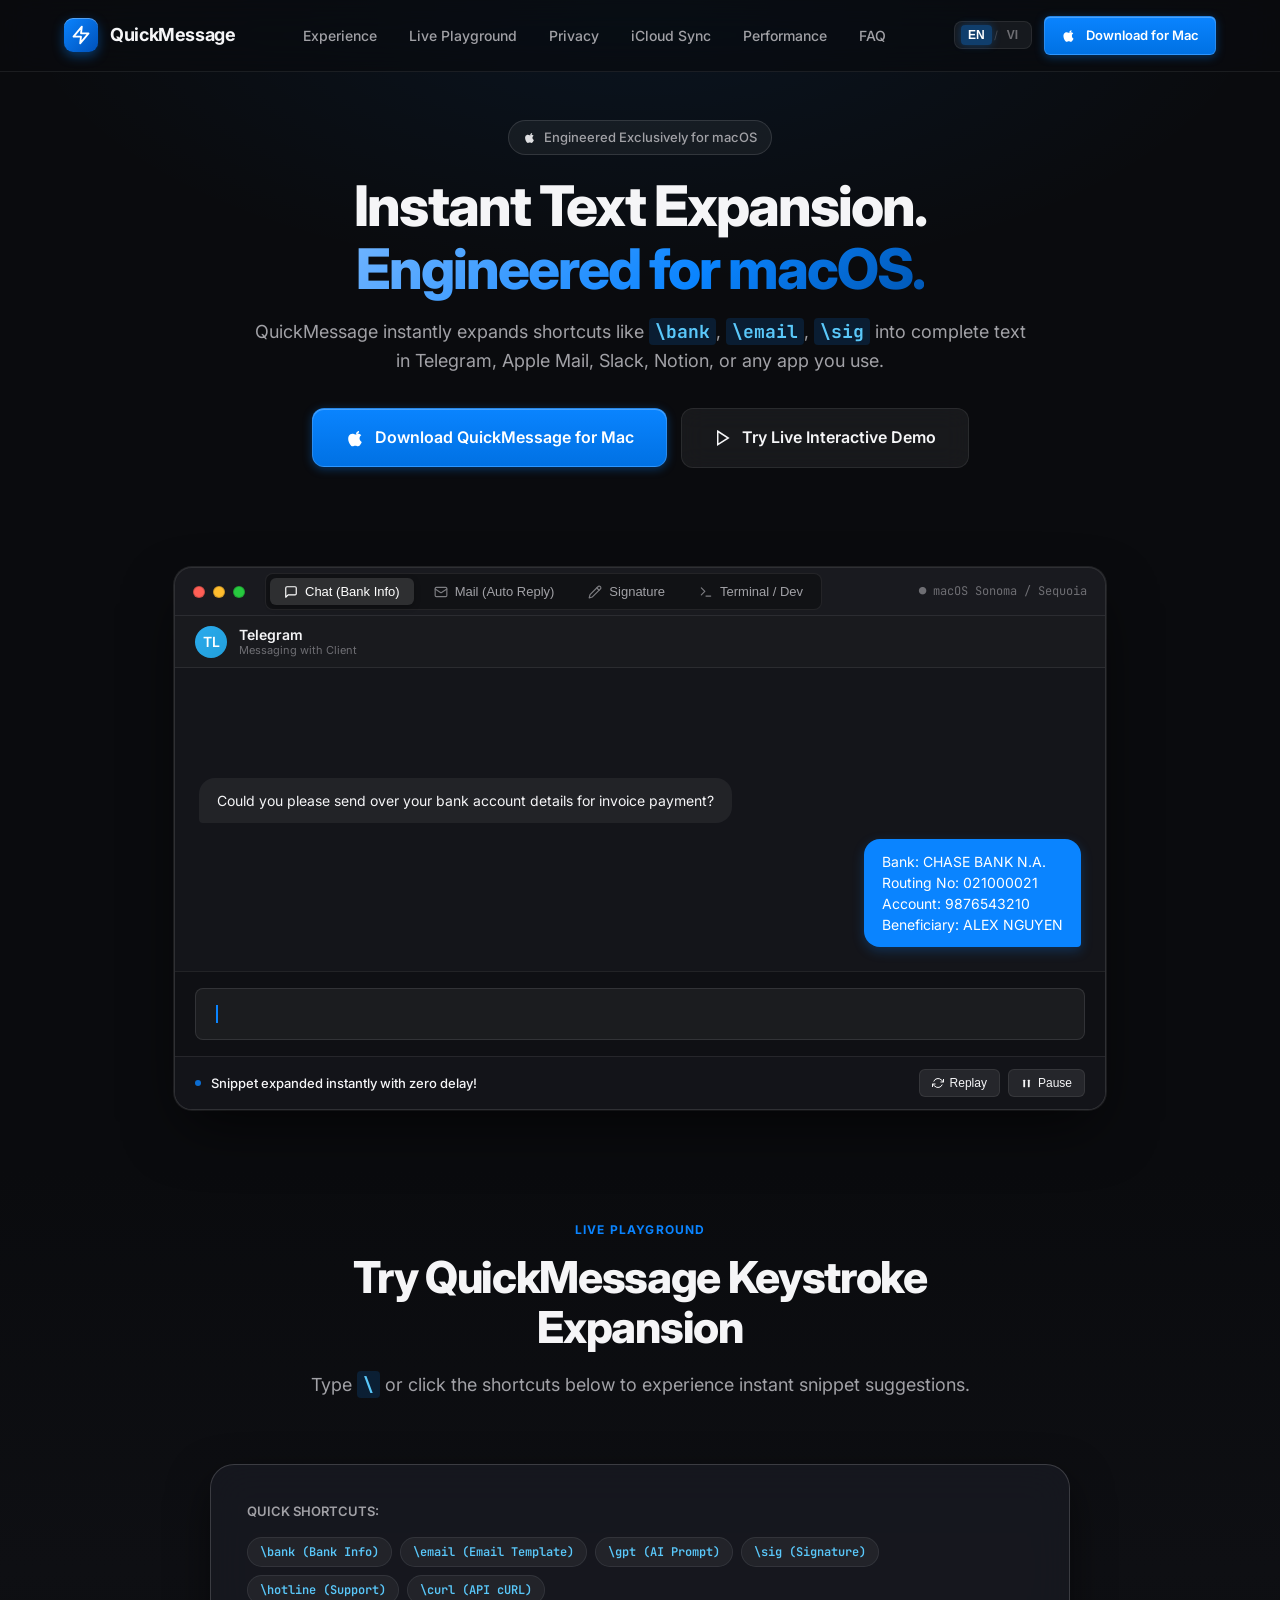
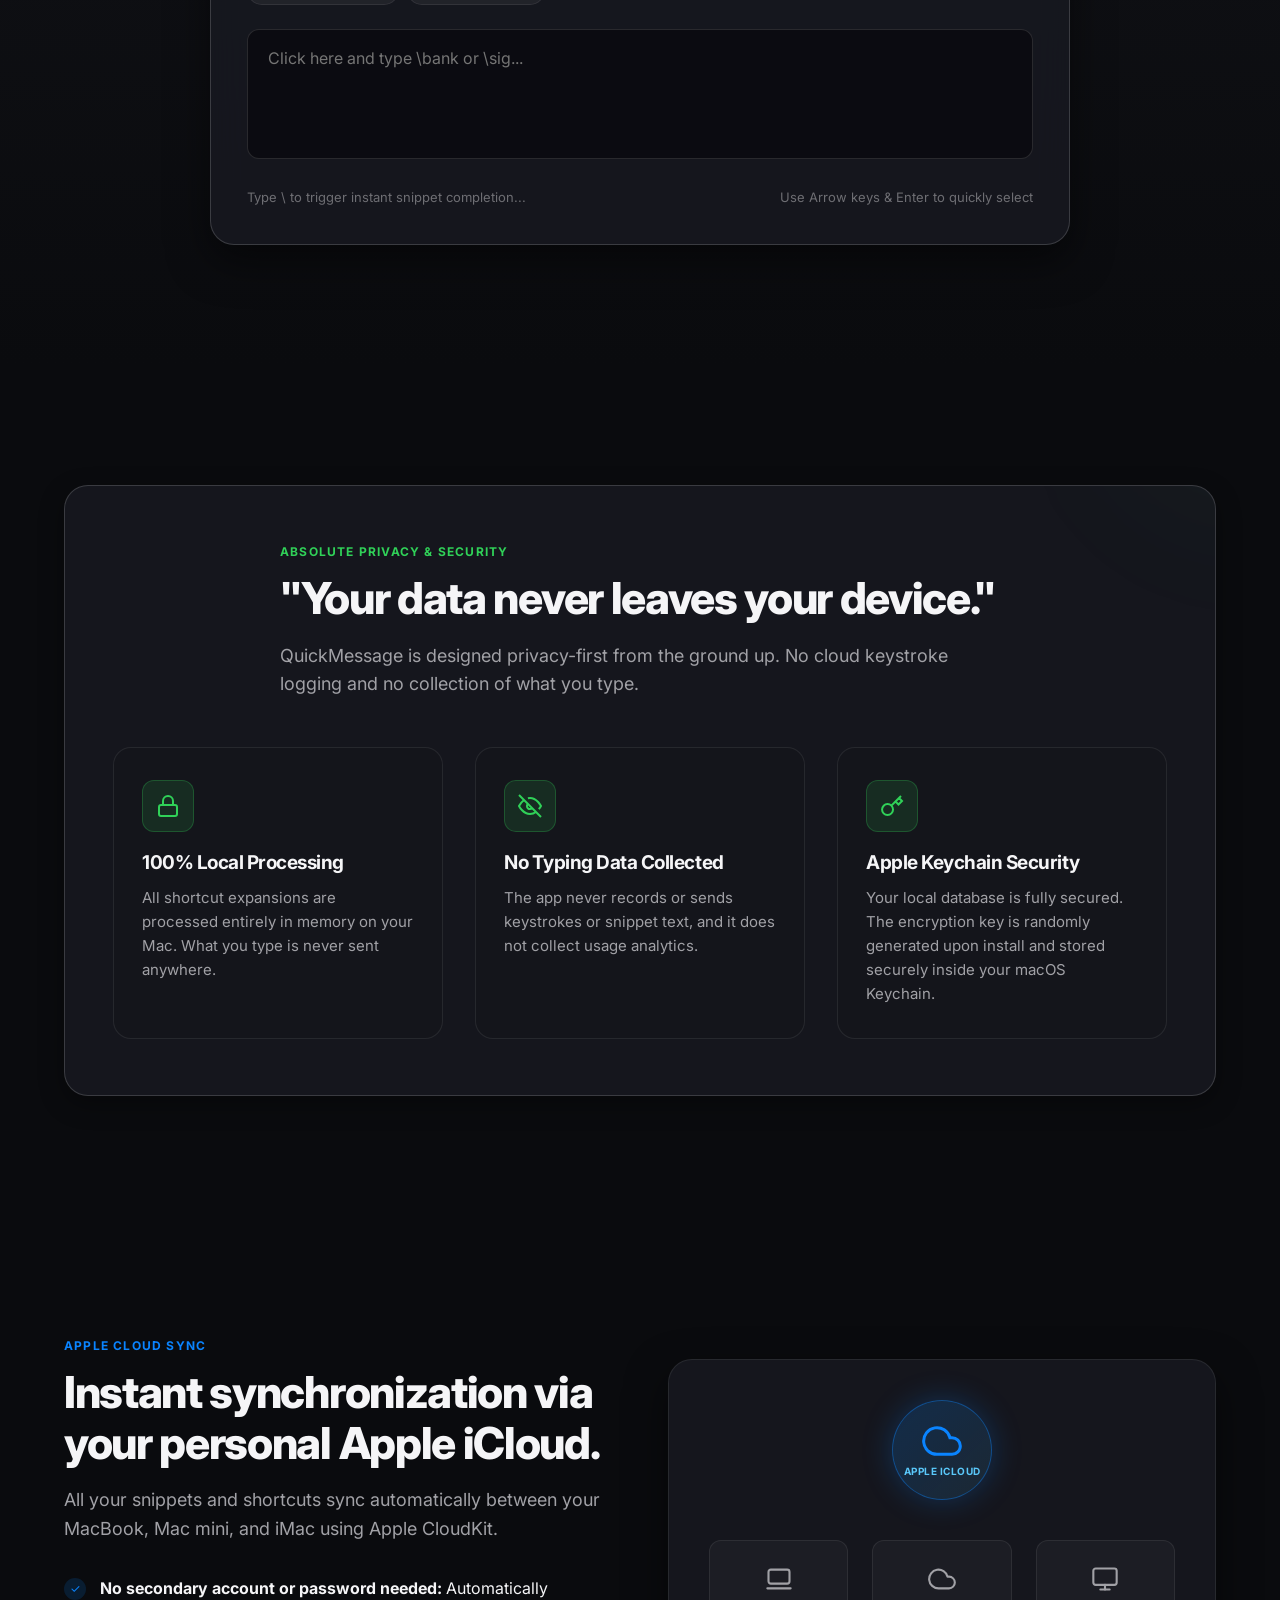
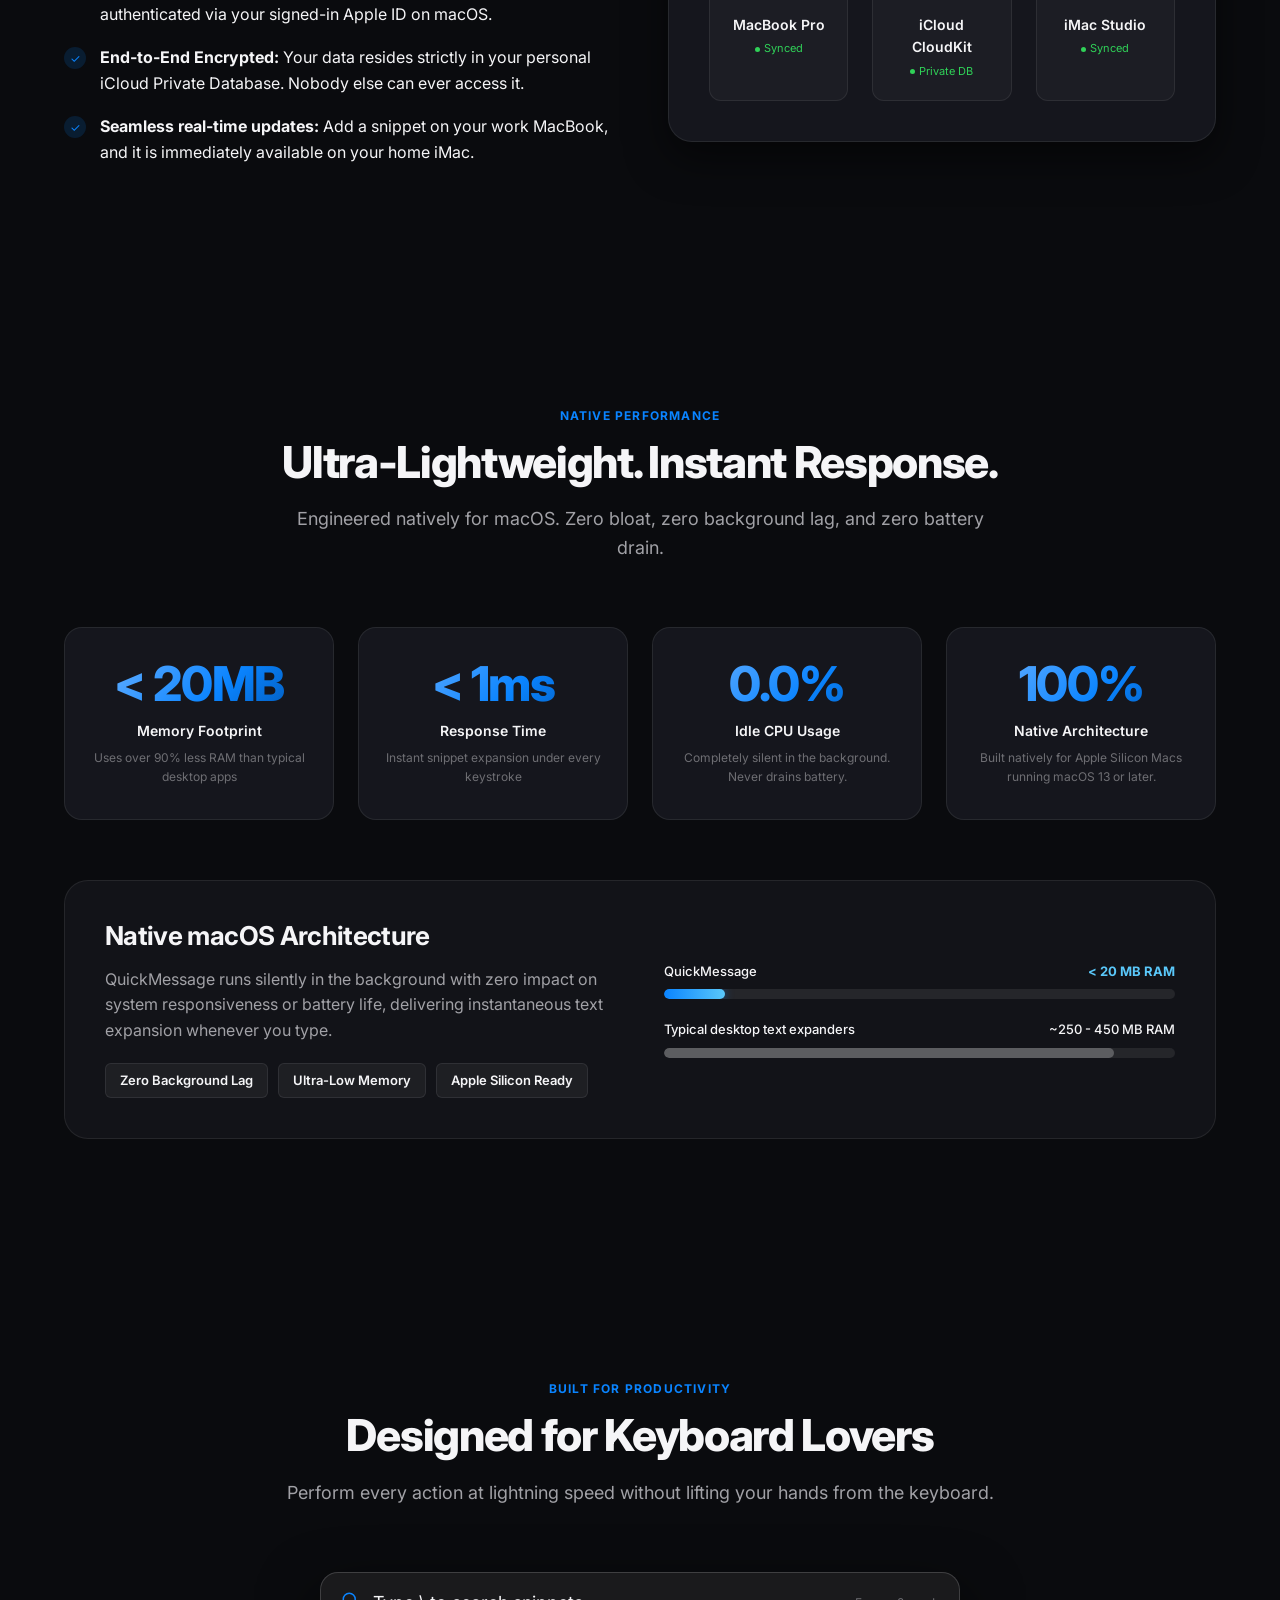
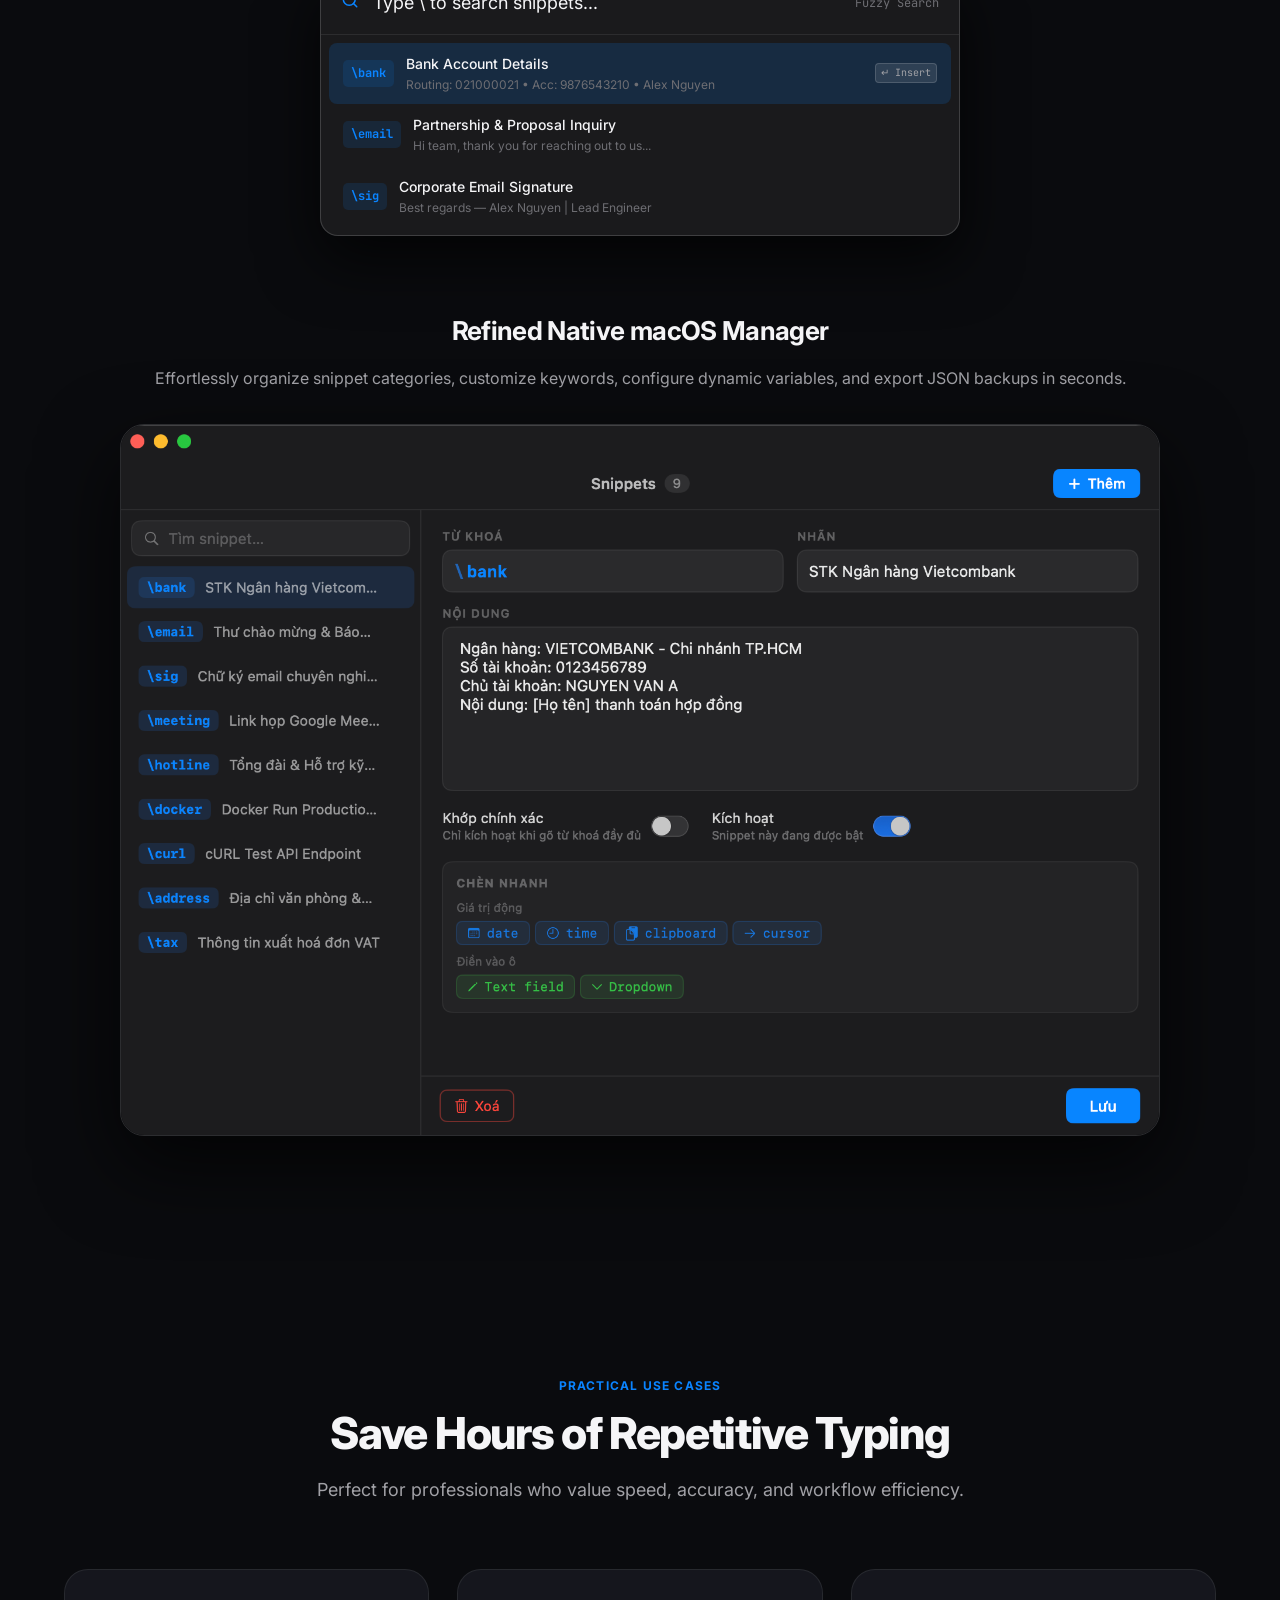
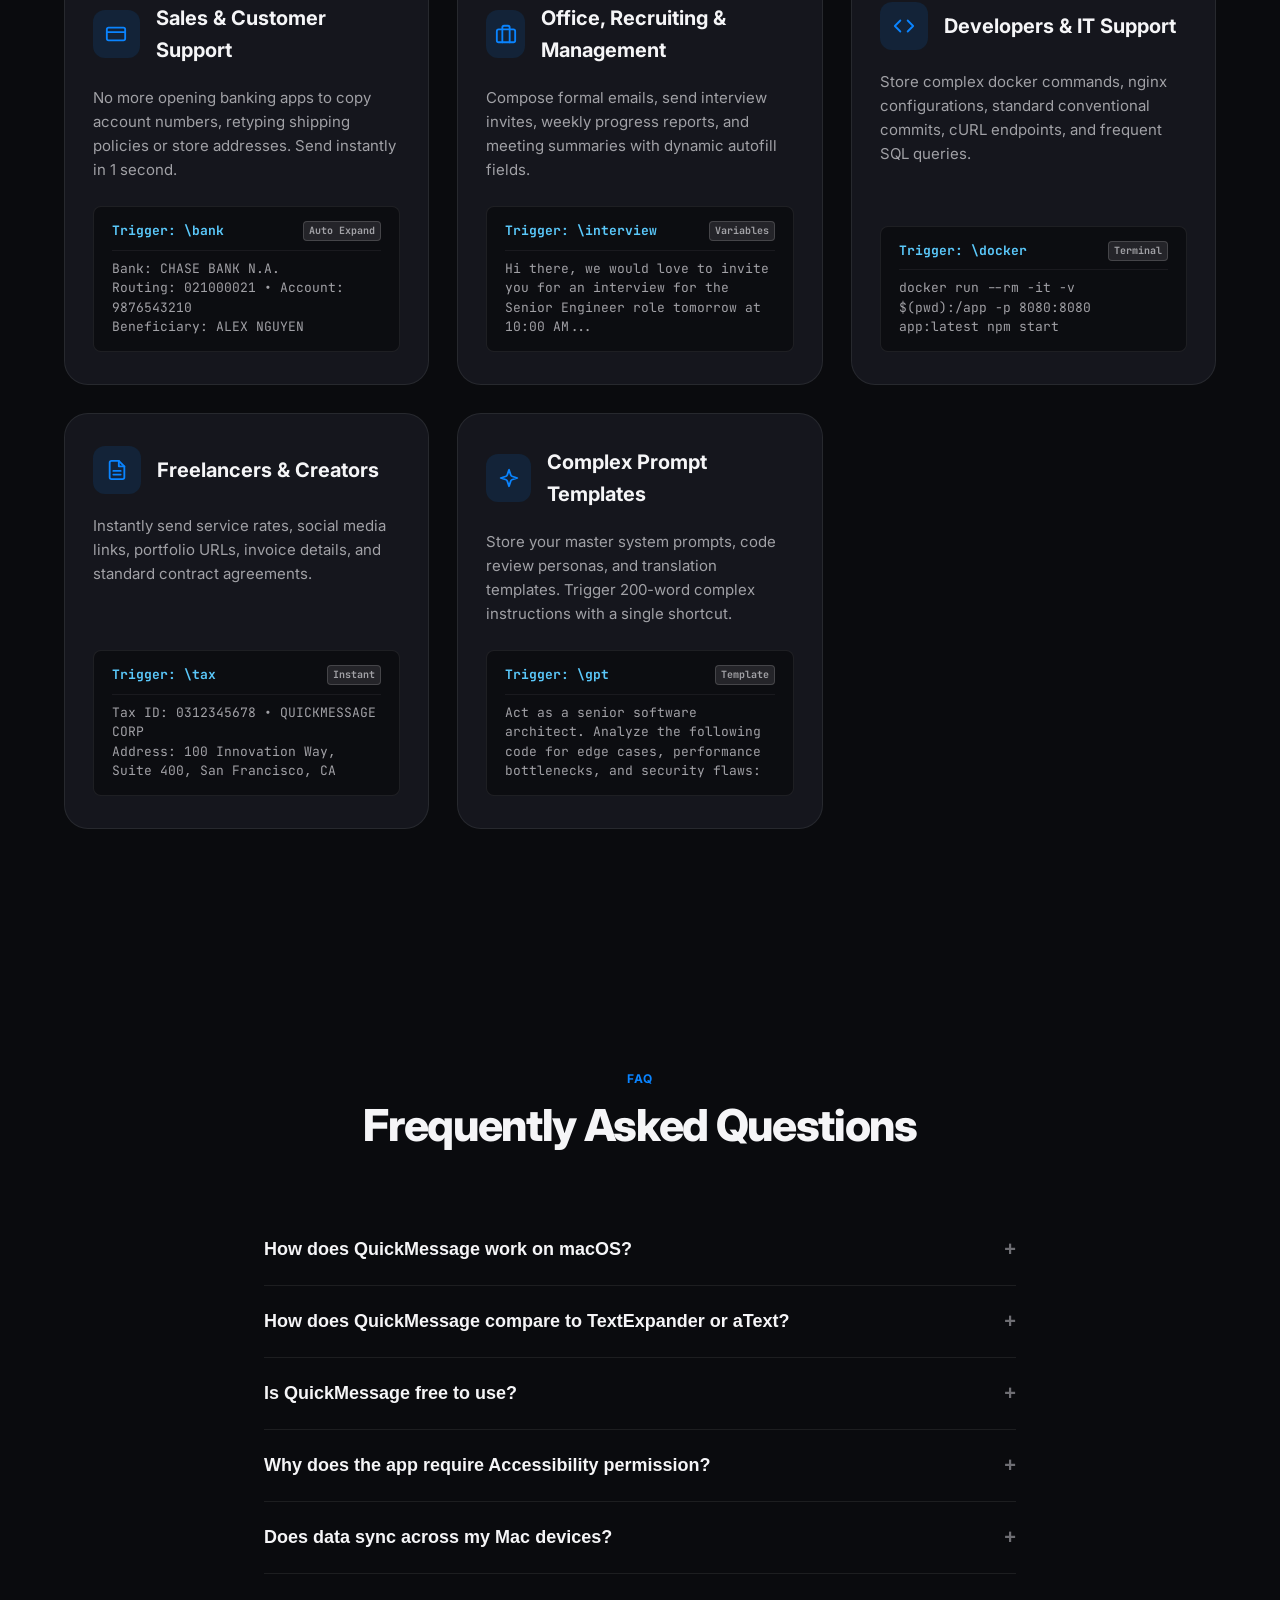
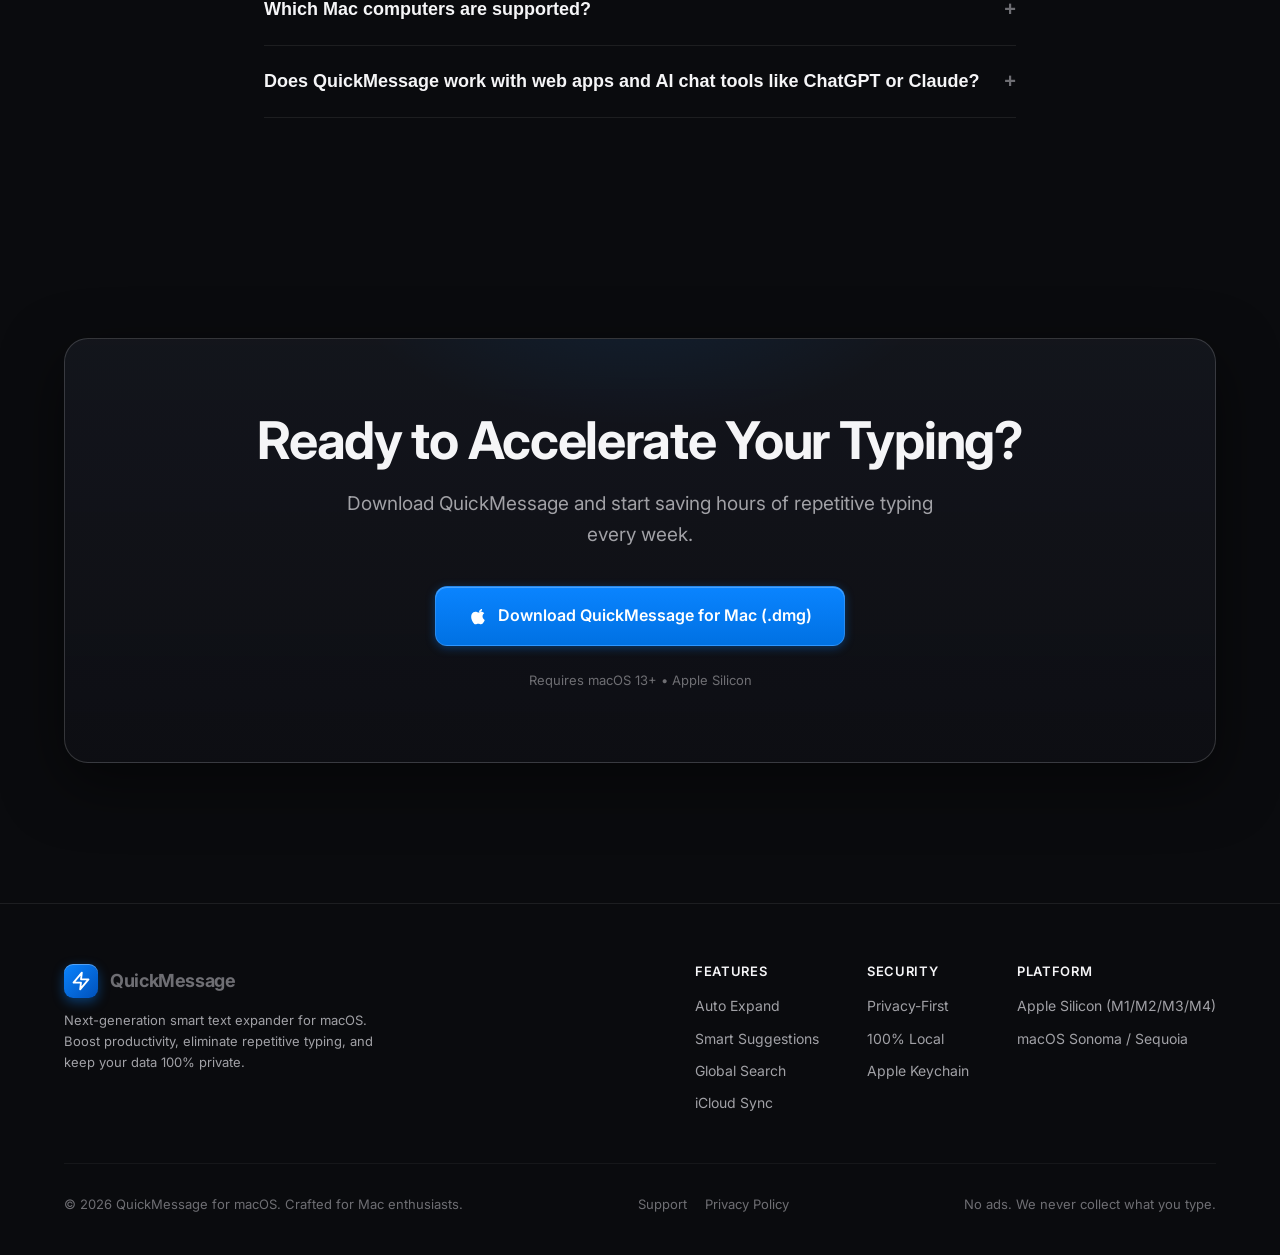
==== commit 83ddb493: "feat: update download buttons to direct DMG installer on GitHub Releases" ====
--- a/index.html
+++ b/index.html
@@ -47,8 +47,8 @@
     "screenshot": "https://www.qmessage.online/assets/app-preview.png",
     "operatingSystem": "macOS 13.0 or later",
     "applicationCategory": "ProductivityApplication",
-    "downloadUrl": "https://apps.apple.com/us/app/quickmessage-text-expander/id6818796098",
-    "installUrl": "https://apps.apple.com/us/app/quickmessage-text-expander/id6818796098",
+    "downloadUrl": "https://github.com/Nguyenhongphuc98/QuickMessage-Release/releases/latest/download/QuickMessage.dmg",
+    "installUrl": "https://github.com/Nguyenhongphuc98/QuickMessage-Release/releases/latest/download/QuickMessage.dmg",
     "description": "Native macOS text expander and snippet manager. Expand custom shortcuts into complete text templates instantly across all macOS apps with 100% offline local processing and encrypted iCloud sync.",
     "offers": {
       "@type": "Offer",
@@ -94,7 +94,7 @@
         "name": "Is QuickMessage free to use?",
         "acceptedAnswer": {
           "@type": "Answer",
-          "text": "Yes, QuickMessage is free to download on the Mac App Store. You get instant keystroke expansion, local encryption via Apple Keychain, and secure personal iCloud synchronization with zero subscriptions or intrusive ads."
+          "text": "Yes, QuickMessage is free to download for macOS. You get instant keystroke expansion, local encryption via Apple Keychain, and secure personal iCloud synchronization with zero subscriptions or intrusive ads."
         }
       },
       {
@@ -171,7 +171,7 @@
           <button class="lang-btn" data-lang="vi">VI</button>
         </div>
 
-        <a href="https://apps.apple.com/us/app/quickmessage-text-expander/id6818796098" target="_blank" rel="noopener noreferrer" class="btn btn-primary btn-sm">
+        <a href="https://github.com/Nguyenhongphuc98/QuickMessage-Release/releases/latest/download/QuickMessage.dmg" data-download-dmg class="btn btn-primary btn-sm">
           <svg width="15" height="15" viewBox="0 0 24 24" fill="currentColor">
             <path d="M18.71 19.5c-.83 1.24-1.71 2.45-3.05 2.47-1.34.03-1.77-.79-3.29-.79-1.53 0-2 .77-3.27.82-1.31.05-2.3-1.32-3.14-2.53C4.25 17 2.94 12.45 4.7 9.39c.87-1.52 2.43-2.48 4.12-2.51 1.28-.02 2.5.87 3.29.87.78 0 2.26-1.07 3.81-.91.65.03 2.47.26 3.64 1.98-.09.06-2.17 1.28-2.15 3.81.03 3.02 2.65 4.03 2.68 4.04-.03.07-.42 1.44-1.38 2.83M15.97 6.37c.61-.75 1.04-1.8 0.92-2.85-.9.04-2.02.6-2.66 1.36-.58.68-1.09 1.76-0.96 2.79 1.01.08 2.06-.52 2.7-1.3"/>
           </svg>
@@ -203,7 +203,7 @@
       </p>
 
       <div class="hero-actions">
-        <a href="https://apps.apple.com/us/app/quickmessage-text-expander/id6818796098" target="_blank" rel="noopener noreferrer" class="btn btn-primary btn-lg">
+        <a href="https://github.com/Nguyenhongphuc98/QuickMessage-Release/releases/latest/download/QuickMessage.dmg" data-download-dmg class="btn btn-primary btn-lg">
           <svg width="20" height="20" viewBox="0 0 24 24" fill="currentColor">
             <path d="M18.71 19.5c-.83 1.24-1.71 2.45-3.05 2.47-1.34.03-1.77-.79-3.29-.79-1.53 0-2 .77-3.27.82-1.31.05-2.3-1.32-3.14-2.53C4.25 17 2.94 12.45 4.7 9.39c.87-1.52 2.43-2.48 4.12-2.51 1.28-.02 2.5.87 3.29.87.78 0 2.26-1.07 3.81-.91.65.03 2.47.26 3.64 1.98-.09.06-2.17 1.28-2.15 3.81.03 3.02 2.65 4.03 2.68 4.04-.03.07-.42 1.44-1.38 2.83M15.97 6.37c.61-.75 1.04-1.8 0.92-2.85-.9.04-2.02.6-2.66 1.36-.58.68-1.09 1.76-0.96 2.79 1.01.08 2.06-.52 2.7-1.3"/>
           </svg>
@@ -855,7 +855,7 @@
         </button>
         <div class="faq-answer">
           <div class="faq-answer-inner" data-i18n="faq.a_price">
-            Yes, QuickMessage is free to download on the Mac App Store. You get instant keystroke expansion, local encryption via Apple Keychain, and secure personal iCloud synchronization with zero subscriptions or intrusive ads.
+            Yes, QuickMessage is free to download for macOS. You get instant keystroke expansion, local encryption via Apple Keychain, and secure personal iCloud synchronization with zero subscriptions or intrusive ads.
           </div>
         </div>
       </div>
@@ -920,7 +920,7 @@
         </p>
 
         <div class="cta-buttons">
-          <a href="https://apps.apple.com/us/app/quickmessage-text-expander/id6818796098" target="_blank" rel="noopener noreferrer" class="btn btn-primary btn-lg">
+          <a href="https://github.com/Nguyenhongphuc98/QuickMessage-Release/releases/latest/download/QuickMessage.dmg" data-download-dmg class="btn btn-primary btn-lg">
             <svg width="20" height="20" viewBox="0 0 24 24" fill="currentColor">
               <path d="M18.71 19.5c-.83 1.24-1.71 2.45-3.05 2.47-1.34.03-1.77-.79-3.29-.79-1.53 0-2 .77-3.27.82-1.31.05-2.3-1.32-3.14-2.53C4.25 17 2.94 12.45 4.7 9.39c.87-1.52 2.43-2.48 4.12-2.51 1.28-.02 2.5.87 3.29.87.78 0 2.26-1.07 3.81-.91.65.03 2.47.26 3.64 1.98-.09.06-2.17 1.28-2.15 3.81.03 3.02 2.65 4.03 2.68 4.04-.03.07-.42 1.44-1.38 2.83M15.97 6.37c.61-.75 1.04-1.8 0.92-2.85-.9.04-2.02.6-2.66 1.36-.58.68-1.09 1.76-0.96 2.79 1.01.08 2.06-.52 2.7-1.3"/>
             </svg>
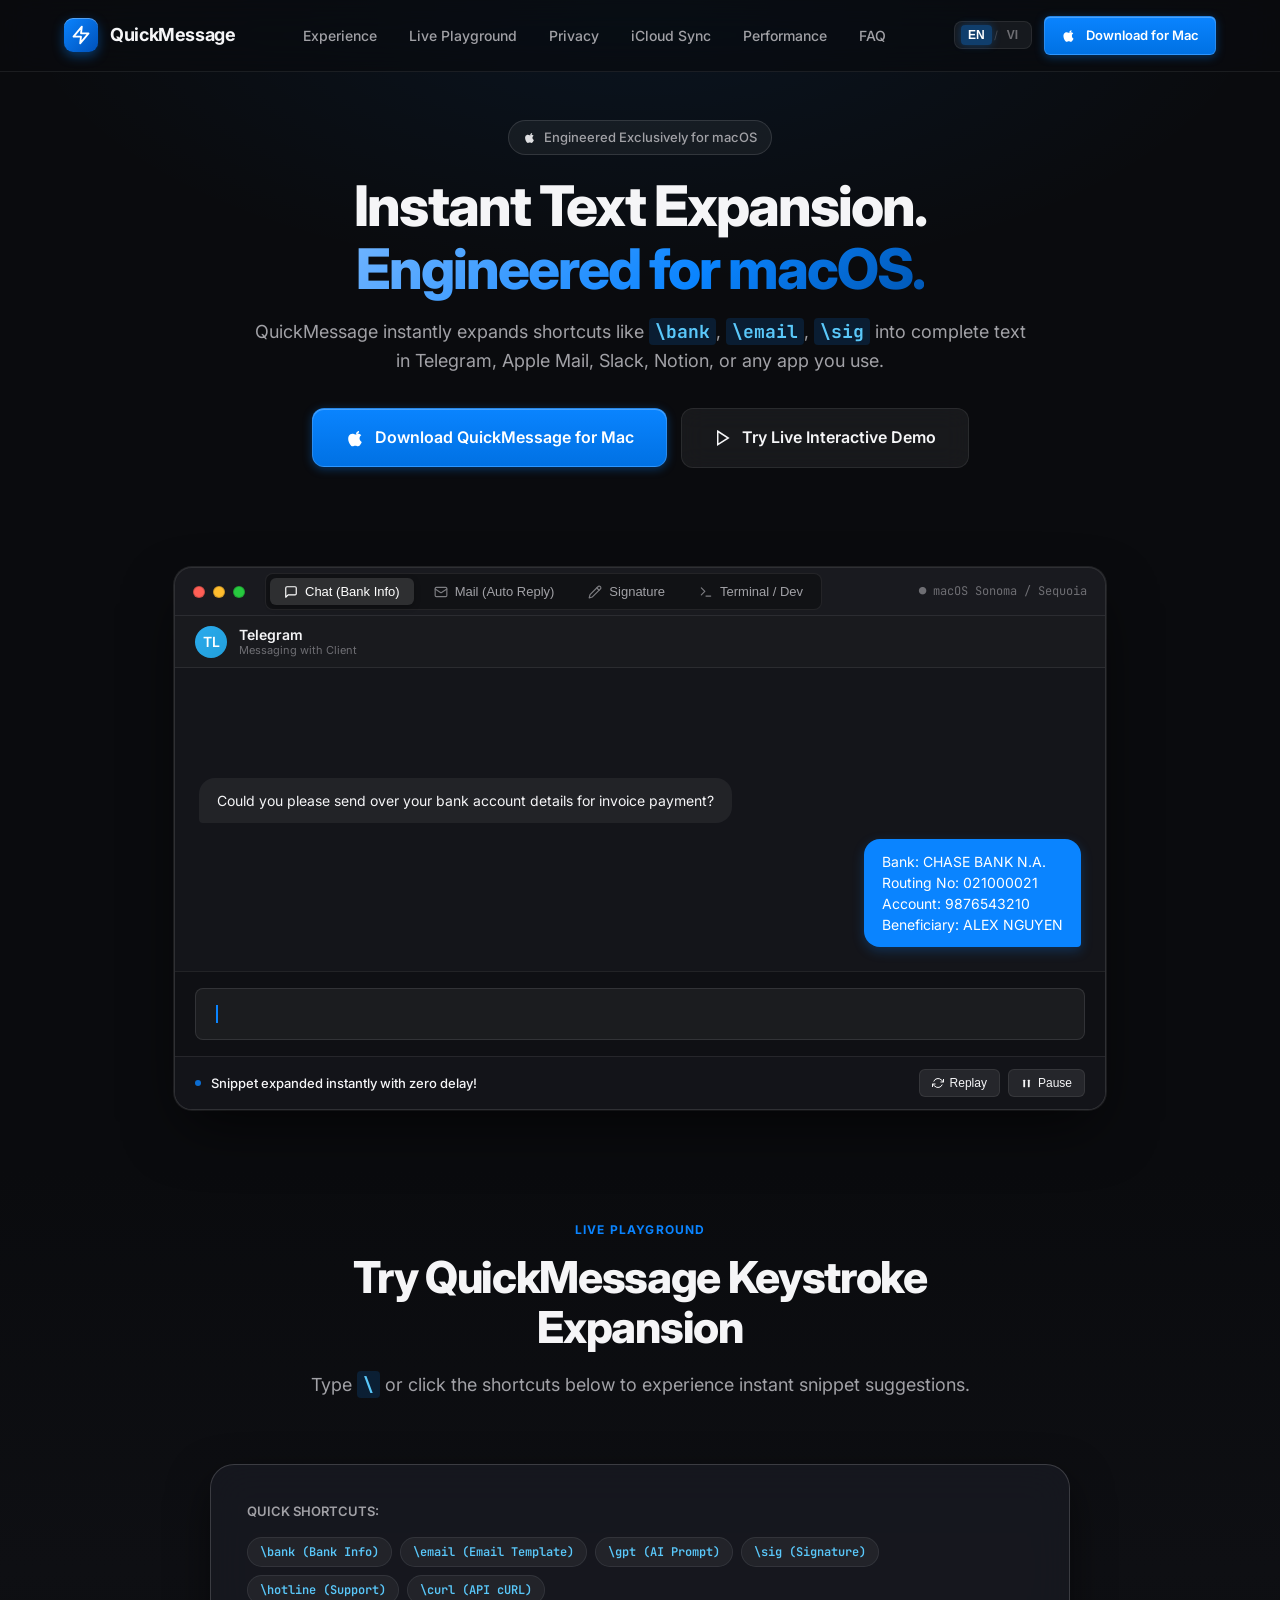
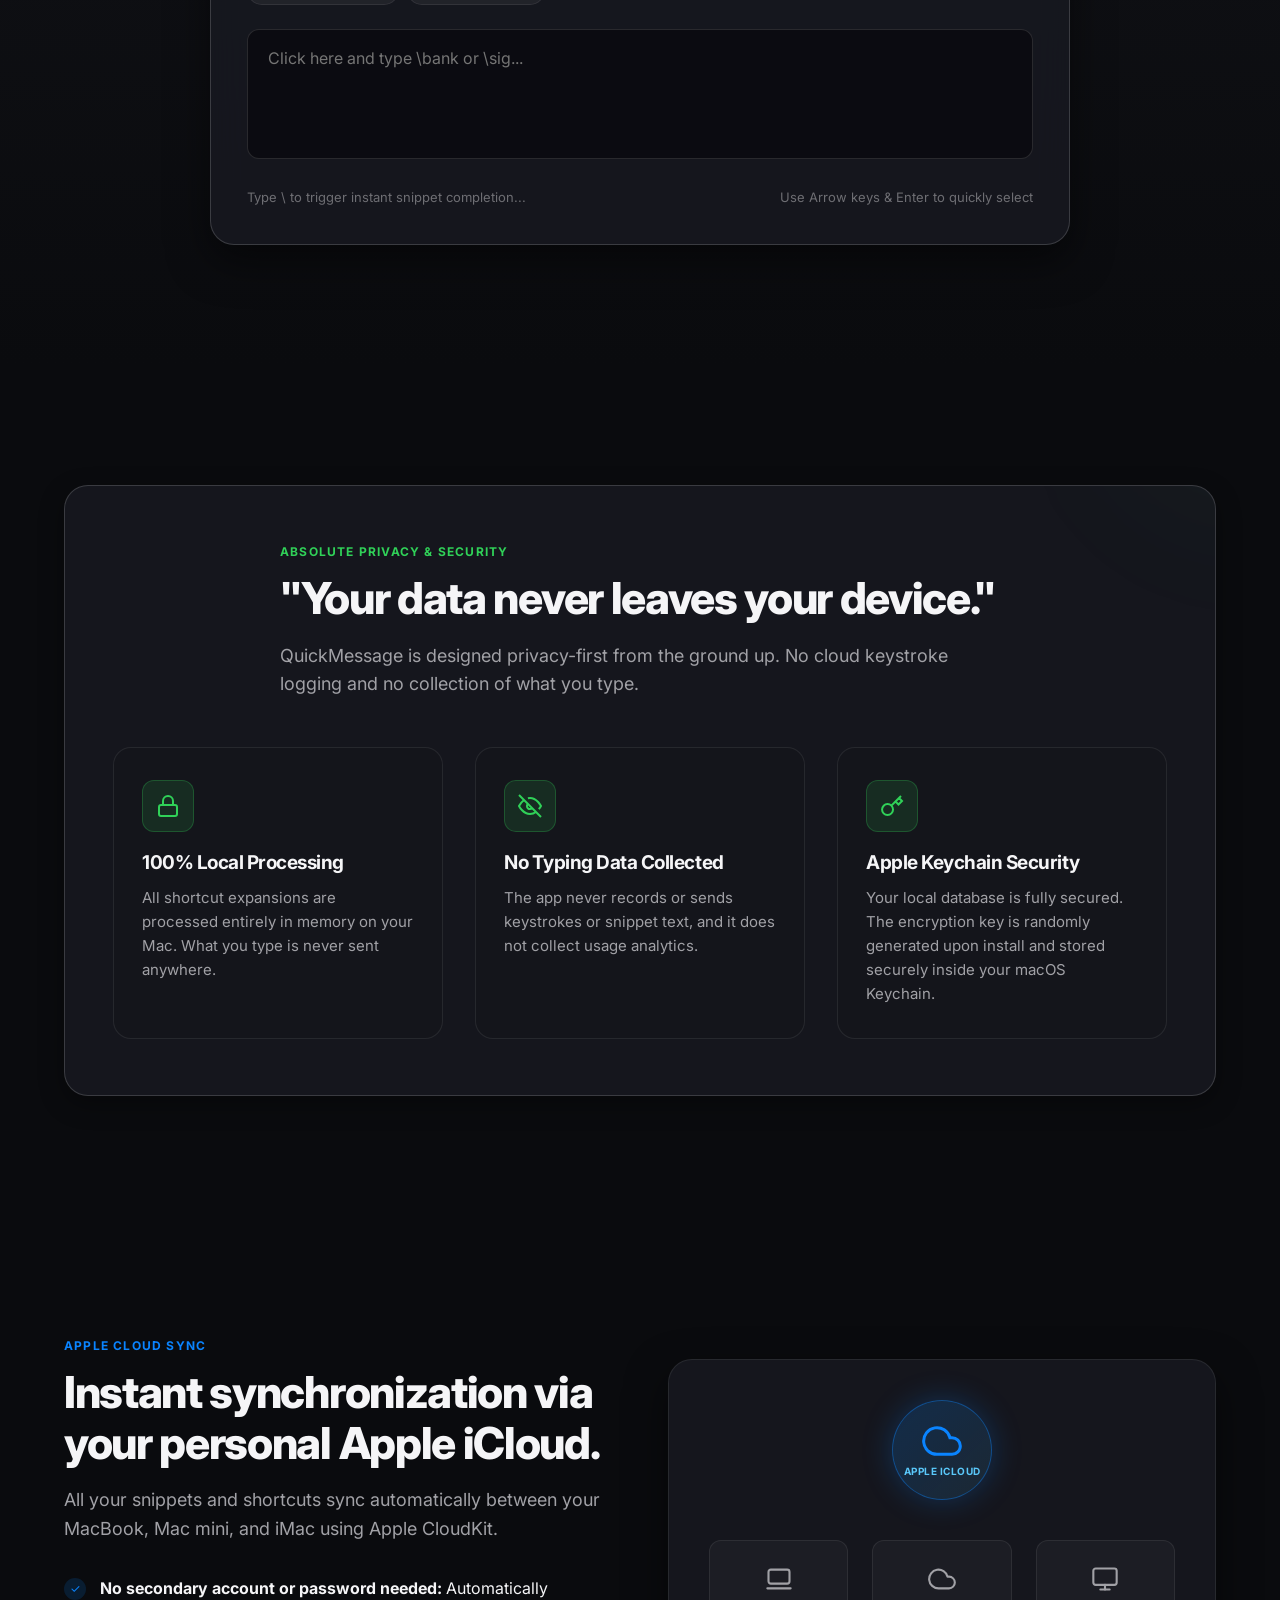
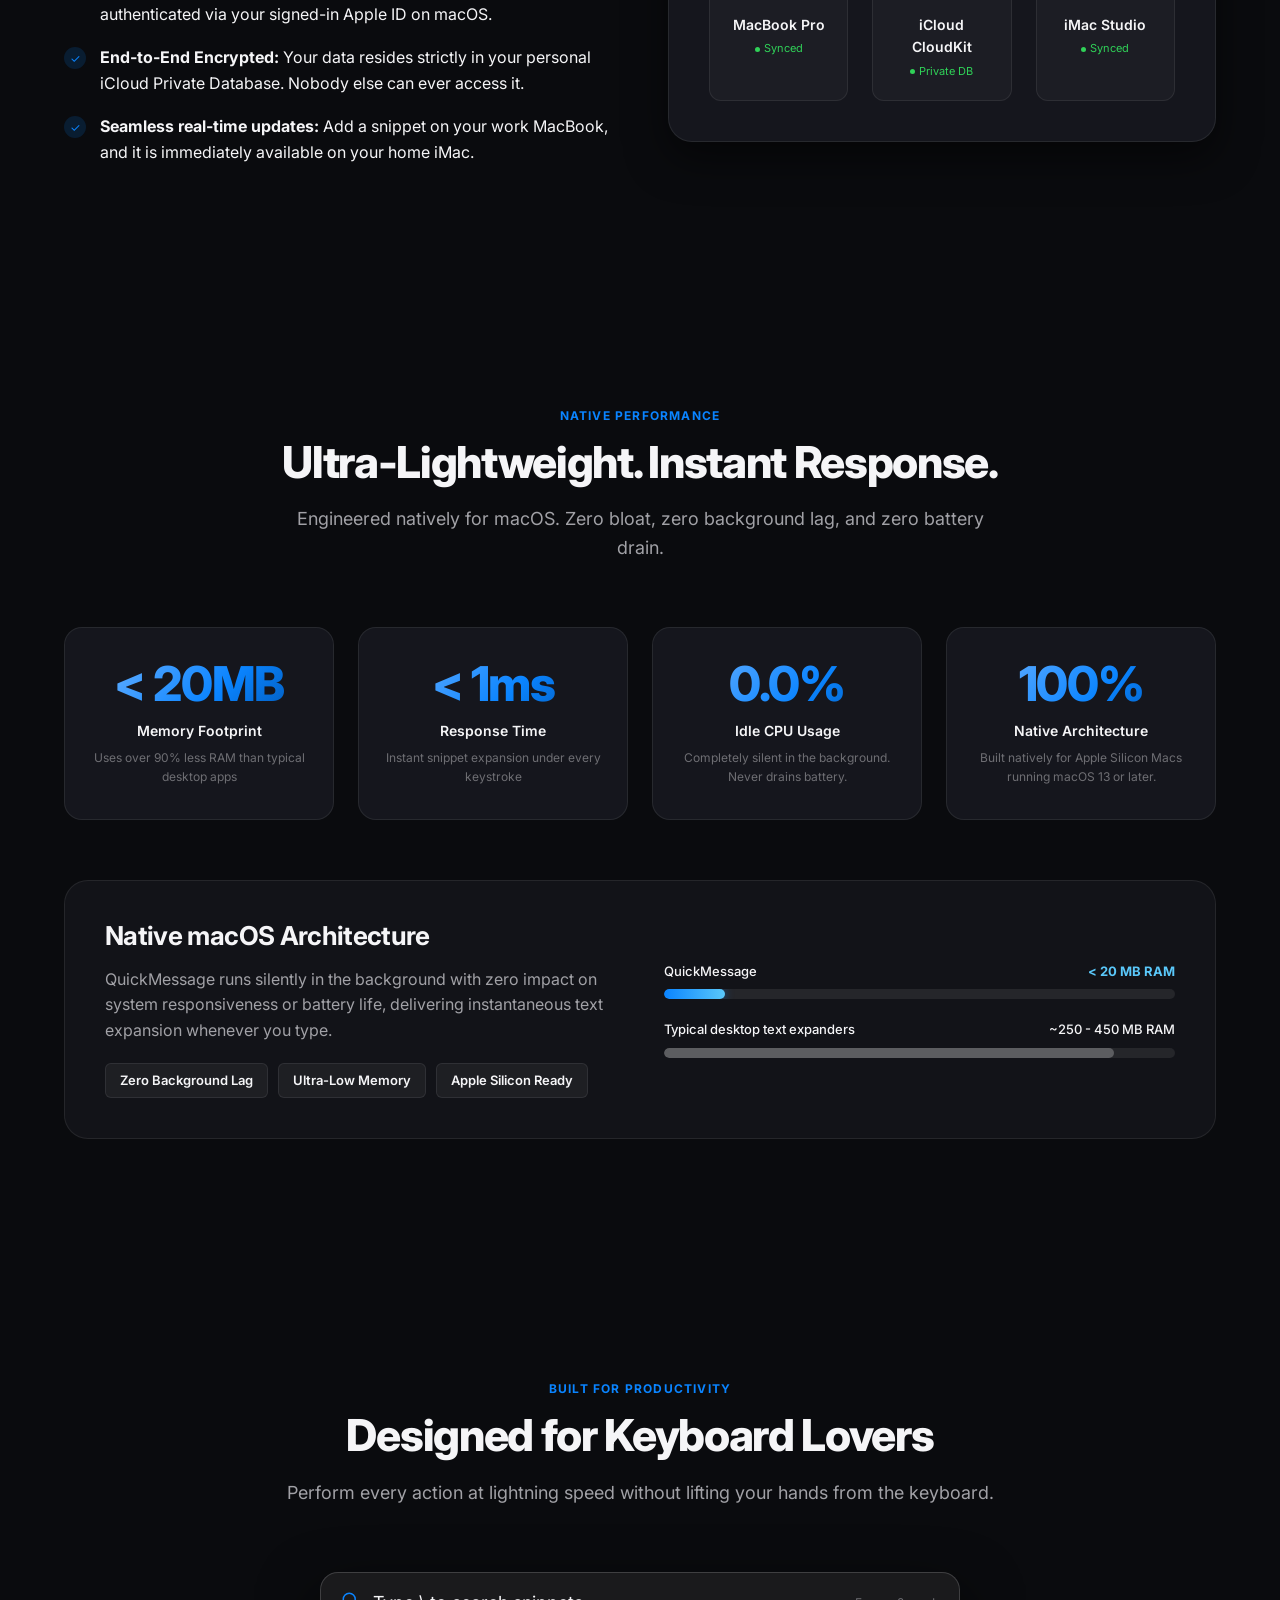
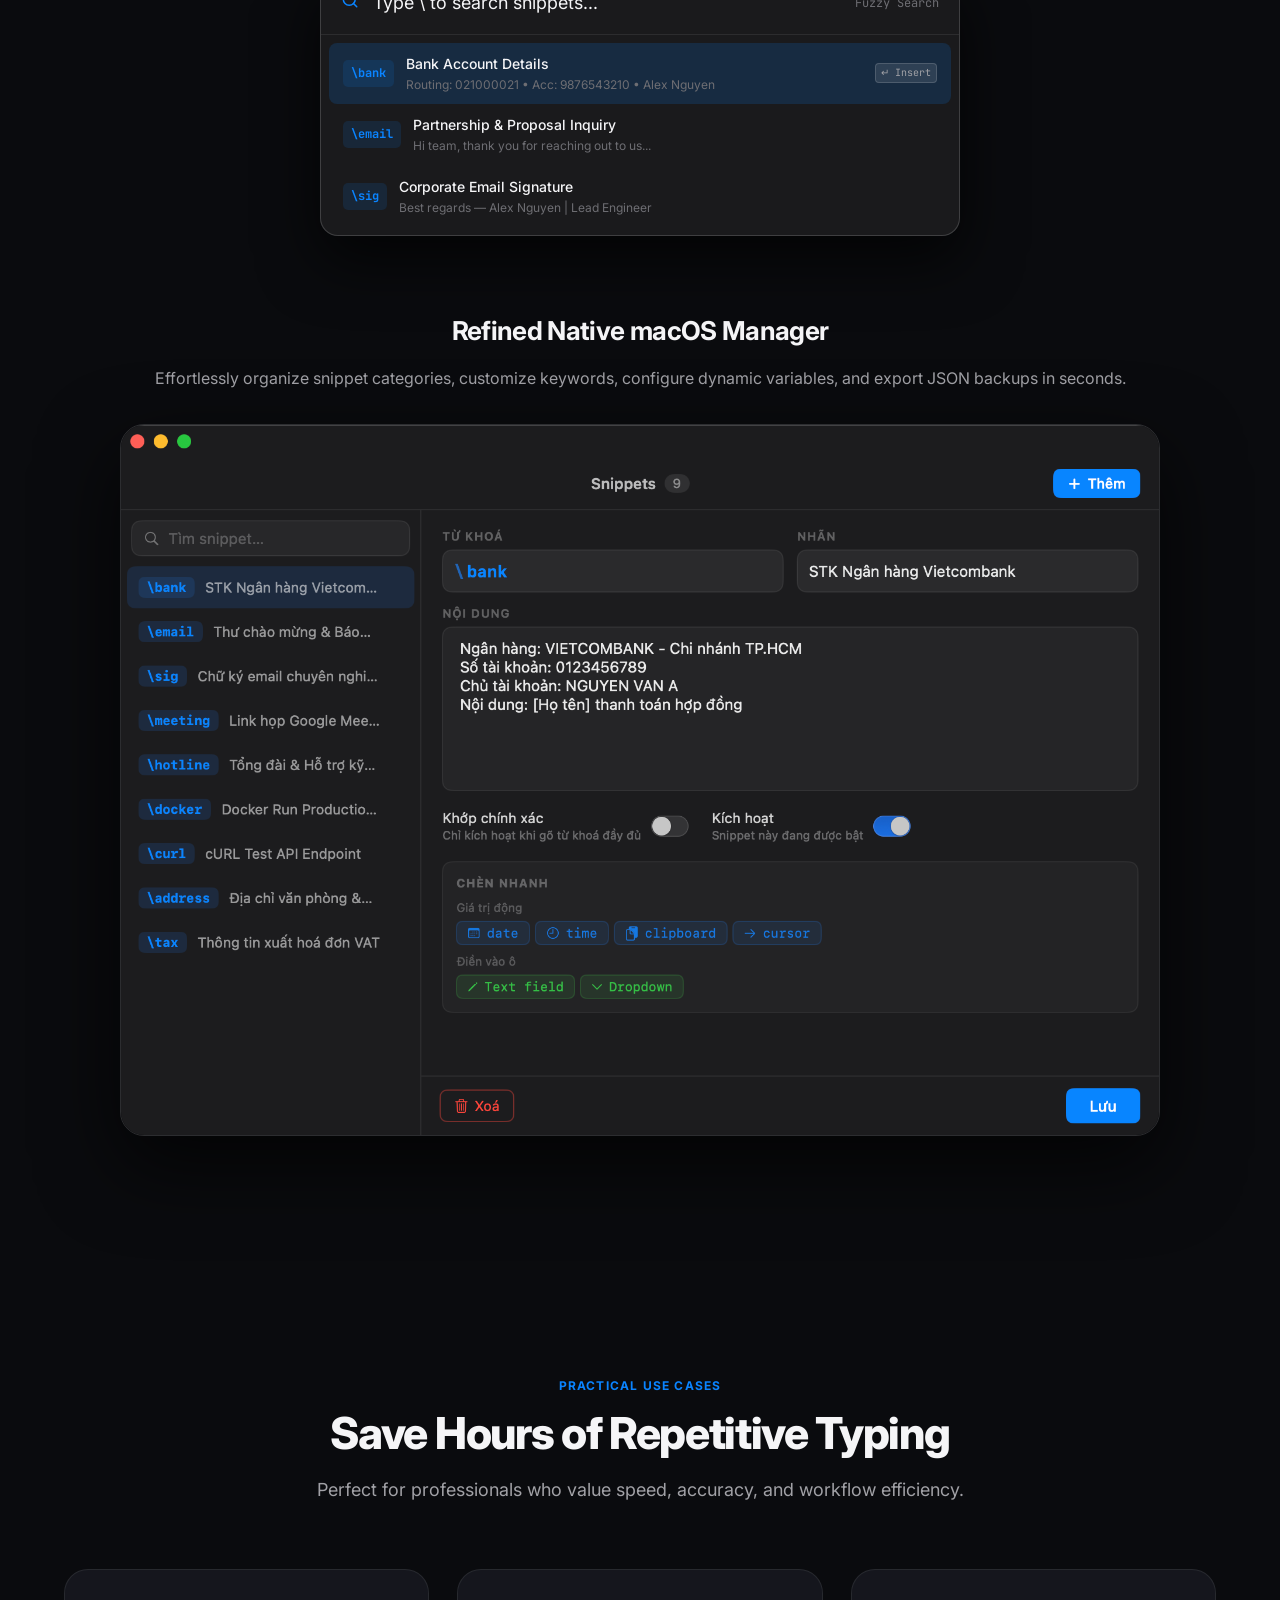
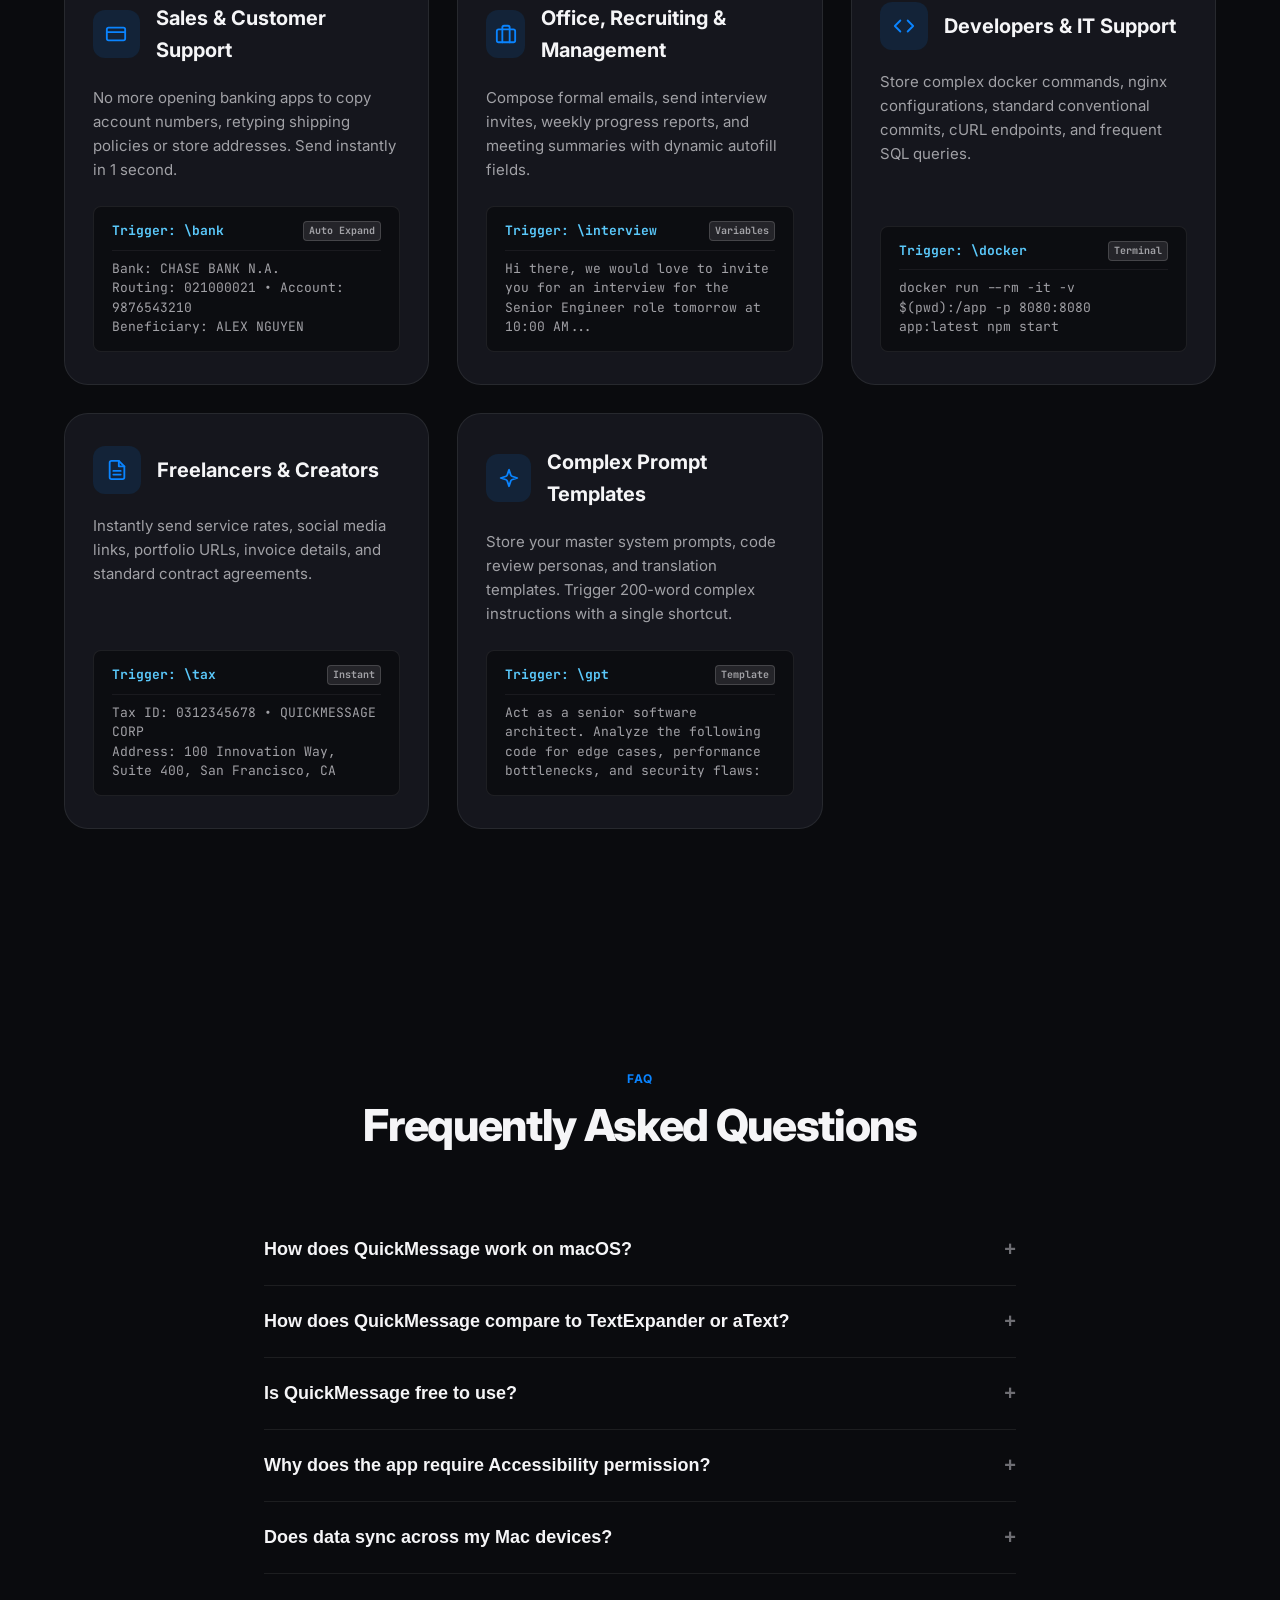
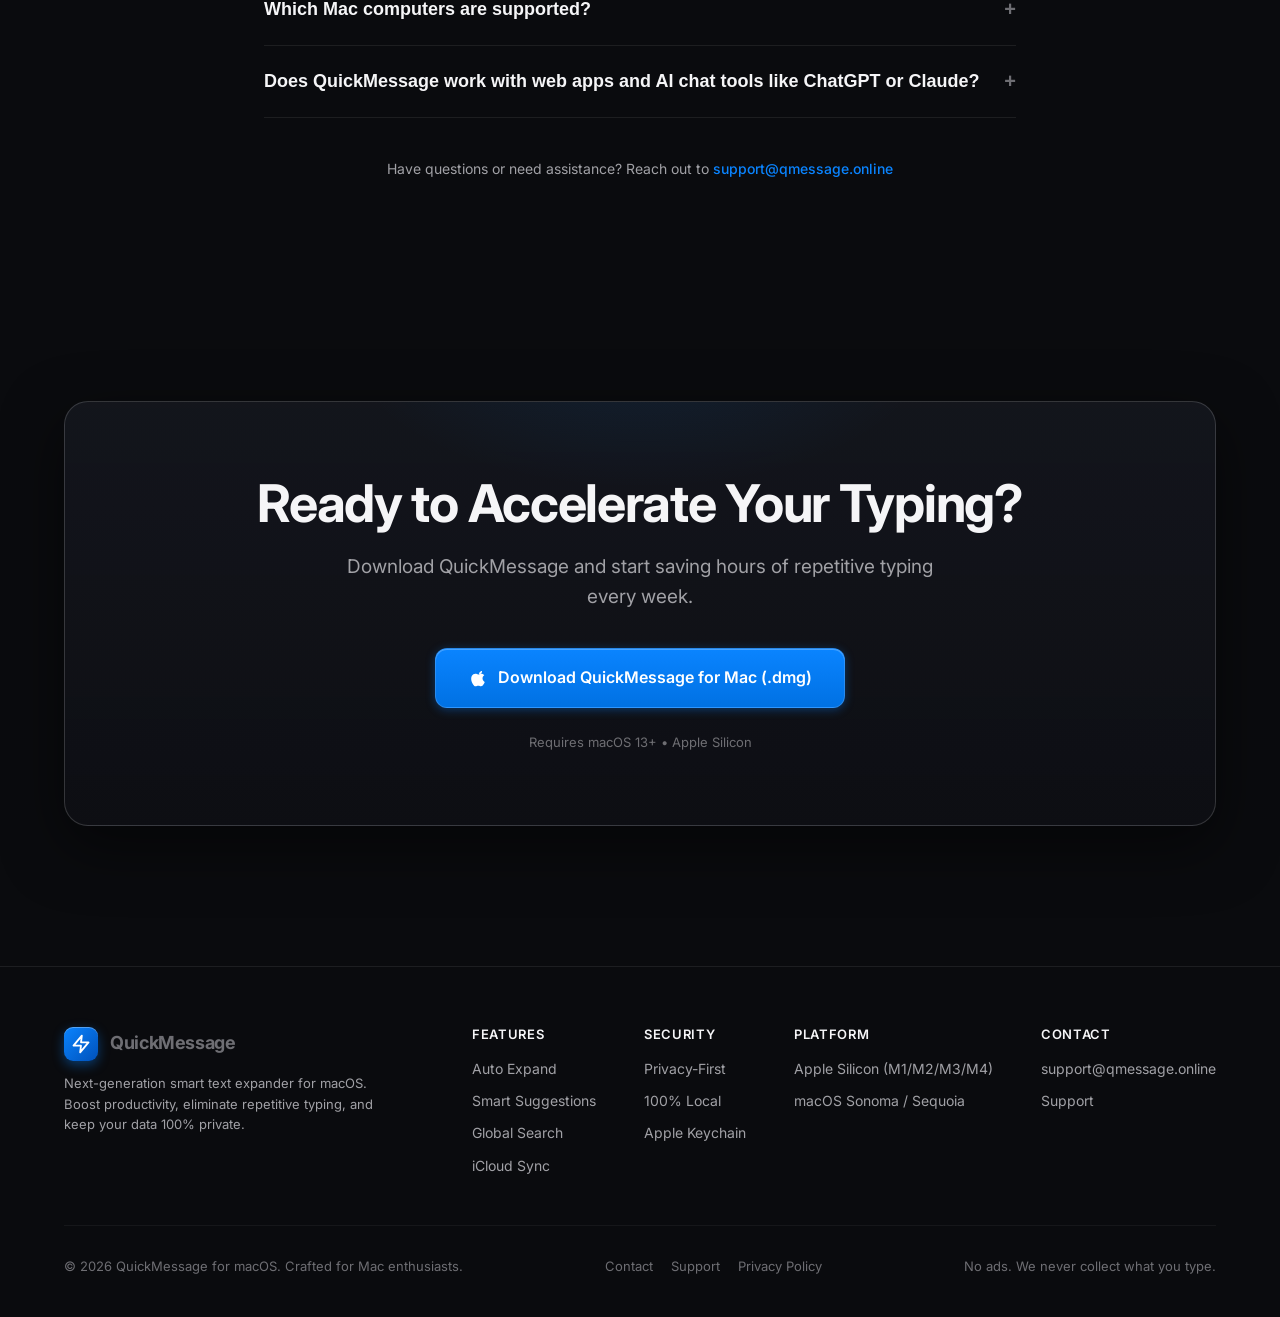
==== commit eac4381f: "feat: add contact email support@qmessage.online across site" ====
--- a/index.html
+++ b/index.html
@@ -49,6 +49,12 @@
     "applicationCategory": "ProductivityApplication",
     "downloadUrl": "https://github.com/Nguyenhongphuc98/QuickMessage-Release/releases/latest/download/QuickMessage.dmg",
     "installUrl": "https://github.com/Nguyenhongphuc98/QuickMessage-Release/releases/latest/download/QuickMessage.dmg",
+    "author": {
+      "@type": "Organization",
+      "name": "QuickMessage",
+      "url": "https://www.qmessage.online/",
+      "email": "support@qmessage.online"
+    },
     "description": "Native macOS text expander and snippet manager. Expand custom shortcuts into complete text templates instantly across all macOS apps with 100% offline local processing and encrypted iCloud sync.",
     "offers": {
       "@type": "Offer",
@@ -137,6 +143,15 @@
   <link rel="preconnect" href="https://fonts.googleapis.com">
   <link rel="preconnect" href="https://fonts.gstatic.com" crossorigin>
   <link href="https://fonts.googleapis.com/css2?family=Inter:wght@400;500;600;700;800&family=JetBrains+Mono:wght@400;500;700&display=swap" rel="stylesheet">
+
+  <!-- Google Analytics 4 -->
+  <script async src="https://www.googletagmanager.com/gtag/js?id=G-FERDHQZZDM"></script>
+  <script>
+    window.dataLayer = window.dataLayer || [];
+    function gtag(){dataLayer.push(arguments);}
+    gtag('js', new Date());
+    gtag('config', 'G-FERDHQZZDM');
+  </script>
 </head>
 <body>
 
@@ -171,7 +186,7 @@
           <button class="lang-btn" data-lang="vi">VI</button>
         </div>
 
-        <a href="https://github.com/Nguyenhongphuc98/QuickMessage-Release/releases/latest/download/QuickMessage.dmg" data-download-dmg class="btn btn-primary btn-sm">
+        <a href="https://github.com/Nguyenhongphuc98/QuickMessage-Release/releases/latest/download/QuickMessage.dmg" data-download-dmg="navbar" class="btn btn-primary btn-sm">
           <svg width="15" height="15" viewBox="0 0 24 24" fill="currentColor">
             <path d="M18.71 19.5c-.83 1.24-1.71 2.45-3.05 2.47-1.34.03-1.77-.79-3.29-.79-1.53 0-2 .77-3.27.82-1.31.05-2.3-1.32-3.14-2.53C4.25 17 2.94 12.45 4.7 9.39c.87-1.52 2.43-2.48 4.12-2.51 1.28-.02 2.5.87 3.29.87.78 0 2.26-1.07 3.81-.91.65.03 2.47.26 3.64 1.98-.09.06-2.17 1.28-2.15 3.81.03 3.02 2.65 4.03 2.68 4.04-.03.07-.42 1.44-1.38 2.83M15.97 6.37c.61-.75 1.04-1.8 0.92-2.85-.9.04-2.02.6-2.66 1.36-.58.68-1.09 1.76-0.96 2.79 1.01.08 2.06-.52 2.7-1.3"/>
           </svg>
@@ -203,14 +218,14 @@
       </p>
 
       <div class="hero-actions">
-        <a href="https://github.com/Nguyenhongphuc98/QuickMessage-Release/releases/latest/download/QuickMessage.dmg" data-download-dmg class="btn btn-primary btn-lg">
+        <a href="https://github.com/Nguyenhongphuc98/QuickMessage-Release/releases/latest/download/QuickMessage.dmg" data-download-dmg="hero" class="btn btn-primary btn-lg">
           <svg width="20" height="20" viewBox="0 0 24 24" fill="currentColor">
             <path d="M18.71 19.5c-.83 1.24-1.71 2.45-3.05 2.47-1.34.03-1.77-.79-3.29-.79-1.53 0-2 .77-3.27.82-1.31.05-2.3-1.32-3.14-2.53C4.25 17 2.94 12.45 4.7 9.39c.87-1.52 2.43-2.48 4.12-2.51 1.28-.02 2.5.87 3.29.87.78 0 2.26-1.07 3.81-.91.65.03 2.47.26 3.64 1.98-.09.06-2.17 1.28-2.15 3.81.03 3.02 2.65 4.03 2.68 4.04-.03.07-.42 1.44-1.38 2.83M15.97 6.37c.61-.75 1.04-1.8 0.92-2.85-.9.04-2.02.6-2.66 1.36-.58.68-1.09 1.76-0.96 2.79 1.01.08 2.06-.52 2.7-1.3"/>
           </svg>
           <span data-i18n="hero.btn.download">Download QuickMessage for Mac</span>
         </a>
 
-        <a href="#playground" class="btn btn-secondary btn-lg">
+        <a href="#playground" id="heroTryDemoBtn" class="btn btn-secondary btn-lg">
           <svg width="18" height="18" viewBox="0 0 24 24" fill="none" stroke="currentColor" stroke-width="2">
             <polygon points="5 3 19 12 5 21 5 3"/>
           </svg>
@@ -907,6 +922,11 @@
           </div>
         </div>
       </div>
+
+      <div class="faq-footer-note" style="text-align: center; margin-top: 40px; color: var(--text-secondary); font-size: 14px;">
+        <span data-i18n="faq.contact_prompt">Have questions or need assistance? Reach out to</span>
+        <a href="mailto:support@qmessage.online" style="color: var(--accent-blue); font-weight: 500; text-decoration: none;">support@qmessage.online</a>
+      </div>
     </div>
   </section>
 
@@ -920,7 +940,7 @@
         </p>
 
         <div class="cta-buttons">
-          <a href="https://github.com/Nguyenhongphuc98/QuickMessage-Release/releases/latest/download/QuickMessage.dmg" data-download-dmg class="btn btn-primary btn-lg">
+          <a href="https://github.com/Nguyenhongphuc98/QuickMessage-Release/releases/latest/download/QuickMessage.dmg" data-download-dmg="cta_bottom" class="btn btn-primary btn-lg">
             <svg width="20" height="20" viewBox="0 0 24 24" fill="currentColor">
               <path d="M18.71 19.5c-.83 1.24-1.71 2.45-3.05 2.47-1.34.03-1.77-.79-3.29-.79-1.53 0-2 .77-3.27.82-1.31.05-2.3-1.32-3.14-2.53C4.25 17 2.94 12.45 4.7 9.39c.87-1.52 2.43-2.48 4.12-2.51 1.28-.02 2.5.87 3.29.87.78 0 2.26-1.07 3.81-.91.65.03 2.47.26 3.64 1.98-.09.06-2.17 1.28-2.15 3.81.03 3.02 2.65 4.03 2.68 4.04-.03.07-.42 1.44-1.38 2.83M15.97 6.37c.61-.75 1.04-1.8 0.92-2.85-.9.04-2.02.6-2.66 1.36-.58.68-1.09 1.76-0.96 2.79 1.01.08 2.06-.52 2.7-1.3"/>
             </svg>
@@ -977,7 +997,15 @@
             <h4 data-i18n="footer.col3">Platform</h4>
             <ul>
               <li><a href="#performance">Apple Silicon (M1/M2/M3/M4)</a></li>
-                            <li><a href="#performance">macOS Sonoma / Sequoia</a></li>
+              <li><a href="#performance">macOS Sonoma / Sequoia</a></li>
+            </ul>
+          </div>
+
+          <div class="footer-col">
+            <h4 data-i18n="footer.col4">Contact</h4>
+            <ul>
+              <li><a href="mailto:support@qmessage.online">support@qmessage.online</a></li>
+              <li><a href="/support" data-i18n="footer.support">Help &amp; FAQ</a></li>
             </ul>
           </div>
         </div>
@@ -986,6 +1014,7 @@
       <div class="footer-bottom">
         <div data-i18n="footer.cpr1">© 2026 QuickMessage for macOS. Crafted for Mac enthusiasts.</div>
         <div class="footer-legal">
+          <a href="mailto:support@qmessage.online" data-i18n="footer.contact">Contact</a>
           <a href="/support" data-i18n="footer.support">Support</a>
           <a href="/privacy" data-i18n="footer.privacy">Privacy Policy</a>
         </div>
